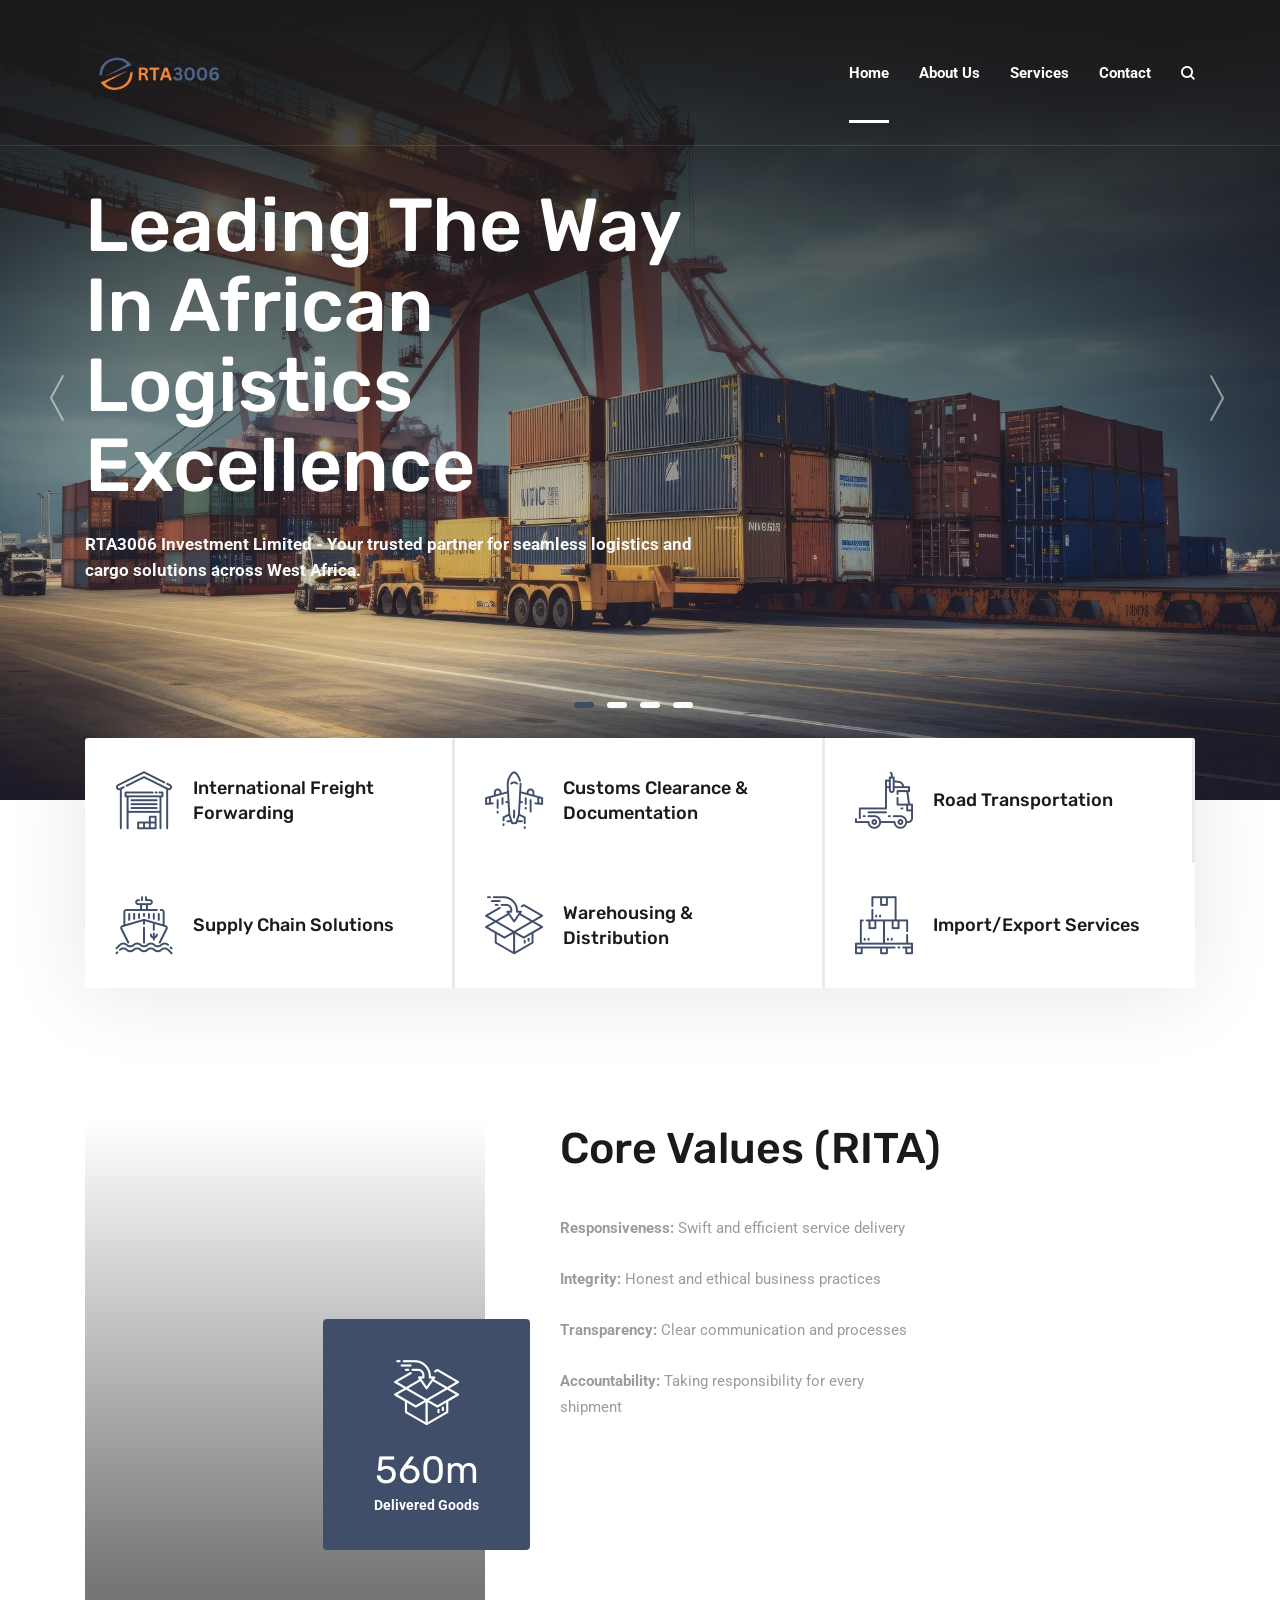
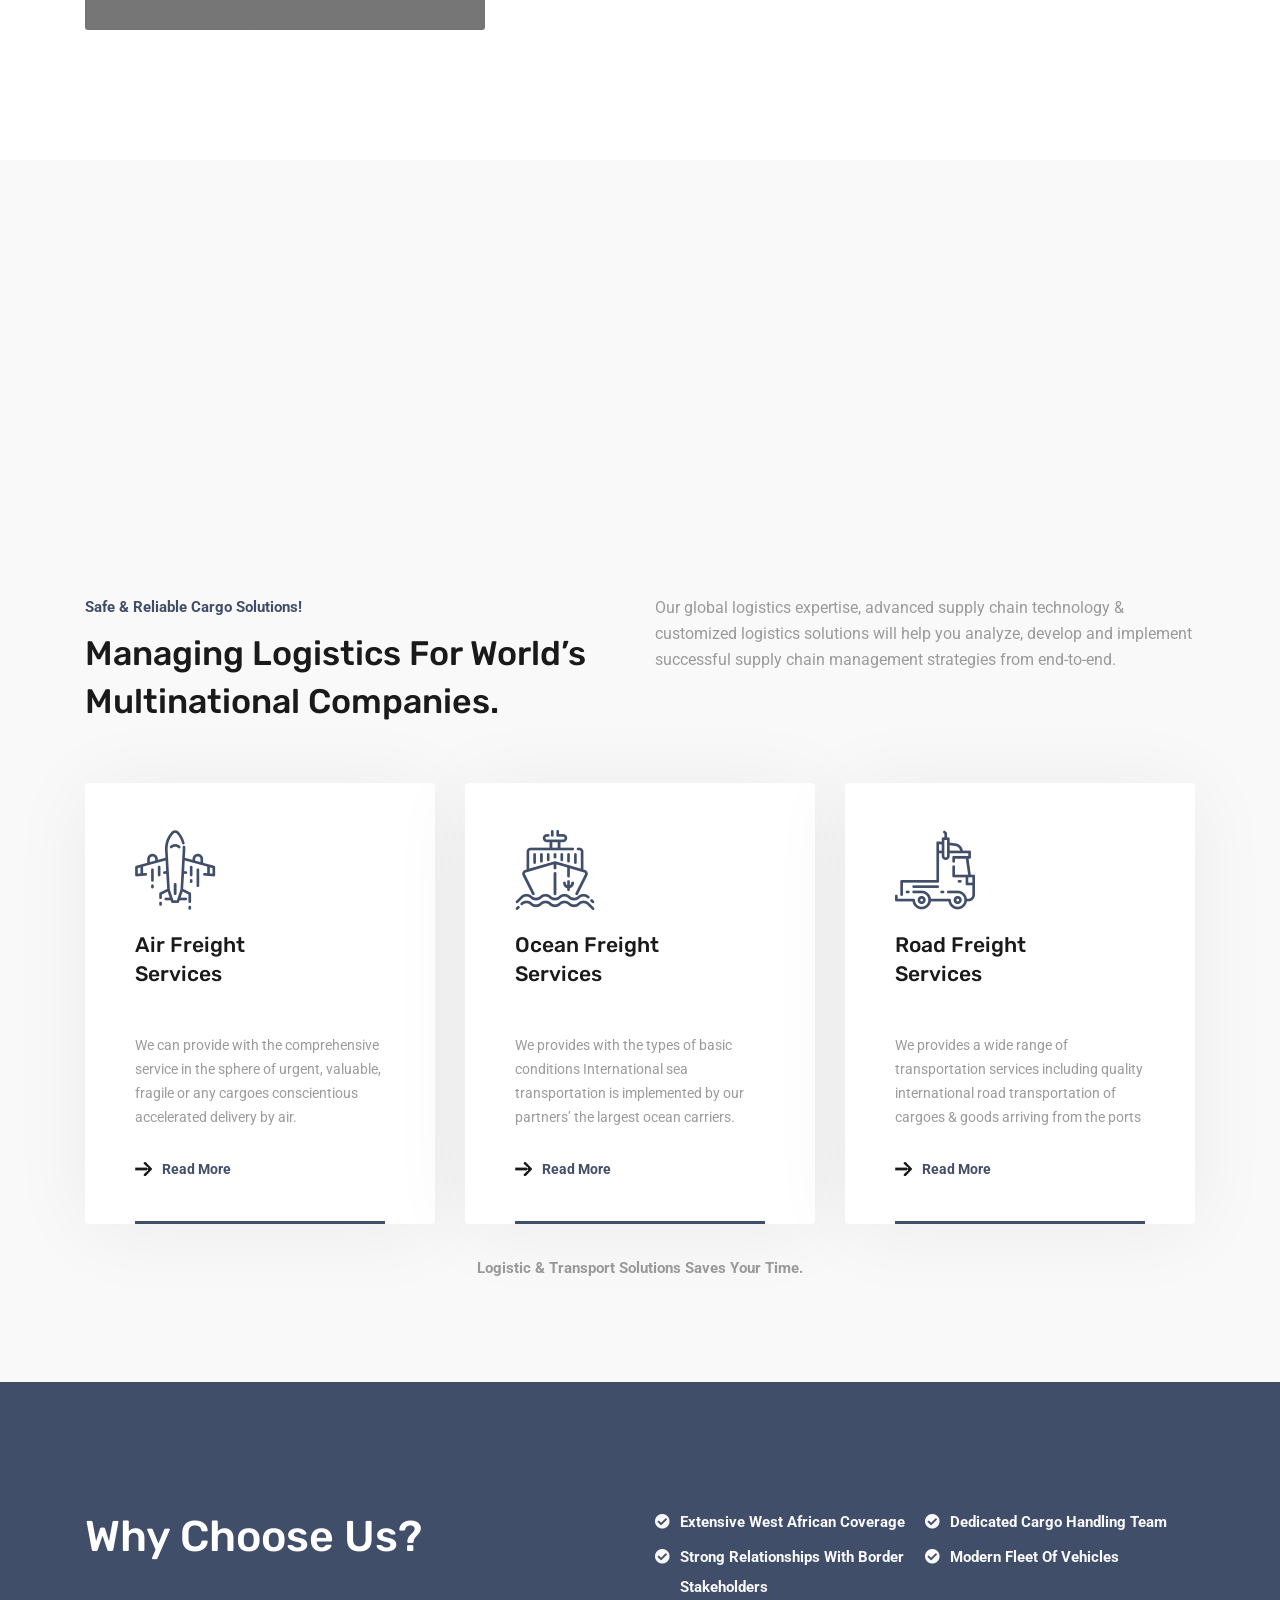
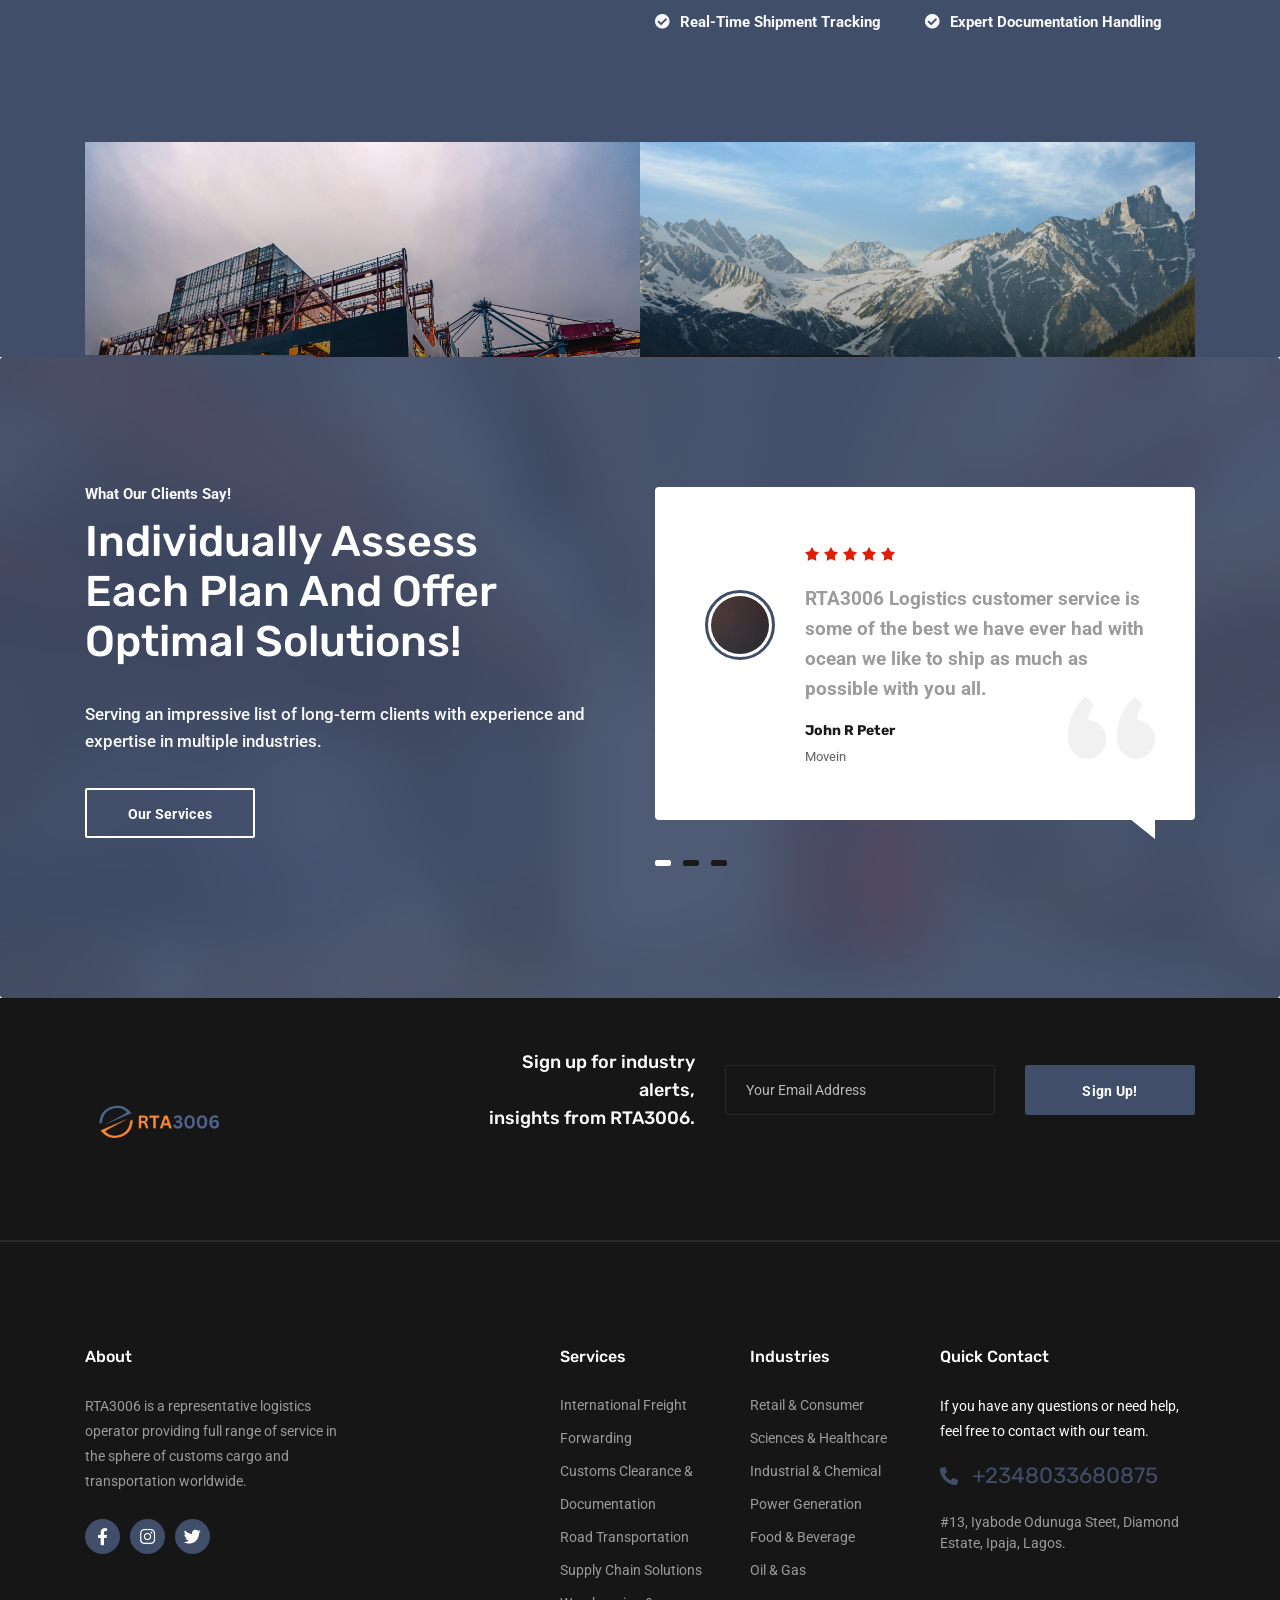
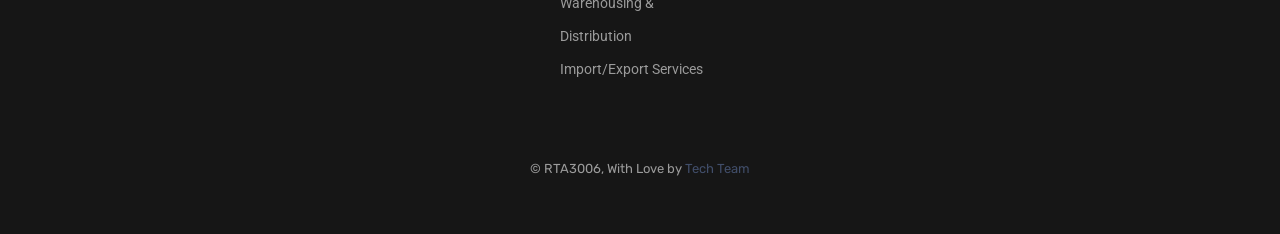
==== index.html @ c0e5654b "RTA3600" ====
<!DOCTYPE html>
<html dir="""ltr" lang="""en-US"></html>
  <head>
    <meta charset="utf-8"/>
    <meta http-equiv="X-UA-Compatible" content="IE=edge"/>
    <meta name="author" content="RTA3006 Investment Limited"/>
    <meta name="viewport" content="width=device-width, initial-scale=1, maximum-scale=1"/>
    <meta name="description" content="RTA3006 Investment Limited - Leading Logistics and Transport Solutions"/>
    <title>Home - RTA3006 Investment Limited</title>
    <link href="assets/images/logo/Ll.png" rel="icon"/>
    <!--  Fonts ==
    -->
    <link rel="preconnect" href="https://fonts.gstatic.com"/>
    <link href="https://fonts.googleapis.com/css2?family=Roboto:ital,wght@0,400;0,700;1,400;1,700&amp;family=Rubik:ital,wght@0,400;0,500;0,700;1,400;1,500;1,700&amp;display=swap" rel="stylesheet"/>
    <!--  Stylesheets==
    -->
    <link href="assets/css/vendor.min.css" rel="stylesheet"/>
    <link href="assets/css/style.css" rel="stylesheet"/>
  </head>
  <body>
    <div class="preloader">
      <div class="loader-spinner">
        <div>
          <div></div>
          <div></div>
          <div></div>
          <div></div>
          <div></div>
          <div></div>
          <div></div>
          <div></div>
        </div>
      </div>
    </div>
    <!-- Document Wrapper-->
    <div class="wrapper clearfix" id="wrapperParallax">
      <!-- Start .header-1-->
      <header class="header header-1 header-transparent" id="navbar-spy">
        <nav class="navbar navbar-expand-lg  navbar-bordered navbar-sticky" id="primary-menu">
          <div class="container"><a class="navbar-brand" href="index.html"><img class="logo logo-light" src="assets/images/logo/RTA (1).png" alt="RTA3006 Logo"/><img class="logo logo-dark" src="assets/images/logo/RTA (1).png" alt="RTA3006 Logo"/></a>
            <button class="navbar-toggler collapsed" type="button" data-toggle="collapse" data-target="#navbarContent" aria-controls="navbarContent" aria-expanded="false" aria-label="Toggle navigation"><span class="navbar-toggler-icon"></span></button>
            <!--  Collect the nav links, forms, and other content for toggling  -->
            <div class="collapse navbar-collapse" id="navbarContent">
              <ul class="navbar-nav ml-auto">
                <li class="nav-item active"><a href="index.html"><span>Home</span></a></li>
                <li class="nav-item"><a href="about.html"><span>About Us</span></a></li>
                <li class="nav-item"><a href="services.html"><span>Services</span></a></li>
                <li class="nav-item"><a href="contact.html"><span>Contact</span></a></li>
              </ul>
              <div class="module-container">
                <!--  Start Module Search  -->
                <div class="module module-search float-left">
                  <div class="module-icon search-icon"><i class="icon-search"></i><span class="title">search</span></div>
                  <div class="module-content module-fullscreen module-search-box">
                    <div class="pos-vertical-center">
                      <div class="container">
                        <div class="row">
                          <div class="col-sm-12 col-md-12 col-lg-8 offset-lg-2">
                            <form class="form-search">
                              <input class="form-control" type="text" placeholder="type words then enter"/>
                              <button></button>
                            </form>
                            <!-- End .form-search -->
                          </div>
                          <!-- End .col-lg-8 -->
                        </div>
                        <!--  End .row-->
                      </div>
                      <!--  End .container-->
                    </div><a class="module-cancel" href="javascript:void(0)"><i class="fas fa-times"></i></a>
                  </div>
                </div>
                <!--  End .module-search-->
                <!-- Start .module-contact-->
               
                <!-- Start .module-language-->
                <!-- <div class="module module-language">
                  <div class="selected"><span>en </span><i class="fas fa-chevron-down"></i></div>
                  <div class="lang-list">
                    <ul> 
                      <li> <a href="javascript:void(0)">english</a></li>
                      <li> <a href="javascript:void(0)">arabic</a></li>
                    </ul>
                  </div>
                </div>
              </div> -->
              <!-- End .module-container -->
            </div>
            <!--  End .navbar-collapse  -->
          </div>
          <!-- End .container-->
        </nav>
      </header>
      <!--
      ============================
      Slider #1 Section
      ============================
      -->
      <section class="slider slider-1" id="slider-1">
        <div class="container-fluid pr-0 pl-0">
          <div class="carousel owl-carousel custom-carousel carousel-navs carousel-dots" data-slide="1" data-slide-rs="1" data-autoplay="false" data-nav="true" data-dots="true" data-space="0" data-loop="true" data-speed="800" data-slider-id="#custom-carousel">
            <!--  Start .slide-->
            <div class="slide d-flex align-items-center bg-overlay bg-overlay-dark">
              <div class="bg-section"><img src="assets/images/sliders/logistics-transportation-container-cargo-ship-cargo-plane-with-working-crane-bridge-shipyard-sunrise-logistic-import-export-transport-industry-background-ai-generative.jpg" alt="Background"/></div>
              <div class="container">
                <div class="row">
                  <div class="col-12 col-lg-7">
                    <div class="slide-content">
                      <h1 class="slide-headline">Leading the Way in African Logistics Excellence</h1>
                      <p class="slide-desc">RTA3006 Investment Limited - Your trusted partner for seamless logistics and cargo solutions across West Africa.</p>
                    </div>
                    <!-- End .slide-content -->
                  </div>
                </div>
                <!--  End .row-->
              </div>
            </div>
            <!-- End .slide-->
            <!--  Start .slide-->
            <div class="slide d-flex align-items-center bg-overlay bg-overlay-dark">
              <div class="bg-section"><img src="assets/images/sliders/elevate-dI-aXC7DWpQ-unsplash.jpg" alt="Background"/></div>
              <div class="container">
                <div class="row">
                  <div class="col-12 col-lg-7">
                    <div class="slide-content">
                      <p class="slide-subheadline">Efficient, Smart, and Reliable Solutions</p>
                      <h2 class="slide-headline">Air Freight That<br/>Saves Your Time!</h2>
                      <p class="slide-desc">RTA3006 Investment Limited provides a full range of services in the sphere of customs clearance and transportation worldwide.</p>
                      <div class="slide-buttons"><a class="btn btn--primary" href="javascript:void(0)">more about us</a><a class="btn btn--white" href="javascript:void(0)">our services</a></div>
                    </div>
                    <!-- End .slide-content -->
                  </div>
                </div>
                <!--  End .row-->
              </div>
            </div>
            <!-- End .slide-->
            <!--  Start .slide-->
            <div class="slide d-flex align-items-center bg-overlay bg-overlay-dark">
              <div class="bg-section"><img src="assets/images/cta/pexels-500photos-com-15338-93398.jpg" alt="Background"/></div>
              <div class="container">
                <div class="row">
                  <div class="col-12 col-lg-7">
                    <div class="slide-content">
                      <p class="slide-subheadline">Efficient, Smart, and Reliable Solutions</p>
                      <h2 class="slide-headline">Innovation in Sea<br/>Transportation!</h2>
                      <p class="slide-desc">RTA3006 Investment Limited provides a full range of services in the sphere of customs clearance and transportation worldwide.</p>
                      <div class="slide-buttons"><a class="btn btn--primary" href="javascript:void(0)">more about us</a><a class="btn btn--white" href="javascript:void(0)">our services</a></div>
                    </div>
                    <!-- End .slide-content -->
                  </div>
                </div>
                <!--  End .row-->
              </div>
            </div>
            <!-- End .slide-->
            <!--  Start .slide-->
            <div class="slide d-flex align-items-center bg-overlay bg-overlay-dark">
              <div class="bg-section"><img src="assets/images/cta/pexels-albinberlin-906982.jpg" alt="Background"/></div>
              <div class="container">
                <div class="row">
                  <div class="col-12 col-lg-7">
                    <div class="slide-content">
                      <p class="slide-subheadline">Efficient, Smart, and Reliable Solutions</p>
                      <h2 class="slide-headline">Your Flexible<br/>Road Directions!</h2>
                      <p class="slide-desc">RTA3006 Investment Limited provides a full range of services in the sphere of customs clearance and transportation worldwide.</p>
                      <div class="slide-buttons"><a class="btn btn--primary" href="javascript:void(0)">more about us</a><a class="btn btn--white" href="javascript:void(0)">our services</a></div>
                    </div>
                    <!-- End .slide-content -->
                  </div>
                </div>
                <!--  End .row-->
              </div>
            </div>
            <!-- End .slide-->
          </div>
        </div>
        <!--  End .container-fluid-->
      </section>
      <!--
      ============================
      Services Bar Section
      ============================
      -->
      <section class="services-bar" id="servicesBar">
        <div class="container">
         
          <div class="row no-gutters">
            <div class="col-12 col-md-6 col-lg-4 services-bar-card"><i class="thumb-icon flaticon-002-warehouse"></i>
              <div class="thumb-body">
                <h3>International Freight Forwarding</h3>
              </div>
            </div>
            <div class="col-12 col-md-6 col-lg-4 services-bar-card"><i class="thumb-icon flaticon-035-plane"></i>
              <div class="thumb-body">
                <h3>Customs Clearance & Documentation</h3>
              </div>
            </div>
            <div class="col-12 col-md-6 col-lg-4 services-bar-card"><i class="thumb-icon flaticon-004-trailer-1"></i>
              <div class="thumb-body">
                <h3>Road Transportation</h3>
              </div>
            </div>
            <div class="col-12 col-md-6 col-lg-4 services-bar-card"><i class="thumb-icon flaticon-010-cargo"></i>
              <div class="thumb-body">
                <h3>Supply Chain Solutions</h3>
              </div>
            </div>
            <div class="col-12 col-md-6 col-lg-4 services-bar-card"><i class="thumb-icon flaticon-018-packaging"></i>
              <div class="thumb-body">
                <h3>Warehousing & Distribution</h3>
              </div>
            </div>
            <div class="col-12 col-md-6 col-lg-4 services-bar-card"><i class="thumb-icon flaticon-017-pallet"></i>
              <div class="thumb-body">
                <h3>Import/Export Services</h3>
              </div>
            </div>
          </div>
          <!-- End .row-->
        </div>
        <!-- End .container-->
      </section>
      <!--
      ============================
      About #1 Section
      ============================
      -->
      <section class="about pt-70" id="about-1">
        <div class="container">
          <div class="row">
            <div class="col-12 col-lg-5">
              <div class="about-img about-img-left">
                <div class="about-img-warp bg-overlay">
                  <div class="bg-section"><img src="assets/images/about/courier-writing-clipboard.jpg" alt="about Image"/></div>
                </div>
                <div class="counter">
                  <div class="counter-icon"> <i class="flaticon-018-packaging"></i></div>
                  <div class="counter-num"> <span class="counting">9,612</span>
                    <p>m</p>
                  </div>
                  <div class="counter-name">
                    <h6>delivered goods</h6>
                  </div>
                </div>
              </div>
            </div>
            <div class="col-12 col-lg-7">
              <div class="heading heading-3">
                <h2 class="heading-title">Core Values (RITA)</h2>
              </div>
              <div class="about-block"> 
                <div class="row">
                  <div class="col-12 col-lg-7">
                    <div class="block-left"> 
                      <p><strong>Responsiveness:</strong> Swift and efficient service delivery</p>
                      <p><strong>Integrity:</strong> Honest and ethical business practices</p>
                      <p><strong>Transparency:</strong> Clear communication and processes</p>
                      <p><strong>Accountability:</strong> Taking responsibility for every shipment</p>
                    </div>
                  </div>
                </div>
              </div>
              <!-- <div class="signature-block">
                <div class="signature-body"> 
                  <h6>john peter</h6>
                  <p>founder</p>
                </div><img src="assets/images/signature/1.png" alt="signature"/>
              </div> -->
            </div>
            <!-- End .col-lg-6-->
          </div>
          <!-- End .row-->
        </div>
        <!-- End .container-->
      </section>
      <!--
      ============================
      CTA #1 Section
      ============================
      -->
    
      <!--
      ============================
      Features #1 Section
      ============================
      -->
      <section class="features bg-gray" id="features-1">
        <div class="container">
          <div class="heading heading-4">
            <div class="row">
              <div class="col-12 col-lg-6">
                <p class="heading-subtitle">Safe & Reliable Cargo Solutions! </p>
                <h2 class="heading-title">Managing Logistics For World’s Multinational Companies.</h2>
              </div>
              <div class="col-12 col-lg-6">
                <p class="heading-desc">Our global logistics expertise, advanced supply chain technology & customized logistics solutions will help you analyze, develop and implement successful supply chain management strategies from end-to-end.</p>
                <!-- <div class="actions-container"><a class="btn btn-transparent" href="javascript:void(0)">pricing & plans </a>
                  <div class="employee-info"> 
                    <div class="employee-img"> <img src="assets/images/testimonial/5.jpg" alt="image"/></div>
                    <div class="employee-body"> 
                      <h6>(002) 01061245741</h6>
                      <p>Sales Representative</p>
                    </div>
                  </div>
                </div> -->
              </div>
            </div>
            <!-- End .col-lg-6-->
          </div>
          <!-- End .row-->
          <div class="row">
            <div class=" col-sm-6 col-md-6 col-lg-4">
              <div class="feature-panel bg-white">
                <div class="feature-icon"><i class="flaticon-035-plane"></i></div>
                <div class="feature-content"><i class="flaticon-035-plane"></i>
                  <h4>air freight<br/>services</h4>
                  <p>We can provide with the comprehensive service in the sphere of urgent, valuable, fragile or any cargoes conscientious accelerated delivery by air.</p><a href="javascript:void(0)"><i class="icon-arrow-right"></i> read more</a>
                </div>
              </div>
              <!-- End .feature-panel-->
            </div>
            <div class=" col-sm-6 col-md-6 col-lg-4">
              <div class="feature-panel bg-white">
                <div class="feature-icon"><i class="flaticon-010-cargo"></i></div>
                <div class="feature-content"><i class="flaticon-010-cargo"></i>
                  <h4>ocean freight<br/>services</h4>
                  <p>We provides with the types of basic conditions International sea transportation is implemented by our partners’ the largest ocean carriers.</p><a href="javascript:void(0)"><i class="icon-arrow-right"></i> read more</a>
                </div>
              </div>
              <!-- End .feature-panel-->
            </div>
            <div class=" col-sm-6 col-md-6 col-lg-4">
              <div class="feature-panel bg-white">
                <div class="feature-icon"><i class="flaticon-004-trailer-1"></i></div>
                <div class="feature-content"><i class="flaticon-004-trailer-1"></i>
                  <h4>road freight<br/>services</h4>
                  <p>We provides a wide range of transportation services including quality international road transportation of cargoes &amp; goods arriving from the ports</p><a href="javascript:void(0)"><i class="icon-arrow-right"></i> read more</a>
                </div>
              </div>
              <!-- End .feature-panel-->
            </div>
          </div>
          <!-- End .row-->
          <div class="more-features"> 
            <p>Logistic & Transport Solutions Saves Your Time.</p>
          </div>
        </div>
        <!-- End .container-->
      </section>
      <!--
      ============================
      CTA #3 Section
      ============================
      -->
      <section class="cta cta-3 bg-theme" id="cta-3">
        <div class="container">
          <div class="row">
            <div class="col-12 col-lg-5">
              <div class="heading heading-2 heading-light">
                <h2 class="heading-title">Why Choose Us?</h2>
              </div>
            </div>
            <!--End .col-lg-5-->
            <div class="col-12 col-lg-6 offset-lg-1">
              <div class="prief-set">
                <ul class="advantages-list">
                  <li><i class="fas fa-check-circle"></i> Extensive West African coverage</li>
                  <li><i class="fas fa-check-circle"></i> Dedicated cargo handling team</li>
                  <li><i class="fas fa-check-circle"></i> Strong relationships with border stakeholders</li>
                  <li><i class="fas fa-check-circle"></i> Modern fleet of vehicles</li>
                  <li><i class="fas fa-check-circle"></i> Real-time shipment tracking</li>
                  <li><i class="fas fa-check-circle"></i> Expert documentation handling</li>
                </ul>
              </div>
            </div>
            <!--End .col-lg-6-->
          </div>
          <!-- End .row-->
          <div class="action-panels"> 
            <div class="row no-gutters">
              <div class="col-12 col-lg-6"> 
                <div class="action-panel"> 
                  <div class="action-panel-img">
                    <div class="bg-section"><img src="assets/images/cta/pexels-albinberlin-906982.jpg" alt="image"/></div>
                  </div>
                  <div class="action-panel-content">
                    <div class="panel-icon"><i class="flaticon-015-scale"></i></div>
                    <div class="panel-heading"> 
                      <h3>Affordable Price, Certified Forwarders</h3>
                    </div><a href="javascript:void(0)"><i class="icon-arrow-right"></i></a>
                  </div>
                </div>
              </div>
              <div class="col-12 col-lg-6"> 
                <div class="action-panel"> 
                  <div class="action-panel-img">
                    <div class="bg-section"><img src="assets/images/cta/pexels-500photos-com-15338-93398.jpg" alt="Image"/></div>
                  </div>
                  <div class="action-panel-content inverted">
                    <div class="panel-icon"><i class="flaticon-017-pallet"></i></div>
                    <div class="panel-heading"> 
                      <h3>Affordable Price, Certified Forwarders</h3>
                    </div><a href="javascript:void(0)"><i class="icon-arrow-right"></i></a>
                  </div>
                </div>
              </div>
            </div>
          </div>
          <!-- End .row-->
        </div>
        <!-- End .container-->
      </section>
      <!--
      ============================
      Cases & Clients #1 Section
      ============================
      -->
     
      <!--
      ============================
      Services #3 Section
      ============================
      -->
      <section class="testimonial testimonial-3 bg-overlay bg-overlay-theme">
        <div class="bg-section"> <img src="assets/images/background/1.jpg" alt="background-img"/></div>
        <div class="container">
          <div class="row">
            <div class="col-12 col-lg-6">
              <div class="heading heading-light heading-6"> 
                <p class="heading-subtitle">what our clients say!</p>
                <h2 class="heading-title">
                   Individually Assess <br/>Each Plan And Offer <br/>Optimal Solutions!</h2>
                <p class="heading-desc">Serving an impressive list of long-term clients with experience and expertise in multiple industries.</p><a class="btn btn--transparent btn--inverse" href="javascript:void(0)">our services</a>
              </div>
            </div>
            <div class="col-12 col-lg-6">
              <div class="carousel owl-carousel carousel-dots" data-slide="1" data-slide-rs="1" data-autoplay="false" data-nav="false" data-dots="true" data-space="40" data-loop="true" data-speed="800">
                <div class="testimonial-panel">
                  <div class="testimonial-panel-warp">
                    <div class="testimonial-icon"><i class="icon-Quote-Icon"></i></div>
                    <div class="testimonial-body">
                      <div class="testimonial-img"><img src="assets/images/testimonial/3.jpg" alt="Testimonial Author"/></div>
                      <div class="testimonial-content">
                        <div class="testimonial-rating"><i class="icon-Star-1"></i><i class="icon-Star-1"></i><i class="icon-Star-1"></i><i class="icon-Star-1"></i><i class="icon-Star-1"></i></div>
                        <p>RTA3006 Logistics customer service is some of the best we have ever had with ocean  we like to ship as much as possible with you all.</p>
                        <div class="testimonial-meta">
                          <h4>John R Peter</h4>
                          <p>movein</p>
                        </div>
                      </div>
                    </div>
                  </div>
                </div>
                <div class="testimonial-panel">
                  <div class="testimonial-panel-warp">
                    <div class="testimonial-icon"><i class="icon-Quote-Icon"></i></div>
                    <div class="testimonial-body">
                      <div class="testimonial-img"><img src="assets/images/testimonial/4.jpg" alt="Testimonial Author"/></div>
                      <div class="testimonial-content">
                        <div class="testimonial-rating"><i class="icon-Star-1"></i><i class="icon-Star-1"></i><i class="icon-Star-1"></i><i class="icon-Star-1"></i><i class="icon-Star-1"></i></div>
                        <p>RTA3006 Logistics  customer service is some of the best we have ever had with ocean  we like to ship as much as possible with you all.</p>
                        <div class="testimonial-meta">
                          <h4>James Wane</h4>
                          <p>James Wane</p>
                        </div>
                      </div>
                    </div>
                  </div>
                </div>
                <div class="testimonial-panel">
                  <div class="testimonial-panel-warp">
                    <div class="testimonial-icon"><i class="icon-Quote-Icon"></i></div>
                    <div class="testimonial-body">
                      <div class="testimonial-img"><img src="assets/images/testimonial/3.jpg" alt="Testimonial Author"/></div>
                      <div class="testimonial-content">
                        <div class="testimonial-rating"><i class="icon-Star-1"></i><i class="icon-Star-1"></i><i class="icon-Star-1"></i><i class="icon-Star-1"></i><i class="icon-Star-1"></i></div>
                        <p>RTA3006 Logistics  customer service is some of the best we have ever had with ocean we like to ship as much as possible with you all.</p>
                        <div class="testimonial-meta">
                          <h4>Marko Smith</h4>
                          <p>Aify Agency</p>
                        </div>
                      </div>
                    </div>
                  </div>
                </div>
              </div>
            </div>
          </div>
          <!-- End .row-->
        </div>
        <!-- End .container-->
      </section>
      <!--
      ============================
      Blog #1 Section
      ============================
      -->
     
      <!--
      ============================
      Google Maps Section
      ============================
      -->
     
      <!--
      ============================
      Footer #1
      ============================
      -->
      <footer class="footer footer-1">
        <div class="footer-top"> 
          <div class="container"> 
            <div class="row"> 
              <div class="col-12 col-lg-3 col-xl-4">
                <div class="footer-logo"><img class="footer-logo" src="assets/images/logo/RTA (1).png" alt="logo"/></div>
              </div>
              <div class="col-12 col-lg-9 col-xl-8">
                <div class="widget-newsletter">
                  <div class="widget-content">
                    <p>Sign up for industry alerts,<br/>insights from RTA3006.</p>
                    <form class="form-newsletter mailchimp">
                      <input class="form-control" type="email" name="email" placeholder="Your Email Address"/>
                      <input class="btn btn--primary" type="submit" value="sign up!"/>
                      <div class="subscribe-alert"></div>
                    </form>
                  </div>
                </div>
              </div>
            </div>
          </div>
        </div>
        <div class="footer-center">
          <div class="container">
            <div class="row">
              <div class="col-sm-6 col-md-6 col-lg-3 footer-widget widget-about">
                <div class="footer-widget-title">
                  <h5>about</h5>
                </div>
                <div class="widget-content">
                  <p>RTA3006 is a representative logistics operator providing full range of service in the sphere of customs cargo and transportation worldwide.</p>
                  <!-- Start .module-social-->
                  <div class="module module-social"><a class="share-facebook" href="javascript:void(0)"><i class="fab fa-facebook-f"> </i></a><a class="share-instagram" href="javascript:void(0)"><i class="fab fa-instagram"></i></a><a class="share-twitter" href="javascript:void(0)"><i class="fab fa-twitter"></i></a></div>
                  <!-- End .module-social-->
                </div>
              </div>
              <!--  End .col-lg-4 -->
              <div class="col-sm-6 col-md-6 col-lg-2 offset-lg-2 footer-widget widget-links">
                <div class="footer-widget-title">
                  <h5>services</h5>
                </div>
                <div class="widget-content">
                  <ul>
                    <li><a href="javascript:void(0)">International Freight Forwarding</a></li>
                    <li><a href="javascript:void(0)">Customs Clearance & Documentation</a></li>
                    <li><a href="javascript:void(0)">Road Transportation</a></li>
                    <li><a href="javascript:void(0)">Supply Chain Solutions</a></li>
                    <li><a href="javascript:void(0)">Warehousing & Distribution</a></li>
                    <li><a href="javascript:void(0)">Import/Export Services</a></li>
                  </ul>
                </div>
              </div>
              <!--  End .col-lg-2-->
              <div class="col-sm-6 col-md-6 col-lg-2 footer-widget widget-links">
                <div class="footer-widget-title">
                  <h5>industries</h5>
                </div>
                <div class="widget-content">
                  <ul>
                    <li><a href="javascript:void(0)">retail & consumer</a></li>
                    <li><a href="javascript:void(0)">sciences & healthcare</a></li>
                    <li><a href="javascript:void(0)">industrial & chemical</a></li>
                    <li><a href="javascript:void(0)">power generation</a></li>
                    <li><a href="javascript:void(0)">food & beverage</a></li>
                    <li><a href="javascript:void(0)">oil & gas</a></li>
                  </ul>
                </div>
              </div>
              <!--  End .col-lg-2-->
              <div class="col-sm-6 col-md-6 col-lg-3 footer-widget widget-contact">
                <div class="footer-widget-title">
                  <h5>quick contact</h5>
                </div>
                <div class="widget-content">
                  <p>If you have any questions or need help, feel free to contact with our team.</p>
                  <ul> 
                    <li class="phone"><a href="tel:+02348033680875"><i class="fas fa-phone-alt"></i> +2348033680875</a></li>
                    <li class="address"><a href="javascript:void(0)">#13, Iyabode Odunuga Steet, Diamond Estate, Ipaja, Lagos.</a></li>
                  </ul>
                </div>
              </div>
              <!--  End .col-lg-2-->
            </div>
            <div class="clearfix"></div>
          </div>
          <!--  End .container-->
        </div>
        <!--  End .footer-center-->
        <div class="footer-bottom">
          <div class="row">
            <div class="col-md-12 col-md-12 text--center footer-copyright">
              <div class="copyright"><span>&copy; RTA3006, With Love by</span><a href="RTA3006.com"> Tech Team</a></div>
            </div>
          </div>
          <!--  End .row-->
        </div>
        <!--  End .footer-bottom-->
      </footer>
      <div class="backtop" id="back-to-top"><i class="fas fa-chevron-up"></i></div>
    </div>
    <!--  Footer Scripts==
    -->
    <script src="assets/js/vendor/jquery-3.4.1.min.js"></script>
    <script src="assets/js/vendor.min.js"></script>
    <script src="assets/js/functions.js"></script>
  </body>
</html>
---- assets/css/style.css ----
/*-----------------------------------------------------------------------------------

	Theme Name: Equita
	Theme URI: http://themeforest.net/user/zytheme
	Description: Equita is a pixel perfect logistics cargo html5 tempalte  based on designed with great attention to details, flexibility and performance. It is ultra professional, smooth and sleek, with a clean modern layout.
	Author: zytheme
	Author URI: http://themeforest.net/user/zytheme
	Version: 1.0

-----------------------------------------------------------------------------------*/
/*!
// Contents
// ------------------------------------------------>

	1.  Global Styles
	2.  Typography
	3.	Color
	4.	Align
	5.	Grid
	6.	Blockquotes
	7.	Background
	8.	Breadcrumbs
	9.	Buttons
	10. Forms
	11. Icons
	12. List
	13. Tabs
	14. Accordions
	15. Pagination
	16. Alert
	17. Backtop
	18. Misc
	19. Header
	20. Menu
	21. Module
	22. Topbar
	23. Page Title
	24. Carousel
	25. Hero
	26. Blog
	27. Work
	28. Cases
	29. Sidebar
	30. About
	31. Awards
	32. Careers
	33. Topbar
	34. Page Title
	35. Carousel
	36. Heading
	37. Hero
	38. Blog
	39. Work
	40. Cases
	41. Sidebar
	42. About
	43. Awards
	44. Careers
	45. Features
	46. Team
	47. Contact
	48. Clients
	49. Testimonial
	50. Video
	51. Counters
	52. Action
	53. 404
	54. Services
	55. Footer


/*
WARNING! DO NOT EDIT THIS FILE!

To make it easy to update your theme, you should not edit the styles in this file. Instead use 
the custom.css file to add your styles. You can copy a style from this file and paste it in 
custom.css and it will override the style in this file. You have been warned! :)
*/
/*------------------------------------*\
		#RESET
\*------------------------------------*/
*,
h1,
h2,
h3,
h4,
h5,
h6,
p,
ul,
a,
dl,
dt,
dd,
ol,
ul,
li {
	list-style: none;
	margin    : 0;
	padding   : 0;
}

*,
:active,
:focus {
	outline: none !important;
}

ul,
ol {
	list-style: none;
}

textarea {
	resize: none;
}

::-moz-selection {
	text-shadow: none;
}

::selection {
	text-shadow: none;
}

::-moz-selection {
	text-shadow: none;
}

::-webkit-selection {
	text-shadow: none;
}

.form-control {
	-webkit-box-shadow: none;
	box-shadow        : none;
}

button {
	background-color  : transparent;
	-webkit-box-shadow: none;
	box-shadow        : none;
	border            : none;
	outline           : none;
	padding           : 0;
}

textarea {
	resize: none;
}

/*------------------------------------*\
		#GLOBAL STYLES
\*------------------------------------*/
body,
html {
	overflow-x: hidden;
}

body {
	background-color: #ffffff;
	font-family     : "Roboto", sans-serif;
	font-size       : 14px;
	font-weight     : 400;
	color           : #9b9b9b;
	margin          : 0;
}

.wrapper {
	background-color: #ffffff;
}

.wrapper.sidearea-active .sidearea-overlay::before {
	visibility: visible;
	opacity   : 1;
	right     : 0;
}

::-moz-selection {
	background-color: #414E6A;
	color           : #ffffff;
	text-shadow     : none;
}

::selection {
	background-color: #414E6A;
	color           : #ffffff;
	text-shadow     : none;
}

a {
	color             : #414E6A;
	-webkit-transition: all 300ms ease-in-out;
	-o-transition     : all 300ms ease-in-out;
	transition        : all 300ms ease-in-out;
}

a:hover {
	color          : #b01705;
	text-decoration: none;
}

textarea {
	resize: none;
}

.fullscreen {
	height: 100vh !important;
}

section {
	background-color: #ffffff;
	padding         : 130px 0;
	overflow        : hidden;
}

@media only screen and (max-width: 767px) {
	section {
		padding: 70px 0;
	}
}

hr {
	background-color: #eaeaea;
	border-color    : #eaeaea;
	margin          : 0;
}

/* Medium Devices, Desktops */
@media only screen and (max-width: 992px) {
	.fullscreen {
		height: auto !important;
	}
}

/*------------------------------------*\
		#TYPOGRAPHY
\*------------------------------------*/
/* Heading Text */
.h1,
.h2,
.h3,
.h4,
.h5,
.h6,
h1,
h2,
h3,
h4,
h5,
h6 {
	color      : #1b1a1a;
	font-family: "Rubik", sans-serif;
	font-weight: 700;
	margin     : 0 0 28px;
	line-height: 1;
}

.h1,
h1 {
	font-size: 52px;
}

.h2,
h2 {
	font-size: 42px;
}

.h3,
h3 {
	font-size: 38px;
}

.h4,
h4 {
	font-size: 28px;
}

.h5,
h5 {
	font-size: 24px;
}

.h6,
h6 {
	font-size: 18px;
}

p {
	font-family: "Roboto", sans-serif;
	color      : #9b9b9b;
	font-size  : 16px;
	font-weight: 400;
	line-height: 28px;
}

.lead {
	font-size  : 16px;
	line-height: 1.8;
}

/* Aligning Text */
.text--left {
	text-align: left !important;
}

.text--right {
	text-align: right !important;
}

.text--center {
	text-align: center !important;
}

.text--just {
	text-align: justify !important;
}

.align--top {
	vertical-align: top;
}

.align--bottom {
	vertical-align: bottom;
}

.align--middle {
	vertical-align: middle;
}

.align--baseline {
	vertical-align: baseline;
}

/* Weight Text */
.bold {
	font-weight: bold !important;
}

.regular {
	font-weight: normal !important;
}

.medium {
	font-weight: 500 !important;
}

.italic {
	font-style: normal;
}

.break-word {
	word-wrap: break-word;
}

.no-wrap {
	white-space: nowrap;
}

/* Text Color */
.text-white {
	color: #ffffff !important;
}

.text-gray {
	color: #f9f9f9 !important;
}

.text-black {
	color: #1b1a1a;
}

.text-theme {
	color: #414E6A !important;
}

.text--capitalize {
	text-transform: capitalize !important;
}

.text--uppercase {
	text-transform: uppercase !important;
}

.font-heading {
	font-family: "Rubik", sans-serif;
}

.font-heading {
	font-family: "Rubik", sans-serif;
}

.font-18 {
	font-size: 24px;
}

.font-16 {
	font-size: 16px;
}

.font-20 {
	font-size: 20px;
}

.font-40 {
	font-size: 40px;
}

/* Custom, iPhone Retina */
@media only screen and (min-width: 320px) and (max-width: 767px) {
	text-center-xs {
		text-align: center !important;
	}
}

/* Small Devices, Tablets */
@media only screen and (min-width: 768px) and (max-width: 991px) {
	text-center-sm {
		text-align: center !important;
	}
}

.higlighted-style1 {
	background-color: #414E6A;
	color           : #ffffff;
	padding         : 5px 0;
}

.higlighted-style2 {
	background-color: #1b1a1a;
	color           : #ffffff;
	padding         : 5px 0;
}

.higlighted-style3 {
	background-color: #f9f9f9;
	color           : #414E6A;
	padding         : 5px 0;
}

/*------------------------------------*\
		#COLORS
\*------------------------------------*/
.color-heading {
	color: #1b1a1a !important;
}

.color-theme {
	color: #414E6A !important;
}

.color-white {
	color: #ffffff !important;
}

.color-gray {
	color: #f9f9f9 !important;
}

/*------------------------------------*\
		#Align
\*------------------------------------*/
address,
blockquote,
dd,
dl,
fieldset,
form,
ol,
p,
pre,
table,
ul {
	margin-bottom: 20px;
}

/* All margin */
.m-0 {
	margin: 0 !important;
}

.m-xs {
	margin: 10px;
}

.m-sm {
	margin: 20px;
}

.m-md {
	margin: 40px;
}

.m-lg {
	margin: 80px;
}

/* top margin */
.mt-0 {
	margin-top: 0;
}

.mt-xs {
	margin-top: 10px;
}

.mt-10 {
	margin-top: 10px !important;
}

.mt-15 {
	margin-top: 15px !important;
}

.mt-20 {
	margin-top: 20px !important;
}

.mt-30 {
	margin-top: 30px !important;
}

.mt-40 {
	margin-top: 40px !important;
}

.mt-50 {
	margin-top: 50px !important;
}

.mt-60 {
	margin-top: 60px;
}

.mt-70 {
	margin-top: 70px !important;
}

.mt-80 {
	margin-top: 80px !important;
}

.mt-90 {
	margin-top: 90px !important;
}

.mt-100 {
	margin-top: 100px !important;
}

.mt-150 {
	margin-top: 150px;
}

/* bottom margin */
.mb-0 {
	margin-bottom: 0 !important;
}

.mb-15 {
	margin-bottom: 15px;
}

.mb-10 {
	margin-bottom: 10px !important;
}

.mb-20 {
	margin-bottom: 20px !important;
}

.mb-25 {
	margin-bottom: 25px !important;
}

.mb-30 {
	margin-bottom: 30px !important;
}

.mb-40 {
	margin-bottom: 40px !important;
}

.mb-45 {
	margin-bottom: 45px !important;
}

.mb-50 {
	margin-bottom: 50px !important;
}

.mb-55 {
	margin-bottom: 50px !important;
}

.mb-40 {
	margin-bottom: 40px !important;
}

.mb-60 {
	margin-bottom: 60px !important;
}

.mb-70 {
	margin-bottom: 70px !important;
}

.mb-80 {
	margin-bottom: 80px !important;
}

.mb-90 {
	margin-bottom: 90px !important;
}

.mb-100 {
	margin-bottom: 100px !important;
}

.mb-120 {
	margin-bottom: 120px !important;
}

.mb-150 {
	margin-bottom: 150px !important;
}

/* right margin */
.mr-0 {
	margin-right: 0;
}

.mr-25 {
	margin-right: 25px !important;
}

.mr-30 {
	margin-right: 30px !important;
}

.mr-50 {
	margin-right: 50px;
}

.mr-60 {
	margin-right: 60px;
}

.mr-150 {
	margin-right: 150px;
}

/* left margin */
.ml-0 {
	margin-left: 0;
}

.ml-xs {
	margin-left: 10px;
}

.ml-sm {
	margin-left: 20px;
}

.ml-md {
	margin-left: 40px;
}

.ml-lg {
	margin-left: 80px;
}

.ml-30 {
	margin-left: 30px !important;
}

.ml-50 {
	margin-left: 50px;
}

.ml-60 {
	margin-left: 60px;
}

.ml-150 {
	margin-left: 150px;
}

/* All padding */
.p-0 {
	padding: 0 !important;
}

.p-xs {
	padding: 10px;
}

.p-sm {
	padding: 20px;
}

.p-md {
	padding: 40px;
}

.p-lg {
	padding: 80px;
}

/* top padding */
.pt-0 {
	padding-top: 0 !important;
}

.pt-30 {
	padding-top: 30px !important;
}

.pt-40 {
	padding-top: 40px !important;
}

.pt-50 {
	padding-top: 50px !important;
}

.pt-60 {
	padding-top: 60px !important;
}

.pt-70 {
	padding-top: 70px !important;
}

.pt-80 {
	padding-top: 80px !important;
}

.pt-90 {
	padding-top: 90px !important;
}

.pt-100 {
	padding-top: 100px !important;
}

.pt-130 {
	padding-top: 130px !important;
}

.pt-150 {
	padding-top: 150px !important;
}

.pt-180 {
	padding-top: 180px !important;
}

/* bottom padding */
.pb-0 {
	padding-bottom: 0 !important;
}

.pb-20 {
	padding-bottom: 20px !important;
}

.pb-30 {
	padding-bottom: 30px !important;
}

.pb-40 {
	padding-bottom: 40px !important;
}

.pb-50 {
	padding-bottom: 50px !important;
}

.pb-60 {
	padding-bottom: 60px !important;
}

.pb-70 {
	padding-bottom: 70px !important;
}

.pb-80 {
	padding-bottom: 80px !important;
}

.pb-85 {
	padding-bottom: 85px !important;
}

.pb-90 {
	padding-bottom: 90px !important;
}

.pb-100 {
	padding-bottom: 100px !important;
}

.pb-130 {
	padding-bottom: 130px !important;
}

.pb-150 {
	padding-bottom: 150px !important;
}

/* right padding */
.pr-0 {
	padding-right: 0;
}

.pr-xs {
	padding-right: 10px;
}

.pr-sm {
	padding-right: 20px;
}

.pr-md {
	padding-right: 40px;
}

.pr-lg {
	padding-right: 80px;
}

.pr-15 {
	padding-right: 15px !important;
}

.pr-30 {
	padding-right: 30px !important;
}

.pr-50 {
	padding-right: 50px;
}

.pr-60 {
	padding-right: 60px;
}

.pr-100 {
	padding-right: 100px !important;
}

.pr-150 {
	padding-right: 150px;
}

/* left padding */
.pl-0 {
	padding-left: 0;
}

.pl-30 {
	padding-left: 30px;
}

.pl-50 {
	padding-left: 50px;
}

.pl-60 {
	padding-left: 60px;
}

.pl-70 {
	padding-left: 70px;
}

.pl-100 {
	padding-left: 100px !important;
}

.pl-150 {
	padding-left: 150px;
}

/* Postions */
.fixed {
	position: fixed;
}

.relative {
	position: relative;
}

.absolute {
	position: absolute;
}

.static {
	position: static;
}

/* Zindex*/
.zindex-1 {
	z-index: 1;
}

.zindex-2 {
	z-index: 2;
}

.zindex-3 {
	z-index: 3;
}

/* Borders */
.border-all {
	border: 1px solid #414E6A;
}

.border-top {
	border-top: 1px solid #414E6A;
}

.border-bottom {
	border-bottom: 1px solid #414E6A;
}

.border-right {
	border-right: 1px solid #414E6A;
}

.border-left {
	border-left: 1px solid #414E6A;
}

/* Display */
.inline {
	display: inline;
}

.block {
	display: block;
}

.inline-block {
	display: inline-block;
}

.hide {
	display: none;
}

.flex {
	display: -webkit-box;
	display: -ms-flexbox;
	display: flex;
}

@media only screen and (max-width: 767px) {
	.text-center-xs {
		text-align: center !important;
	}

	.pull-none-xs {
		float     : none !important;
		text-align: center !important;
	}

	.mb-15-xs {
		margin-bottom: 15px;
	}

	.mb-30-xs {
		margin-bottom: 30px !important;
	}

	.mb-40-xs {
		margin-bottom: 40px !important;
	}

	.mb-50-xs {
		margin-bottom: 50px;
	}

	.mb-60-xs {
		margin-bottom: 60px !important;
	}

	.p-none-xs {
		padding-right: 0;
		padding-left : 0;
	}
}

@media only screen and (min-width: 768px) and (max-width: 991px) {
	.text-center-sm {
		text-align: center !important;
	}

	.mb-0-sm {
		margin-bottom: 0;
	}

	.mb-15-sm {
		margin-bottom: 15px;
	}

	.mb-30-sm {
		margin-bottom: 30px !important;
	}

	.mb-40-sm {
		margin-bottom: 40px;
	}

	.mb-50-sm {
		margin-bottom: 50px;
	}

	.mb-60-sm {
		margin-bottom: 60px;
	}

	.pb-15-sm {
		padding-bottom: 15px;
	}

	.pb-30-sm {
		padding-bottom: 30px;
	}

	.pb-50-sm {
		padding-bottom: 50px;
	}

	.pb-60-sm {
		padding-bottom: 60px;
	}

	.p-none-sm {
		padding-right: 0;
		padding-left : 0;
	}

	.pull-none-sm {
		float     : none !important;
		text-align: center !important;
	}
}

.border-b {
	border-bottom: 1px solid #f9f9f9;
}

.mt--80 {
	margin-top: -80px;
}

.p-0 {
	padding: 0;
}

.pt-200 {
	padding-top: 200px;
}

.pt-10 {
	padding-top: 10px;
}

.pt-20 {
	padding-top: 20px;
}

.pt-25 {
	padding-top: 25px !important;
}

.pt-55 {
	padding-top: 55px;
}

.pt-90 {
	padding-top: 90px;
}

.pt-120 {
	padding-top: 120px;
}

.pt-130 {
	padding-top: 130px;
}

.pt-145 {
	padding-top: 145px;
}

.pt-180 {
	padding-top: 180px;
}

.pt-210 {
	padding-top: 210px;
}

.pt-225 {
	padding-top: 225px;
}

.pt-240 {
	padding-top: 240px;
}

.pt-250 {
	padding-top: 250px;
}

.pt-260 {
	padding-top: 260px;
}

.pt-265 {
	padding-top: 265px;
}

.pt-300 {
	padding-top: 300px;
}

.pt-355 {
	padding-top: 355px;
}

.pt-370 {
	padding-top: 370px;
}

.pt-380 {
	padding-top: 380px;
}

.pb-20 {
	padding-bottom: 20px;
}

.pb-30 {
	padding-bottom: 30px;
}

.pb-35 {
	padding-bottom: 35px;
}

.pb-70 {
	padding-bottom: 70px;
}

.pb-80 {
	padding-bottom: 80px;
}

.pb-115 {
	padding-bottom: 115px;
}

.pb-120 {
	padding-bottom: 120px;
}

.pb-130 {
	padding-bottom: 130px;
}

.pb-170 {
	padding-bottom: 170px;
}

.pb-190 {
	padding-bottom: 190px;
}

.pb-200 {
	padding-bottom: 200px;
}

.mt-45 {
	margin-top: 45px;
}

.mt-35 {
	margin-top: 35px !important;
}

.mb-32 {
	margin-bottom: 32px !important;
}

.mb-35 {
	margin-bottom: 35px !important;
}

.mt--7 {
	margin-top: -7px;
}

.overflow-visible {
	overflow: visible;
}

.mr-10 {
	margin-right: 10px;
}

.mr-20 {
	margin-right: 20px !important;
}

.ml-20 {
	margin-left: 20px !important;
}

/*------------------------------------*\
		#Grid
\*------------------------------------*/
.row-no-padding [class*="col-"] {
	padding-left : 0 !important;
	padding-right: 0 !important;
}

.col-lg-5ths,
.col-md-5ths,
.col-sm-5ths,
.col-xs-5ths {
	position     : relative;
	min-height   : 1px;
	padding-right: 15px;
	padding-left : 15px;
}

.col-xs-5ths {
	width: 20%;
	float: left;
}

@media (min-width: 768px) {
	.col-sm-5ths {
		width: 20%;
		float: left;
	}
}

@media (min-width: 992px) {
	.col-md-5ths {
		width: 20%;
		float: left;
	}
}

@media (min-width: 1200px) {
	.col-lg-5ths {
		width: 20%;
		float: left;
	}
}

.col-content {
	padding: 120px 100px 110px 120px;
}

/* Custom, iPhone Retina */
@media only screen and (min-width: 320px) and (max-width: 767px) {
	.col-content {
		padding: 125px 18px 0 !important;
	}
}

/* Postion Helpers */
.pos-fixed {
	position: fixed;
}

.pos-relative {
	position: relative;
}

.pos-absolute {
	position: absolute;
}

.pos-static {
	position: static;
}

.pos-top {
	top: 0;
}

.pos-bottom {
	bottom: 0;
}

.pos-right {
	right: 0;
}

.pos-left {
	left: 0;
}

.pos-vertical-center {
	position         : relative;
	top              : 50%;
	-webkit-transform: translateY(-50%);
	-ms-transform    : translateY(-50%);
	transform        : translateY(-50%);
}

.height-700 {
	height: 700px !important;
}

.height-500 {
	height: 500px !important;
}

.height-800 {
	height: 800px !important;
}

@media only screen and (min-width: 992px) {

	.hidden-lg,
	.hidden-md {
		display: none;
	}
}

@media only screen and (min-width: 768px) {
	.col-lg-5ths {
		-ms-flex        : 0 0 20%;
		-webkit-box-flex: 0;
		flex            : 0 0 20%;
		max-width       : 20%;
	}
}

/*------------------------------------*\
		#Blockquotes
\*------------------------------------*/
.blockquote,
blockquote {
	font-size  : 20px;
	font-family: "Rubik", sans-serif;
	color      : #9b9b9b;
	font-style : normal;
	line-height: 28px;
	font-weight: 500;
	padding    : 30px 0 30px 30px;
	position   : relative;
	border-left: 6px solid #1b1a1a;
}

.blockquote .quote-author,
blockquote .quote-author {
	font-family: "Rubik", sans-serif;
	display    : block;
	font-size  : 13px;
	font-style : normal;
	font-weight: 600;
	line-height: 1;
	color      : #1b1a1a;
	margin-top : 18px;
}

.blockquote .author,
blockquote .author {
	font-family: "Roboto", sans-serif;
	display    : block;
	font-size  : 18px;
	font-style : italic;
	font-weight: 600;
	line-height: 1;
	color      : #1b1a1a;
	margin-top : 18px;
}

.blockquote-1 {
	border-left: 6px solid #1b1a1a;
}

.blockquote-2 {
	position   : relative;
	border-left: none;
}

.blockquote-2::before,
.blockquote-2::after {
	font-family: "Font Awesome 5 Free";
	font-size  : 16px;
	position   : absolute;
	color      : #414E6A;
	line-height: 1.8;
	font-weight: 600;
}

.blockquote-2::before {
	content: "\f10d";
	top    : 0;
	left   : 0;
}

.blockquote-2::after {
	content: "\f10e";
	right  : 0;
	bottom : 0;
}

.blockquote-3 {
	background-color: #1b1a1a;
}

.blockquote-3 .author {
	color: #9b9b9b;
}

/*------------------------------------*\
		#BACKGROUNDS
\*------------------------------------*/
.bg-theme {
	background-color: #414E6A !important;
}

.bg-gray {
	background-color: #f9f9f9 !important;
}

.bg-dark-gray {
	background-color: #3a3a3a;
}

.bg-dark {
	background-color: #222222 !important;
}

.bg-blue {
	background-color: #165153 !important;
}

.bg-secondary {
	background-color: #282828;
}

/* Background Image */
.bg-section {
	position           : relative;
	overflow           : hidden;
	z-index            : 1;
	background-size    : cover;
	background-repeat  : no-repeat;
	background-position: center center;
	width              : 100%;
	height             : 100%;
}

.bg-parallax {
	background-attachment: fixed;
}

.bg-overlay:before {
	content : "";
	display : inline-block;
	height  : 100%;
	left    : 0;
	position: absolute;
	top     : 0;
	width   : 100%;
	z-index : -1;
}

.bg-overlay-2:before {
	content : "";
	display : inline-block;
	height  : 100%;
	left    : 0;
	position: absolute;
	top     : 0;
	width   : 100%;
	z-index : 0;
}

.bg-overlay-light:before {
	background-color: #ffffff;
	opacity         : 0.8;
}

.bg-overlay-dark:before {
	background-image: -webkit-gradient(linear, left top, left bottom, from(#1B1A1A), color-stop(90%, rgba(27, 26, 26, 0)));
	background-image: -o-linear-gradient(top, #1B1A1A 0%, rgba(27, 26, 26, 0) 90%);
	background-image: linear-gradient(180deg, #1B1A1A 0%, rgba(27, 26, 26, 0) 90%);
}

.bg-overlay-dark2:before {
	background-color: #1B1A1A5e;
}

.bg-overlay-theme:before {
	background-color: #414E6A;
	opacity         : 0.9;
}

.bg-overlay-theme2:before {
	background-color: #414E6A;
	opacity         : 0.96;
}

/* Background Video */
.bg-video {
	position: relative;
}

.bg-video iframe {
	position         : absolute;
	top              : 0;
	left             : 0;
	right            : 0;
	-o-object-fit    : cover;
	object-fit       : cover;
	width            : 100%;
	height           : 100%;
	-webkit-transform: rotateZ(0);
	-ms-transform    : rotate(0);
	transform        : rotateZ(0);
}

.bg-video h2 {
	text-transform   : capitalize;
	position         : absolute;
	top              : 50%;
	left             : 50%;
	-webkit-transform: translate(-50%);
	-ms-transform    : translate(-50%);
	transform        : translate(-50%);
	z-index          : 5;
}

.no-shadow {
	-webkit-box-shadow: none !important;
	box-shadow        : none !important;
}

.bg-animate {
	background-size    : cover;
	background-position: 0px 0px;
	background-repeat  : repeat-x;
	-webkit-animation  : animatedBackground 30s linear infinite;
	animation          : animatedBackground 30s linear infinite;
}

@-webkit-keyframes animatedBackground {
	from {
		background-position: 0 0;
	}

	to {
		background-position: 100% 0;
	}
}

@keyframes animatedBackground {
	from {
		background-position: 0 0;
	}

	to {
		background-position: 100% 0;
	}
}

/* Elements Background */
.el-bg {
	height           : 550px;
	display          : -webkit-box;
	display          : -ms-flexbox;
	display          : flex;
	-webkit-box-pack : center;
	-ms-flex-pack    : center;
	justify-content  : center;
	-webkit-box-align: center;
	-ms-flex-align   : center;
	align-items      : center;
}

.el-bg h2 {
	color: #ffffff;
}

/*------------------------------------*\
		#BREADCRUMB
\*------------------------------------*/
/* Breadcrumb Style 1 */
.breadcrumb {
	background-color: transparent;
	margin-bottom   : 0;
	padding         : 0;
	border-radius   : 0;
	color           : #e5e4e4;
	font-size       : 14px;
	font-weight     : 400;
	line-height     : 1;
	text-transform  : capitalize;
	display         : block;
}

.breadcrumb>li {
	display: inline-block;
}

.breadcrumb>li+li:before {
	font-family: "Font Awesome 5 Free";
	font-weight: 700;
	padding    : 0 10px;
	color      : #f9f9f9;
	content    : "\f054";
}

.breadcrumb>li a {
	color: #f9f9f9;
}

.breadcrumb>li a:hover {
	color: #414E6A;
}

.breadcrumb>.active {
	color: #414E6A;
}

/*------------------------------------*\
		#BUTTONS
\*------------------------------------*/
.btn {
	font-family       : "Roboto", sans-serif;
	position          : relative;
	z-index           : 2;
	font-size         : 14px;
	font-weight       : 700;
	text-transform    : capitalize;
	text-align        : center;
	border-radius     : 0;
	padding           : 0;
	line-height       : 48px;
	width             : 170px;
	height            : 50px;
	letter-spacing    : 0.26px;
	-webkit-transition: all 0.3s ease-in-out;
	-o-transition     : all 0.3s ease-in-out;
	transition        : all 0.3s ease-in-out;
	border-radius     : 2px;
	border-width      : 2px;
}

.btn.no-shadow {
	-webkit-box-shadow: none;
	box-shadow        : none;
}

.btn:focus,
.btn.active,
.btn:active {
	-webkit-box-shadow: none;
	box-shadow        : none;
	outline           : none;
}

.btn i {
	margin-right      : 7px;
	-webkit-transition: all 0.3s ease-in-out;
	-o-transition     : all 0.3s ease-in-out;
	transition        : all 0.3s ease-in-out;
}

/* Button Primary */
.btn--primary {
	background-color: #414E6A;
	color           : #ffffff;
	border-color    : #414E6A;
}

.btn--primary:active,
.btn--primary:focus,
.btn--primary:hover {
	background-color: #1b1a1a;
	border-color    : #1b1a1a;
	color           : #ffffff;
}

.btn--primary.btn--inverse:active,
.btn--primary.btn--inverse:focus,
.btn--primary.btn--inverse:hover {
	background-color: #ffffff;
	color           : #414E6A;
	border-color    : #ffffff;
}

/* Button Secondary*/
.btn--secondary {
	background-color: #1b1a1a;
	color           : #ffffff;
	border-color    : #1b1a1a;
}

.btn--secondary:active,
.btn--secondary:focus,
.btn--secondary:hover {
	background-color: #414E6A;
	color           : #ffffff;
	border-color    : #414E6A;
}

/* Button White */
.btn--white {
	background-color: #ffffff;
	color           : #414E6A;
	border-color    : #ffffff;
}

.btn--white:active,
.btn--white:focus,
.btn--white:hover {
	background-color: #414E6A;
	color           : #ffffff;
	border-color    : #414E6A;
}

.btn--white.btn--inverse {
	color: #1b1a1a;
}

.btn--white.btn--inverse:active,
.btn--white.btn--inverse:focus,
.btn--white.btn--inverse:hover {
	background-color: #414E6A;
	color           : #ffffff;
	border-color    : #414E6A;
}

/* Button Transparent */
.btn--transparent {
	background-color: transparent;
	color           : #ffffff;
	border-color    : #ffffff;
}

.btn--transparent:active,
.btn--transparent:focus,
.btn--transparent:hover {
	background-color: #414E6A;
	color           : #ffffff;
	border-color    : #414E6A;
}

.btn--transparent.btn--inverse:active,
.btn--transparent.btn--inverse:focus,
.btn--transparent.btn--inverse:hover {
	background-color: #ffffff;
	color           : #1b1a1a;
	border-color    : #ffffff;
}

/* Buttons Custom */
.btn--danger {
	background-color: #dd3333;
	color           : #ffffff;
}

.btn--danger:active,
.btn--danger:focus,
.btn--danger:hover {
	background-color: #1b1a1a;
	color           : #ffffff;
	border-color    : #1b1a1a;
}

.btn--success {
	background-color: #81d742;
	color           : #ffffff;
}

.btn--success:active,
.btn--success:focus,
.btn--success:hover {
	background-color: #1b1a1a;
	color           : #ffffff;
	border-color    : #1b1a1a;
}

.btn--prime {
	background-color: #1e73be;
	color           : #ffffff;
}

.btn--prime:active,
.btn--prime:focus,
.btn--prime:hover {
	background-color: #1b1a1a;
	color           : #ffffff;
	border-color    : #1b1a1a;
}

.btn--purble {
	background-color: #8224e3;
	color           : #ffffff;
}

.btn--purble:active,
.btn--purble:focus,
.btn--purble:hover {
	background-color: #1b1a1a;
	color           : #ffffff;
	border-color    : #1b1a1a;
}

/* Button Fluid */
.btn--block {
	width: 100%;
}

/*Button Auto */
.btn--auto {
	width  : auto;
	padding: 0 20px;
}

/* Button Rounded */
.btn--rounded {
	border-radius: 50px;
}

/* Buttons Shadow */
.btn-shadow {
	-webkit-box-shadow: 0px 9px 30px 0px rgba(40, 40, 40, 0.15);
	box-shadow        : 0px 9px 30px 0px rgba(40, 40, 40, 0.15);
}

.btn-shadow-hover:hover,
.btn-shadow-hover:active,
.btn-shadow-hover:focus {
	-webkit-box-shadow: 0px 9px 30px 0px rgba(40, 40, 40, 0.15);
	box-shadow        : 0px 9px 30px 0px rgba(40, 40, 40, 0.15);
}

/* Button Bordered */
.btn--bordered {
	background-color: transparent;
}

.btn--bordered.btn--primary {
	color       : #414E6A;
	border-color: #414E6A;
}

.btn--bordered.btn--primary:active,
.btn--bordered.btn--primary:focus,
.btn--bordered.btn--primary:hover {
	color           : #ffffff;
	background-color: #414E6A;
	border-color    : #414E6A;
}

.btn--bordered.btn--secondary {
	color       : #1b1a1a;
	border-color: #1b1a1a;
}

.btn--bordered.btn--secondary:active,
.btn--bordered.btn--secondary:focus,
.btn--bordered.btn--secondary:hover {
	color           : #ffffff;
	background-color: #1b1a1a;
	border-color    : #1b1a1a;
}

.btn--bordered.btn--white {
	color       : #ffffff;
	border-color: #ffffff;
}

.btn--bordered.btn--white:active,
.btn--bordered.btn--white:focus,
.btn--bordered.btn--white:hover {
	color           : #414E6A;
	background-color: #ffffff;
	border-color    : #ffffff;
}

.btn--slide :last-of-type {
	margin-left: -6px;
}

.btn--slide-wide {
	width: 270px;
}

@media screen and (max-width: 360px) {
	.btn--slide-wide {
		width: 240px;
	}
}

.btn-video {
	display           : -webkit-box;
	display           : -ms-flexbox;
	display           : flex;
	-webkit-box-pack  : center;
	-ms-flex-pack     : center;
	justify-content   : center;
	-webkit-box-align : center;
	-ms-flex-align    : center;
	align-items       : center;
	width             : 50px;
	height            : 50px;
	border-radius     : 50%;
	background-color  : #ffffff;
	color             : #414E6A;
	-webkit-transition: 300ms ease-in-out;
	-o-transition     : 300ms ease-in-out;
	transition        : 300ms ease-in-out;
	cursor            : pointer;
	position          : relative;
}

.btn-video::before {
	content          : '';
	height           : 100%;
	width            : 100%;
	position         : absolute;
	top              : 0;
	left             : 0;
	right            : 0;
	border           : 3px solid rgba(255, 255, 255, 0.5);
	border-radius    : 100%;
	-webkit-transform: scale(1);
	-ms-transform    : scale(1);
	transform        : scale(1);
	opacity          : 1;
	-webkit-animation: pulse 1s cubic-bezier(0, 0.51, 0.45, 1.49) 0s infinite;
	animation        : pulse 1s cubic-bezier(0, 0.51, 0.45, 1.49) 0s infinite;
}

.btn-video i {
	z-index           : 5;
	color             : #1b1a1a;
	font-size         : 12px;
	-webkit-transition: 300ms ease-in-out;
	-o-transition     : 300ms ease-in-out;
	transition        : 300ms ease-in-out;
}

.btn-video.btn-video-2 {
	width : 77px;
	height: 77px;
}

.btn-video.btn-video-2 i {
	font-size: 15px;
	color    : #414E6A;
}

.btn-transparent {
	color           : #414E6A;
	border-color    : #414E6A;
	background-color: transparent;
}

.btn-transparent:active,
.btn-transparent:focus,
.btn-transparent:hover {
	color           : #ffffff;
	background-color: #1b1a1a;
	border-color    : #1b1a1a;
}

/* Buttons Sizes */
.btn-small {
	width      : 170px;
	height     : 41px;
	line-height: 41px;
}

.btn-super {
	width      : 170px;
	height     : 61px;
	line-height: 61px;
}

/*------------------------------------*\
		#FORMS
\*------------------------------------*/
form {
	position: relative;
}

.form-control {
	color             : #9b9b9b;
	font-size         : 14px;
	font-weight       : 400;
	height            : 50px;
	line-height       : 49px;
	border-radius     : 3px;
	border            : 3px solid #eaeaea;
	background        : transparent;
	padding-left      : 16px;
	margin-bottom     : 20px;
	position          : relative;
	-webkit-box-shadow: none;
	box-shadow        : none;
	-webkit-transition: all 0.3s ease-in-out;
	-o-transition     : all 0.3s ease-in-out;
	transition        : all 0.3s ease-in-out;
}

.form-control:focus {
	background        : transparent;
	border-color      : #414E6A;
	-webkit-box-shadow: none;
	box-shadow        : none;
}

.form-control::-webkit-input-placeholder {
	font-size     : 14px;
	font-family   : "Roboto", sans-serif;
	color         : #9b9b9b;
	text-transform: capitalize;
}

.form-control:-moz-placeholder {
	font-size     : 14px;
	font-family   : "Roboto", sans-serif;
	color         : #9b9b9b;
	text-transform: capitalize;
}

.form-control::-moz-placeholder {
	font-size     : 14px;
	font-family   : "Roboto", sans-serif;
	color         : #9b9b9b;
	text-transform: capitalize;
}

.form-control:-ms-input-placeholder {
	font-size     : 14px;
	font-family   : "Roboto", sans-serif;
	color         : #9b9b9b;
	text-transform: capitalize;
}

.form-control+.error {
	position: absolute;
	top     : -23px;
	left    : 20px;
	color   : red;
}

.form-control.error {
	border-color: red;
}

.custom-radio-group {
	display: -webkit-box;
	display: -ms-flexbox;
	display: flex;
}

@media screen and (max-width: 767.98px) {
	.custom-radio-group {
		-ms-flex-wrap: wrap;
		flex-wrap    : wrap;
	}
}

.custom-radio-group .custom-control {
	min-height   : 0;
	margin-bottom: 14px;
}

.custom-radio-group .custom-control .custom-control-input:checked~label::after {
	background-color : #414E6A;
	opacity          : 1;
	-webkit-transform: scale(1);
	-ms-transform    : scale(1);
	transform        : scale(1);
}

.custom-radio-group .custom-control label {
	font-size     : 13px;
	font-family   : "Roboto", sans-serif;
	font-weight   : 400;
	color         : #9b9b9b;
	margin-bottom : 0;
	line-height   : 1.9;
	text-transform: capitalize;
	cursor        : pointer;
}

.custom-radio-group .custom-control label::before {
	content          : '';
	position         : absolute;
	top              : 50%;
	-webkit-transform: translateY(-50%);
	-ms-transform    : translateY(-50%);
	transform        : translateY(-50%);
	left             : 0;
	border-radius    : 3px;
	border           : 3px solid #eaeaea;
	width            : 15px;
	height           : 15px;
}

.custom-radio-group .custom-control label::after {
	content           : '';
	display           : inline-block;
	position          : absolute;
	width             : 7px;
	height            : 7px;
	border-radius     : 1px;
	left              : 4px;
	top               : 8px;
	background-color  : transparent;
	-webkit-transition: 0.3s ease-in-out;
	-o-transition     : 0.3s ease-in-out;
	transition        : 0.3s ease-in-out;
	opacity           : 0;
	-webkit-transform : scale(1);
	-ms-transform     : scale(1);
	transform         : scale(1);
}

textarea.form-control {
	height: auto;
}

.form-select {
	position: relative;
}

.form-select i {
	position      : absolute;
	font-size     : 19px;
	font-weight   : 400;
	line-height   : 49px;
	right         : 20px;
	top           : 0;
	z-index       : 1;
	pointer-events: none;
	cursor        : pointer;
	color         : #9b9b9b;
}

.form-select select {
	line-height       : 1;
	color             : #9b9b9b;
	cursor            : pointer;
	-webkit-appearance: none;
	-moz-appearance   : none;
	appearance        : none;
}

/* Input Checkbox */
.input-checkbox {
	margin-bottom: 30px;
}

.input-checkbox p {
	display      : block;
	position     : relative;
	font-size    : 13px;
	padding-left : 30px;
	line-height  : 20px;
	text-align   : left;
	margin-bottom: 0;
}

.label-checkbox {
	display    : block;
	position   : relative;
	cursor     : pointer;
	font-size  : 18px;
	line-height: 18px;
	z-index    : 2;
}

.label-checkbox input {
	position: absolute;
	z-index : -1;
	opacity : 0;
}

.label-checkbox .check-indicator {
	position     : absolute;
	top          : 2px;
	left         : 0;
	height       : 17px;
	width        : 17px;
	background   : transparent;
	border       : 1px solid #e1e3e3;
	border-radius: 2px;
}

.label-checkbox .check-indicator:after {
	content          : "";
	position         : absolute;
	display          : none;
	left             : 4px;
	top              : 1px;
	width            : 6px;
	height           : 12px;
	border           : solid #414E6A;
	border-width     : 0 2px 2px 0;
	-webkit-transform: rotate(45deg);
	-ms-transform    : rotate(45deg);
	transform        : rotate(45deg);
}

.label-checkbox input:checked~.check-indicator {
	background: #ffffff;
}

.label-checkbox input:checked~.check-indicator:after {
	display: block;
}

/*------------------------------------*\
		#Lists
\*------------------------------------*/
ul.list-icons {
	padding        : 0;
	font-size      : 14px;
	list-style-type: none;
}

ul.list-icons li {
	font-family: "Roboto", sans-serif;
	color      : #9b9b9b;
	font-size  : 16px;
	font-weight: 400;
	line-height: 29px;
	position   : relative;
}

ul.list-icons li i {
	font-size   : 14px;
	color       : #1b1a1a;
	margin-right: 10px;
}

/*------------------------------------*\
		#Tabs
\*------------------------------------*/
.tabs .tab-content>.tab-pane {
	font-family: "Roboto", sans-serif;
	font-size  : 16px;
	font-weight: 400;
	line-height: 26px;
}

.tabs-1 .nav-pills .nav-link.active,
.tabs-1 .nav-pills .show>.nav-link {
	color       : #414E6A;
	border-color: #414E6A;
}

.tabs-1 .nav-pills {
	display         : -webkit-box;
	display         : -ms-flexbox;
	display         : flex;
	width           : 100%;
	-webkit-box-pack: center;
	-ms-flex-pack   : center;
	justify-content : center;
}

.tabs-1 .nav-pills .nav-link {
	border-bottom     : 2px solid transparent;
	background-color  : transparent;
	color             : #1b1a1a;
	font-family       : "Rubik", sans-serif;
	font-size         : 18px;
	font-weight       : 700;
	text-transform    : capitalize;
	padding-top       : 0;
	border-radius     : 0;
	-webkit-transition: 0.3s ease-in-out;
	-o-transition     : 0.3s ease-in-out;
	transition        : 0.3s ease-in-out;
}

.tabs-1 .nav-pills .nav-link:hover {
	color       : #414E6A;
	border-color: #414E6A;
}

.tabs-2 .nav-pills .nav-link.active,
.tabs-2 .nav-pills .show>.nav-link {
	color: #414E6A;
}

.tabs-2 .nav-pills .nav-link.active i,
.tabs-2 .nav-pills .show>.nav-link i {
	color           : #ffffff;
	background-color: #414E6A;
}

.tabs-2 .nav-pills {
	display         : -webkit-box;
	display         : -ms-flexbox;
	display         : flex;
	width           : 100%;
	-webkit-box-pack: center;
	-ms-flex-pack   : center;
	justify-content : center;
}

.tabs-2 .nav-pills .nav-link {
	border            : 0;
	background-color  : transparent;
	color             : #1b1a1a;
	font-family       : "Rubik", sans-serif;
	font-size         : 18px;
	font-weight       : 700;
	text-transform    : capitalize;
	padding-top       : 0;
	border-radius     : 0;
	-webkit-transition: 0.3s ease-in-out;
	-o-transition     : 0.3s ease-in-out;
	transition        : 0.3s ease-in-out;
}

.tabs-2 .nav-pills .nav-link i {
	display           : -webkit-box;
	display           : -ms-flexbox;
	display           : flex;
	-webkit-box-pack  : center;
	-ms-flex-pack     : center;
	justify-content   : center;
	-webkit-box-align : center;
	-ms-flex-align    : center;
	align-items       : center;
	width             : 60px;
	height            : 60px;
	border            : 1px solid #e6e6e6;
	border-radius     : 3px;
	color             : #1b1a1a;
	-webkit-transition: 0.3s ease-in-out;
	-o-transition     : 0.3s ease-in-out;
	transition        : 0.3s ease-in-out;
	font-size         : 25px;
	margin-bottom     : 15px;
}

.tabs-2 .nav-pills .nav-link:hover {
	color: #414E6A;
}

.tabs-2 .nav-pills .nav-link:hover i {
	color           : #ffffff;
	background-color: #414E6A;
}

/*------------------------------------*\
		#Accordion
\*------------------------------------*/
.accordion .heading {
	margin-bottom: 23px;
}

.accordion .heading .heading-title {
	font-size    : 24px;
	line-height  : 29px;
	font-weight  : 500;
	font-family  : "Rubik", sans-serif;
	color        : #1b1a1a;
	margin-bottom: 0;
}

.accordion .card,
.accordion .card:first-of-type,
.accordion .card:not(:first-of-type):not(:last-of-type) {
	padding           : 23px 30px 22px;
	-webkit-box-shadow: none;
	box-shadow        : none;
	border            : 2px solid #eaeaea;
	margin-bottom     : 30px;
	border-radius     : 4px;
	-webkit-transition: 0.3s ease-in-out;
	-o-transition     : 0.3s ease-in-out;
	transition        : 0.3s ease-in-out;
}

.accordion .card .card-heading,
.accordion .card:first-of-type .card-heading,
.accordion .card:not(:first-of-type):not(:last-of-type) .card-heading {
	padding: 0;
}

.accordion .card .card-heading a,
.accordion .card:first-of-type .card-heading a,
.accordion .card:not(:first-of-type):not(:last-of-type) .card-heading a {
	font-family       : "Rubik", sans-serif;
	font-size         : 16px;
	color             : #222222;
	font-weight       : 500;
	text-transform    : capitalize;
	position          : relative;
	-webkit-transition: 0.3s ease-in-out;
	-o-transition     : 0.3s ease-in-out;
	transition        : 0.3s ease-in-out;
	display           : block;
	padding-left      : 0;
}

.accordion .card .card-heading .card-link:after,
.accordion .card:first-of-type .card-heading .card-link:after,
.accordion .card:not(:first-of-type):not(:last-of-type) .card-heading .card-link:after {
	/* symbol for "opening" cards */
	-webkit-transition: 0.3s ease-in-out;
	-o-transition     : 0.3s ease-in-out;
	transition        : 0.3s ease-in-out;
	position          : absolute;
	right             : 0;
	top               : 0;
	font-family       : "Font Awesome 5 Free";
	font-weight       : 700;
	content           : "\f068";
	font-size         : 11px;
	color             : #414E6A;
}

.accordion .card .card-heading .card-link.collapsed:after,
.accordion .card:first-of-type .card-heading .card-link.collapsed:after,
.accordion .card:not(:first-of-type):not(:last-of-type) .card-heading .card-link.collapsed:after {
	/* symbol for "collapsed" cards */
	content: "\f067";
}

.accordion .card .card-body,
.accordion .card:first-of-type .card-body,
.accordion .card:not(:first-of-type):not(:last-of-type) .card-body {
	font-family: "Roboto", sans-serif;
	color      : #9b9b9b;
	padding    : 12px 0 0 0;
	font-size  : 15px;
	font-weight: 400;
	line-height: 24px;
}

.accordion .card.active-acc,
.accordion .card:first-of-type.active-acc,
.accordion .card:not(:first-of-type):not(:last-of-type).active-acc {
	border-color: #414E6A;
}

.accordion .card.active-acc .card-heading .card-link,
.accordion .card:first-of-type.active-acc .card-heading .card-link,
.accordion .card:not(:first-of-type):not(:last-of-type).active-acc .card-heading .card-link {
	color: #414E6A;
}

.accordion .card.active-acc .card-heading .card-link::after,
.accordion .card:first-of-type.active-acc .card-heading .card-link::after,
.accordion .card:not(:first-of-type):not(:last-of-type).active-acc .card-heading .card-link::after {
	color  : #414E6A;
	content: "\f068";
}

.accordion .card:hover,
.accordion .card:first-of-type:hover,
.accordion .card:not(:first-of-type):not(:last-of-type):hover {
	border-color: #414E6A;
}

.accordion .card:hover .card-heading a,
.accordion .card:first-of-type:hover .card-heading a,
.accordion .card:not(:first-of-type):not(:last-of-type):hover .card-heading a {
	color: #414E6A;
}

.accordion .card:hover .card-heading a::after,
.accordion .card:first-of-type:hover .card-heading a::after,
.accordion .card:not(:first-of-type):not(:last-of-type):hover .card-heading a::after {
	color: #414E6A;
}

.accordion .card:last-of-type {
	margin-bottom: 15px;
}

.accordion.accordion-1 {
	margin-bottom: 65px;
}

.accordion.accordion-2 {
	margin-bottom: 55px;
}

@media screen and (min-width: 991px) {
	.accordion.accordion-3 {
		padding-top   : 130px;
		padding-bottom: 70px;
	}
}

.accordion.accordion-4 {
	max-width       : 330px;
	padding         : 40px 40px 15px;
	background-color: #ffffff;
	border-radius   : 4px;
}

.accordion.accordion-4 .panel {
	font-family      : "Rubik", sans-serif;
	font-weight      : 500;
	font-size        : 18px;
	line-height      : 24px;
	border-radius    : 4px;
	color            : #ffffff;
	background-color : #414E6A;
	height           : 70px;
	margin-bottom    : 0;
	display          : -webkit-box;
	display          : -ms-flexbox;
	display          : flex;
	-webkit-box-pack : center;
	-ms-flex-pack    : center;
	justify-content  : center;
	-webkit-box-align: center;
	-ms-flex-align   : center;
	align-items      : center;
	text-transform   : capitalize;
}

.accordion.accordion-4 .card,
.accordion.accordion-4 .card:first-of-type,
.accordion.accordion-4 .card:not(:first-of-type):not(:last-of-type) {
	border       : 0;
	border-bottom: 2px solid #ebebeb;
	padding      : 0;
	margin-bottom: 0;
	border-radius: 0;
}

.accordion.accordion-4 .card:last-child,
.accordion.accordion-4 .card:first-of-type:last-child,
.accordion.accordion-4 .card:not(:first-of-type):not(:last-of-type):last-child {
	border-bottom: 0;
}

.accordion.accordion-4 .card .card-heading,
.accordion.accordion-4 .card:first-of-type .card-heading,
.accordion.accordion-4 .card:not(:first-of-type):not(:last-of-type) .card-heading {
	padding-top   : 19px;
	padding-bottom: 18px;
}

.accordion.accordion-4 .card .card-heading a,
.accordion.accordion-4 .card:first-of-type .card-heading a,
.accordion.accordion-4 .card:not(:first-of-type):not(:last-of-type) .card-heading a {
	font-family: "Roboto", sans-serif;
	font-weight: 700;
	font-size  : 17px;
	line-height: 24px;
	color      : #222222;
}

.accordion.accordion-4 .card .card-body,
.accordion.accordion-4 .card:first-of-type .card-body,
.accordion.accordion-4 .card:not(:first-of-type):not(:last-of-type) .card-body {
	border-top: 2px solid #eaeaea;
}

.accordion.accordion-4 .card .card-body .info,
.accordion.accordion-4 .card:first-of-type .card-body .info,
.accordion.accordion-4 .card:not(:first-of-type):not(:last-of-type) .card-body .info {
	margin-bottom : 0;
	padding-top   : 11px;
	padding-bottom: 17px;
}

.accordion.accordion-4 .card .card-body .info li,
.accordion.accordion-4 .card:first-of-type .card-body .info li,
.accordion.accordion-4 .card:not(:first-of-type):not(:last-of-type) .card-body .info li {
	margin-bottom: 7px;
}

.accordion.accordion-4 .card .card-body .info li a,
.accordion.accordion-4 .card:first-of-type .card-body .info li a,
.accordion.accordion-4 .card:not(:first-of-type):not(:last-of-type) .card-body .info li a {
	font-family       : "Roboto", sans-serif;
	font-size         : 14px;
	line-height       : 20px;
	color             : #9b9b9b;
	-webkit-transition: 0.3s ease-in-out;
	-o-transition     : 0.3s ease-in-out;
	transition        : 0.3s ease-in-out;
	margin-left       : 10px;
}

.accordion.accordion-4 .card .card-body .info li a:hover,
.accordion.accordion-4 .card:first-of-type .card-body .info li a:hover,
.accordion.accordion-4 .card:not(:first-of-type):not(:last-of-type) .card-body .info li a:hover {
	color: #414E6A;
}

.accordion.accordion-4 .card .card-body .info li span,
.accordion.accordion-4 .card:first-of-type .card-body .info li span,
.accordion.accordion-4 .card:not(:first-of-type):not(:last-of-type) .card-body .info li span {
	color    : #414E6A;
	font-size: 13px;
}

/*------------------------------------*\
		#PAGINATION
\*------------------------------------*/
.pagination {
	display      : block;
	margin       : 0;
	border-radius: 0;
}

.pagination li {
	margin-right: 10px;
	display     : inline-block;
}

.pagination li a,
.pagination li span {
	background-color  : #ffffff;
	color             : #1b1a1a;
	font-family       : "Roboto", sans-serif;
	font-size         : 20px;
	font-weight       : 700;
	text-transform    : uppercase;
	padding           : 0;
	width             : 50px;
	height            : 50px;
	line-height       : 50px;
	text-align        : center;
	border-radius     : 3px;
	display           : inline-block;
	border            : 2px solid #eaeaea;
	-webkit-transition: 300ms ease-in-out;
	-o-transition     : 300ms ease-in-out;
	transition        : 300ms ease-in-out;
}

.pagination li a:hover,
.pagination li span:hover {
	background-color: #414E6A;
	color           : #ffffff;
	border-color    : #414E6A;
}

.pagination li .current {
	background-color: #414E6A;
	color           : #ffffff;
	border-color    : #414E6A;
}

.pagination-nav .pagination {
	display      : block;
	margin       : 0;
	border-radius: 0;
}

.pagination-nav .pagination>a {
	display: none;
}

.pagination-nav .pagination .nav-links a,
.pagination-nav .pagination .nav-links span {
	margin          : 0 5px;
	background-color: #f9f9f9;
	color           : #1b1a1a;
	font-family     : "Rubik", sans-serif;
	font-size       : 14px;
	font-weight     : 700;
	border          : none;
	text-transform  : uppercase;
	padding         : 0;
	width           : 50px;
	height          : 50px;
	line-height     : 50px;
	text-align      : center;
	border-radius   : 0;
	display         : inline-block;
}

.pagination-nav .pagination .nav-links a:hover,
.pagination-nav .pagination .nav-links span:hover {
	background-color: #414E6A;
	color           : #ffffff;
	border-color    : #414E6A;
}

.pagination-nav .pagination .nav-links .current {
	background-color: #414E6A;
	color           : #ffffff;
	border-color    : #414E6A;
}

.pagination-buttons .next-page a,
.pagination-buttons .prev-page a {
	font-family     : "Rubik", sans-serif;
	background-color: #414E6A;
	color           : #ffffff;
	font-size       : 16px;
	font-weight     : 700;
	text-transform  : uppercase;
	width           : 170px;
	height          : 50px;
	line-height     : 50px;
	text-align      : center;
	display         : inline-block;
}

.pagination-buttons .next-page a:hover,
.pagination-buttons .prev-page a:hover {
	background-color: #1b1a1a;
	color           : #ffffff;
}

.pagination-buttons .next-page {
	text-align: right;
}

.page-link {
	font-size       : 15px;
	font-weight     : 400;
	line-height     : 25px;
	margin-bottom   : 16px;
	color           : #9b9b9b;
	background-color: transparent;
	border          : none;
	padding         : 0;
}

.page-link:hover {
	background-color: transparent;
	border          : none;
	color           : #1b1a1a;
	cursor          : auto;
}

.page-link a {
	color: #1b1a1a;
}

.page-link a:hover {
	color: #414E6A;
}

/*------------------------------------*\
		#ALERT MESSAGE
\*------------------------------------*/
.alerts {
	background-color: #f9f9f9;
	border-radius   : 2px;
	padding         : 20px;
	margin-bottom   : 30px;
}

.alerts .alert-icon {
	width           : 46px;
	height          : 46px;
	line-height     : 46px;
	background-color: #414E6A;
	border-radius   : 2px 1px 1px 2px;
	text-align      : center;
	position        : absolute;
}

.alerts .alert-icon i {
	color      : #ffffff;
	font-size  : 15px;
	font-weight: 400;
	line-height: 28px;
}

.alerts .alert-content {
	padding-left: 68px;
}

.alerts .alert-content h4 {
	color         : #414E6A;
	font-size     : 15px;
	font-weight   : 800;
	line-height   : 32px;
	text-transform: capitalize;
	margin-bottom : 0;
	margin-top    : -6px;
}

.alerts .alert-content p {
	font-family  : "Roboto", sans-serif;
	color        : #9b9b9b;
	font-size    : 13px;
	font-weight  : 400;
	line-height  : 22px;
	margin-bottom: 0;
}

.alerts.alert-warning h4 {
	color: #8a6d3b;
}

.alerts.alert-warning .alert-icon {
	background-color: #fcf8e3;
}

.alerts.alert-warning .alert-icon i {
	color: #8a6d3b;
}

.alerts.alert-danger h4 {
	color: #a94442;
}

.alerts.alert-danger .alert-icon {
	background-color: #f2dede;
}

.alerts.alert-danger .alert-icon i {
	color: #a94442;
}

.alert {
	font-size  : 16px;
	font-family: "Roboto", sans-serif;
}

/* Subscribe Alert */
.subscribe-alert {
	position         : fixed;
	top              : auto;
	right            : 0;
	bottom           : 0;
	left             : 0;
	z-index          : 99999;
	margin           : 0;
	cursor           : pointer;
	-webkit-transform: translate3d(0, 200%, 0);
	transform        : translate3d(0, 200%, 0);
	-webkit-animation: alertfadein .35s ease .5s both;
	animation        : alertfadein .35s ease .5s both;
}

.subscribe-alert .alert {
	margin       : 0 auto;
	font-size    : 18px;
	height       : 60px;
	line-height  : 60px;
	border       : none;
	border-radius: 0;
	padding      : 0 30px;
	color        : #ffffff;
}

.subscribe-alert .alert:after {
	position          : absolute;
	top               : 0;
	right             : 0;
	bottom            : 0;
	display           : -webkit-box;
	display           : -ms-flexbox;
	display           : flex;
	-webkit-box-align : center;
	-ms-flex-align    : center;
	align-items       : center;
	-webkit-box-pack  : center;
	-ms-flex-pack     : center;
	justify-content   : center;
	width             : 60px;
	background-color  : rgba(0, 0, 0, 0.1);
	font-weight       : 600;
	font-size         : 18px;
	cursor            : pointer;
	-webkit-transition: background-color .25s ease;
	-o-transition     : background-color .25s ease;
	transition        : background-color .25s ease;
	content           : "\f00d";
	font-family       : "Font Awesome 5 Free";
}

.subscribe-alert .alert.alert-danger {
	background-color: #cc0000;
}

.subscribe-alert .alert.alert-success {
	background-color: #198c19;
}

/* Contact Alert */
#contact-result .alert {
	margin   : 10px auto;
	font-size: 12px;
}

/*------------------------------------*\
		#BACK TO TOP
\*------------------------------------*/
#back-to-top {
	z-index           : 9999;
	position          : fixed;
	right             : 40px;
	bottom            : 40px;
	opacity           : 0;
	width             : 50px;
	height            : 50px;
	line-height       : 50px;
	text-align        : center;
	color             : #ffffff;
	cursor            : pointer;
	border-radius     : 4px;
	-webkit-transition: 300ms ease-out;
	-o-transition     : 300ms ease-out;
	transition        : 300ms ease-out;
	background-color  : #414E6A;
	font-size         : 20px;
}

#back-to-top:hover {
	background-color: #c81a06;
}

#back-to-top.show {
	opacity: 1;
}

@media only screen and (max-width: 992px) {
	#back-to-top.show {
		opacity: 0;
	}
}

/*------------------------------------*\
		#Loading
\*------------------------------------*/
.preloader {
	width           : 100%;
	height          : 100%;
	left            : 0;
	top             : 0;
	position        : fixed;
	z-index         : 99999;
	background-color: #ffffff;
	overflow        : hidden;
}

.preloader .loader-spinner {
	width            : 59px;
	height           : 59px;
	-webkit-transform: translate(-30px, -30px) scale(0.3) translate(30px, 30px);
	-ms-transform    : translate(-30px, -30px) scale(0.3) translate(30px, 30px);
	transform        : translate(-30px, -30px) scale(0.3) translate(30px, 30px);
	position         : absolute;
	top              : 0;
	left             : 0;
	right            : 0;
	bottom           : 0;
	margin           : auto;
}

.preloader .loader-spinner>div {
	-webkit-transform-origin: 100px 100px;
	-ms-transform-origin    : 100px 100px;
	transform-origin        : 100px 100px;
	-webkit-animation       : loading-spinner 1s infinite linear;
	animation               : loading-spinner 1s infinite linear;
	position                : relative;
}

.preloader .loader-spinner>div div {
	position         : absolute;
	width            : 26px;
	height           : 192px;
	background       : #414E6A;
	left             : 100px;
	top              : 100px;
	-webkit-transform: translate(-50%, -50%);
	-ms-transform    : translate(-50%, -50%);
	transform        : translate(-50%, -50%);
}

.preloader .loader-spinner>div div:nth-child(1) {
	width        : 152px;
	height       : 152px;
	border-radius: 50%;
}

.preloader .loader-spinner>div div:nth-child(3) {
	-webkit-transform: translate(-50%, -50%) rotate(30deg);
	-ms-transform    : translate(-50%, -50%) rotate(30deg);
	transform        : translate(-50%, -50%) rotate(30deg);
}

.preloader .loader-spinner>div div:nth-child(4) {
	-webkit-transform: translate(-50%, -50%) rotate(60deg);
	-ms-transform    : translate(-50%, -50%) rotate(60deg);
	transform        : translate(-50%, -50%) rotate(60deg);
}

.preloader .loader-spinner>div div:nth-child(5) {
	-webkit-transform: translate(-50%, -50%) rotate(90deg);
	-ms-transform    : translate(-50%, -50%) rotate(90deg);
	transform        : translate(-50%, -50%) rotate(90deg);
}

.preloader .loader-spinner>div div:nth-child(6) {
	-webkit-transform: translate(-50%, -50%) rotate(120deg);
	-ms-transform    : translate(-50%, -50%) rotate(120deg);
	transform        : translate(-50%, -50%) rotate(120deg);
}

.preloader .loader-spinner>div div:nth-child(7) {
	-webkit-transform: translate(-50%, -50%) rotate(150deg);
	-ms-transform    : translate(-50%, -50%) rotate(150deg);
	transform        : translate(-50%, -50%) rotate(150deg);
}

.preloader .loader-spinner>div div:nth-child(8) {
	width        : 80px;
	height       : 80px;
	background   : #ffffff;
	border-radius: 50%;
}

@-webkit-keyframes loading-spinner {
	0% {
		-webkit-transform: rotate(0deg);
		transform        : rotate(0deg);
	}

	50% {
		-webkit-transform: rotate(180deg);
		transform        : rotate(180deg);
	}

	100% {
		-webkit-transform: rotate(360deg);
		transform        : rotate(360deg);
	}
}

@keyframes loading-spinner {
	0% {
		-webkit-transform: rotate(0deg);
		transform        : rotate(0deg);
	}

	50% {
		-webkit-transform: rotate(180deg);
		transform        : rotate(180deg);
	}

	100% {
		-webkit-transform: rotate(360deg);
		transform        : rotate(360deg);
	}
}

/*------------------------------------*\
		#HEADER
\*------------------------------------*/
.header {
	height: 80px;
}

@media screen and (min-width: 992px) {
	.header {
		height: 100px;
	}
}

.header.header-transparent {
	background-color: transparent;
	position        : absolute;
	top             : 0;
	left            : 0;
	width           : 100%;
	z-index         : 1001;
}

.header.header-transparent .navbar-brand .logo-dark {
	display: none;
}

@media only screen and (max-width: 991px) {
	.header.header-transparent .navbar-brand .logo-dark {
		display: block;
	}
}

.header .navbar-brand {
	line-height: 100px;
}

@media only screen and (max-width: 991px) {
	.header .navbar-brand {
		line-height: 80px;
		margin-left: 30px;
	}
}

.header .navbar-brand .logo {
	max-width: 100%;
	width    : 145px;
}

@media only screen and (max-width: 991px) {
	.header .navbar-brand .logo {
		width: 120px;
	}
}

.header-topbar+.mtop-100,
.header-topbar+.page-title,
.header-topbar+.hero,
.header-topbar+.slider {
	position  : relative;
	margin-top: -65px;
}

/* Header Bordered */
.header-bordered .navbar {
	border-bottom: 1px solid rgba(255, 255, 255, 0.15);
}

.header-bordered .navbar.navbar--dark {
	border-bottom: 1px solid rgba(34, 34, 34, 0.1);
}

/* Header Light */
.header-light {
	background-color: #ffffff;
}

.header-light .navbar .logo-dark {
	display: inline-block;
}

.header-light .navbar .logo-light {
	display: none;
}

/* Header With Top Tab */
.header-tab {
	height: 140px;
}

@media screen and (max-width: 767.98px) {
	.header-tab {
		height: 90px;
	}
}

.header-tab .tab {
	height           : 50px;
	display          : -webkit-box;
	display          : -ms-flexbox;
	display          : flex;
	-webkit-box-pack : center;
	-ms-flex-pack    : center;
	justify-content  : center;
	-webkit-box-align: center;
	-ms-flex-align   : center;
	align-items      : center;
	background-color : #1b1a1a;
}

@media screen and (max-width: 767.98px) {
	.header-tab .tab {
		display: none;
	}
}

.header-tab .tab p {
	font-family   : "Roboto", sans-serif;
	font-weight   : 400;
	font-size     : 14px;
	line-height   : 21px;
	text-transform: capitalize;
	margin-bottom : 0;
}

.header-tab .tab p span {
	font-weight: 700;
}

.header-tab .navbar {
	min-height: 90px;
	position  : relative;
	top       : auto;
	bottom    : auto;
	right     : auto;
	left      : auto;
}

.header-tab .navbar .navbar-brand {
	line-height: 90px;
}

.header-tab .navbar .navbar-nav>li>a {
	line-height: 90px;
}

@media screen and (max-width: 991.98px) {
	.header-tab .navbar .navbar-nav>li>a {
		line-height: 36px;
	}
}

.header-tab .navbar .module-container {
	height: 90px;
}

/* Header Top-Bar */
.header-topbar {
	height: 170px;
}

@media screen and (max-width: 991.98px) {
	.header-topbar {
		height: 100px;
	}
}

.header-topbar.header-light .top-bar .logo-light {
	display: none;
}

.header-topbar .top-bar {
	display          : -webkit-box;
	display          : -ms-flexbox;
	display          : flex;
	-webkit-box-pack : justify;
	-ms-flex-pack    : justify;
	justify-content  : space-between;
	-webkit-box-align: center;
	-ms-flex-align   : center;
	align-items      : center;
	height           : 100px;
	position         : relative;
	z-index          : 8;
}

.header-topbar .top-bar .block-left .navbar-toggler {
	display           : -webkit-box;
	display           : -ms-flexbox;
	display           : flex;
	-webkit-box-pack  : center;
	-ms-flex-pack     : center;
	justify-content   : center;
	-webkit-box-align : center;
	-ms-flex-align    : center;
	align-items       : center;
	width             : 30px;
	height            : 30px;
	-webkit-transition: 0.3s ease-in-out;
	-o-transition     : 0.3s ease-in-out;
	transition        : 0.3s ease-in-out;
	border            : 0;
	padding           : 0;
	cursor            : pointer;
	border-radius     : 0;
	margin-right      : 30px;
}

@media screen and (min-width: 992px) {
	.header-topbar .top-bar .block-left .navbar-toggler {
		display: none;
	}
}

@media screen and (max-width: 991px) {
	.header-topbar .top-bar .block-left .navbar-toggler {
		margin-right: 0;
	}
}

.header-topbar .top-bar .block-left .navbar-toggler:not(.collapsed) .navbar-toggler-icon {
	background-color: transparent;
}

.header-topbar .top-bar .block-left .navbar-toggler:not(.collapsed) .navbar-toggler-icon:before,
.header-topbar .top-bar .block-left .navbar-toggler:not(.collapsed) .navbar-toggler-icon:after {
	top: 0;
}

.header-topbar .top-bar .block-left .navbar-toggler:not(.collapsed) .navbar-toggler-icon::before {
	-webkit-transform: rotate(45deg);
	-ms-transform    : rotate(45deg);
	transform        : rotate(45deg);
}

.header-topbar .top-bar .block-left .navbar-toggler:not(.collapsed) .navbar-toggler-icon::after {
	-webkit-transform: rotate(-45deg);
	-ms-transform    : rotate(-45deg);
	transform        : rotate(-45deg);
}

.header-topbar .top-bar .block-left .navbar-toggler .navbar-toggler-icon {
	background-color  : #1b1a1a;
	width             : 100%;
	height            : 2px;
	position          : relative;
	-webkit-transition: 0.3s ease-in-out;
	-o-transition     : 0.3s ease-in-out;
	transition        : 0.3s ease-in-out;
}

.header-topbar .top-bar .block-left .navbar-toggler .navbar-toggler-icon::before,
.header-topbar .top-bar .block-left .navbar-toggler .navbar-toggler-icon::after {
	content           : '';
	position          : absolute;
	left              : 0;
	height            : 2px;
	width             : 100%;
	background-color  : #1b1a1a;
	-webkit-transition: 0.3s ease-in-out;
	-o-transition     : 0.3s ease-in-out;
	transition        : 0.3s ease-in-out;
}

.header-topbar .top-bar .block-left .navbar-toggler .navbar-toggler-icon::before {
	top: -10px;
}

.header-topbar .top-bar .block-left .navbar-toggler .navbar-toggler-icon::after {
	top: 10px;
}

@media screen and (max-width: 991.98px) {
	.header-topbar .top-bar .block-left {
		display          : -webkit-box;
		display          : -ms-flexbox;
		display          : flex;
		-webkit-box-align: center;
		-ms-flex-align   : center;
		align-items      : center;
		-webkit-box-pack : justify;
		-ms-flex-pack    : justify;
		justify-content  : space-between;
		width            : 100%;
	}
}

@media screen and (max-width: 991px) {
	.header-topbar .top-bar .block-left .navbar-brand {
		margin-left: 0;
	}
}

.header-topbar .top-bar .block-right {
	display: -webkit-box;
	display: -ms-flexbox;
	display: flex;
}

@media screen and (max-width: 991.98px) {
	.header-topbar .top-bar .block-right {
		display: none;
	}
}

.header-topbar .top-bar .block-right .module {
	margin-left: 30px;
}

.header-topbar .top-bar .block-right .module .module-contact .btn {
	margin-right: 0;
}

@media screen and (min-width: 992px) {
	.header-topbar .navbar {
		min-height: 70px;
		position  : relative;
		top       : auto;
		bottom    : auto;
		right     : auto;
		left      : auto;
	}
}

@media screen and (min-width: 992px) and (min-width: 992px) {
	.header-topbar .navbar .navbar-collapse {
		display         : -webkit-box;
		display         : -ms-flexbox;
		display         : flex;
		-webkit-box-pack: justify;
		-ms-flex-pack   : justify;
		justify-content : space-between;
	}
}

@media screen and (min-width: 992px) {
	.header-topbar .navbar.navbar-fixed .navbar-nav>li>a::before {
		background-color: #ffffff;
	}

	.header-topbar .navbar .navbar-nav>li>a {
		line-height: 70px;
	}

	.header-topbar .navbar .module-container {
		height: 70px;
	}
}

@media screen and (max-width: 991.98px) {
	.header-topbar .navbar {
		-webkit-transform: translateY(-100px);
		-ms-transform    : translateY(-100px);
		transform        : translateY(-100px);
		background-color : #ffffff;
		position         : relative;
		z-index          : 5;
		min-height       : 100px;
	}
}

/*------------------------------------*\
		#Menu
\*------------------------------------*/
.navbar {
	margin-bottom     : 0;
	border-radius     : 0;
	min-height        : 80px;
	border            : none;
	z-index           : 55555;
	padding           : 0;
	-webkit-transition: all 300ms ease-in-out;
	-o-transition     : all 300ms ease-in-out;
	transition        : all 300ms ease-in-out;
}

@media screen and (min-width: 992px) {
	.navbar {
		min-height: 100px;
	}
}

.navbar.navbar-bordered {
	border-bottom: 1px solid rgba(255, 255, 255, 0.1);
}

@media screen and (max-width: 991.98px) {

	.navbar.navbar-sticky,
	.navbar.navbar.navbar-fixed {
		border-color: rgba(0, 0, 0, 0.1);
	}
}

.navbar .navbar-nav>li {
	margin-right: 30px;
	position    : relative;
}

.navbar .navbar-nav>li:last-child {
	margin-right: 0;
}

.navbar .navbar-nav>li>a {
	font-family   : "Roboto", sans-serif;
	font-size     : 15px;
	text-transform: capitalize;
	font-weight   : 700;
	line-height   : 100px;
	color         : #ffffff;
	padding       : 0;
	position      : relative;
	display       : block;
}

.navbar .navbar-nav>li>a:before {
	position                : absolute;
	bottom                  : 0;
	left                    : 0;
	margin                  : auto;
	width                   : 100%;
	height                  : 3px;
	background              : #ffffff;
	content                 : "";
	-webkit-transition      : -webkit-transform 1s cubic-bezier(0.2, 1, 0.3, 1);
	transition              : -webkit-transform 1s cubic-bezier(0.2, 1, 0.3, 1);
	-o-transition           : transform 1s cubic-bezier(0.2, 1, 0.3, 1);
	transition              : transform 1s cubic-bezier(0.2, 1, 0.3, 1);
	transition              : transform 1s cubic-bezier(0.2, 1, 0.3, 1), -webkit-transform 1s cubic-bezier(0.2, 1, 0.3, 1);
	-webkit-transform-origin: 100% 50%;
	-ms-transform-origin    : 100% 50%;
	transform-origin        : 100% 50%;
	-webkit-transform       : scale3d(0, 1, 1);
	transform               : scale3d(0, 1, 1);
}

.navbar .navbar-nav>li.active>a::before,
.navbar .navbar-nav>li:hover a::before {
	-webkit-transform       : scale3d(1, 1, 1);
	transform               : scale3d(1, 1, 1);
	-webkit-transform-origin: 0 50%;
	-ms-transform-origin    : 0 50%;
	transform-origin        : 0 50%;
}

.navbar.navbar-light .navbar-nav>li>a {
	color: #1b1a1a;
}

.navbar.navbar-light .navbar-nav>li>a::before {
	background-color: #414E6A;
	height          : 2px;
}

@media screen and (max-width: 991.98px) {
	.navbar.navbar-light .navbar-nav>li>a::before {
		content: unset;
	}
}

.navbar.navbar-light .module-language .selected span,
.navbar.navbar-light .module-language .selected i {
	color: #1b1a1a;
}

.navbar.navbar-light .module-search .search-icon i {
	color: #1b1a1a;
}

.navbar .navbar-brand {
	margin-right  : 0;
	padding-top   : 0;
	padding-bottom: 0;
}

.navbar.navbar-fixed {
	position          : fixed;
	top               : 0;
	right             : 0;
	left              : 0;
	background        : #ffffff;
	-webkit-animation : fadeInDown 1s ease-in-out;
	animation         : fadeInDown 1s ease-in-out;
	-webkit-box-shadow: 0 2px 4px rgba(3, 27, 78, 0.1);
	box-shadow        : 0 2px 4px rgba(3, 27, 78, 0.1);
}

.navbar.navbar-fixed .navbar-brand .logo-dark {
	display: inline-block;
}

.navbar.navbar-fixed .navbar-brand .logo-light {
	display: none;
}

.navbar.navbar-fixed .navbar-nav>li>a {
	color: #1b1a1a;
}

.navbar.navbar-fixed .navbar-nav>li>a::before {
	background-color: #414E6A;
}

@-webkit-keyframes fadeInDown {
	0% {
		opacity          : 0;
		-webkit-transform: translateY(-200px);
		transform        : translateY(-200px);
	}

	100% {
		opacity          : 1;
		-webkit-transform: translateY(0);
		transform        : translateY(0);
	}
}

@keyframes fadeInDown {
	0% {
		opacity          : 0;
		-webkit-transform: translateY(-200px);
		transform        : translateY(-200px);
	}

	100% {
		opacity          : 1;
		-webkit-transform: translateY(0);
		transform        : translateY(0);
	}
}

.navbar-nav>li.active>ul {
	margin-top: 0;
}

/* Menu Level #1 */
.dropdown-toggle::after {
	display: none;
}

li.has-dropdown>ul.dropdown-menu>li.dropdown-submenu>a:before,
ul.dropdown-menu>li.has-dropdown>a:before {
	font-family: "Font Awesome 5 Free";
	font-weight: 700;
	content    : "\f105";
	font-size  : 13px;
	position   : absolute;
	right      : 25px;
}

/* Menu Levels */
.dropdown-menu {
	background-color  : transparent;
	position          : relative;
	width             : 100%;
	border            : none;
	margin            : 0;
	border-radius     : 0;
	-webkit-box-shadow: none;
	box-shadow        : none;
}

@media screen and (min-width: 992px) {
	.navbar.navbar-dark {
		background-color: #1b1a1a;
	}
}

.navbar.navbar-dark.navbar-fixed .module-social a {
	color: #ffffff;
}

.navbar.navbar-dark.navbar-fixed .module-social a:hover {
	color: #414E6A;
}

.navbar.navbar-dark .module .module-icon i {
	color: #ffffff;
}

@media screen and (min-width: 992px) {
	.navbar.navbar-dark .navbar-nav>li>a {
		color: #ffffff;
	}

	.navbar.navbar-dark .navbar-nav>li>a:hover {
		color: #414E6A;
	}

	.navbar.navbar-dark .navbar-nav>li.active>a,
	.navbar.navbar-dark .navbar-nav>li:hover>a {
		color: #ffffff;
	}
}

/* Small Devices, Tablets */
@media only screen and (max-width: 991px) {

	.navbar-sticky,
	.navbar.navbar-fixed {
		background        : #ffffff;
		-webkit-box-shadow: none;
		box-shadow        : none;
	}

	.navbar .navbar-brand .logo-light {
		display: none;
	}

	.navbar .navbar-brand .logo-dark {
		display: block;
	}

	.navbar .navbar-toggler {
		display           : -webkit-box;
		display           : -ms-flexbox;
		display           : flex;
		-webkit-box-pack  : center;
		-ms-flex-pack     : center;
		justify-content   : center;
		-webkit-box-align : center;
		-ms-flex-align    : center;
		align-items       : center;
		width             : 30px;
		height            : 30px;
		-webkit-transition: 0.3s ease-in-out;
		-o-transition     : 0.3s ease-in-out;
		transition        : 0.3s ease-in-out;
		border            : 0;
		padding           : 0;
		cursor            : pointer;
		border-radius     : 0;
		margin-right      : 30px;
	}
}

@media only screen and (max-width: 991px) and (min-width: 992px) {
	.navbar .navbar-toggler {
		display: none;
	}
}

@media only screen and (max-width: 991px) {
	.navbar .navbar-toggler:not(.collapsed) .navbar-toggler-icon {
		background-color: transparent;
	}

	.navbar .navbar-toggler:not(.collapsed) .navbar-toggler-icon:before,
	.navbar .navbar-toggler:not(.collapsed) .navbar-toggler-icon:after {
		top: 0;
	}

	.navbar .navbar-toggler:not(.collapsed) .navbar-toggler-icon::before {
		-webkit-transform: rotate(45deg);
		-ms-transform    : rotate(45deg);
		transform        : rotate(45deg);
	}

	.navbar .navbar-toggler:not(.collapsed) .navbar-toggler-icon::after {
		-webkit-transform: rotate(-45deg);
		-ms-transform    : rotate(-45deg);
		transform        : rotate(-45deg);
	}

	.navbar .navbar-toggler .navbar-toggler-icon {
		background-color  : #1b1a1a;
		width             : 100%;
		height            : 2px;
		position          : relative;
		-webkit-transition: 0.3s ease-in-out;
		-o-transition     : 0.3s ease-in-out;
		transition        : 0.3s ease-in-out;
	}

	.navbar .navbar-toggler .navbar-toggler-icon::before,
	.navbar .navbar-toggler .navbar-toggler-icon::after {
		content           : '';
		position          : absolute;
		left              : 0;
		height            : 2px;
		width             : 100%;
		background-color  : #1b1a1a;
		-webkit-transition: 0.3s ease-in-out;
		-o-transition     : 0.3s ease-in-out;
		transition        : 0.3s ease-in-out;
	}

	.navbar .navbar-toggler .navbar-toggler-icon::before {
		top: -10px;
	}

	.navbar .navbar-toggler .navbar-toggler-icon::after {
		top: 10px;
	}

	.navbar .navbar-collapse {
		position          : absolute;
		left              : 0;
		top               : 100%;
		width             : 100%;
		background-color  : #ffffff;
		padding           : 15px;
		opacity           : 0;
		visibility        : hidden;
		-webkit-transform : translateY(20px);
		-ms-transform     : translateY(20px);
		transform         : translateY(20px);
		-webkit-transition: 0.3s linear;
		-o-transition     : 0.3s linear;
		transition        : 0.3s linear;
	}

	.navbar .navbar-collapse.show {
		visibility       : visible;
		opacity          : 1;
		-webkit-transform: translateY(0px);
		-ms-transform    : translateY(0px);
		transform        : translateY(0px);
	}

	.navbar.navbar-bordered .navbar-collapse {
		top: calc(100% + 1px);
	}

	/* Navabar */
	.navbar {
		/* Mega Menu Content */
	}

	.navbar .navbar-nav>li {
		margin-right: 0;
	}

	.navbar .navbar-nav>li>a,
	.navbar .navbar-nav>li.active>a {
		line-height: 36px;
		color      : #1b1a1a;
		display    : block;
	}

	.navbar .menu-item::before {
		display: none;
	}

	.navbar .has-dropdown>.dropdown-menu {
		-webkit-transition: 0.3s ease-in-out;
		-o-transition     : 0.3s ease-in-out;
		transition        : 0.3s ease-in-out;
	}

	.navbar .has-dropdown::after {
		font-family       : "Font Awesome 5 Free";
		font-weight       : 700;
		content           : "\f107";
		display           : -webkit-box;
		display           : -ms-flexbox;
		display           : flex;
		-webkit-box-pack  : center;
		-ms-flex-pack     : center;
		justify-content   : center;
		-webkit-box-align : center;
		-ms-flex-align    : center;
		align-items       : center;
		font-size         : 14px;
		position          : absolute;
		right             : 0;
		top               : 5px;
		color             : #ffffff;
		background-color  : #414E6A;
		width             : 25px;
		height            : 25px;
		-webkit-transition: all 300ms ease-in-out;
		-o-transition     : all 300ms ease-in-out;
		transition        : all 300ms ease-in-out;
		z-index           : -1;
	}

	.navbar .has-dropdown::after:hover {
		background-color: #1b1a1a;
	}

	.navbar .has-dropdown.show::after {
		content: '\f106';
	}

	.navbar .dropdown-menu.show {
		border-top   : 1px solid rgba(0, 0, 0, 0.1);
		padding-top  : 10px;
		border-radius: 0;
	}

	.navbar .dropdown-menu li {
		line-height: 26px;
	}

	.navbar .dropdown-menu li a {
		padding-left  : 20px;
		color         : #1b1a1a;
		font-size     : 15px;
		display       : block;
		text-transform: capitalize;
	}

	.navbar .show>.dropdown-menu {
		display: block;
	}

	.navbar .dropdown-submenu.show .dropdown-menu {
		display: block;
	}

	.navbar .dropdown-submenu .dropdown-menu {
		padding-left: 20px;
	}

	.navbar li.has-dropdown.mega-dropdown>.dropdown-menu .row .menu-head {
		font-size     : 14px;
		font-family   : "Roboto", sans-serif;
		font-weight   : 700;
		color         : "Rubik", sans-serif;
		text-transform: capitalize;
		margin-bottom : 15px;
	}

	/* Header Modifers */
	.navbar.navbar-light .navbar-nav>li>a {
		color: #1b1a1a;
	}

	.navbar-light:not(.navbar-fixed) .navbar-toggler {
		color       : #ffffff;
		border-color: #ffffff;
	}

	.navbar-light:not(.navbar-fixed) .navbar-toggler-icon {
		background-image: url("data:image/svg+xml;charset=utf8,%3Csvg viewBox='0 0 32 32' xmlns='http://www.w3.org/2000/svg'%3E%3Cpath stroke='rgba(255,255,225, 1)' stroke-width='2' stroke-linecap='round' stroke-miterlimit='10' d='M4 8h24M4 16h24M4 24h24'/%3E%3C/svg%3E");
	}

	.navbar-dark .navbar-toggler,
	.navbar-light.navbar-fixed .navbar-toggler {
		color       : #222;
		border-color: #222;
	}

	.navbar-dark .navbar-toggler-icon,
	.navbar-light.navbar-fixed .navbar-toggler-icon {
		background-image: url("data:image/svg+xml;charset=utf8,%3Csvg viewBox='0 0 32 32' xmlns='http://www.w3.org/2000/svg'%3E%3Cpath stroke='rgba(34,34,34, 0.8)' stroke-width='2' stroke-linecap='round' stroke-miterlimit='10' d='M4 8h24M4 16h24M4 24h24'/%3E%3C/svg%3E");
	}
}

/* Large Devices, Wide Screens */
@media only screen and (min-width: 992px) and (max-width: 1200px) {
	.navbar-nav>li {
		margin-right: 16px;
	}

	.module .module-icon,
	.module-consultation .btn {
		margin-right: 0;
	}
}

@media only screen and (min-width: 992px) {
	.navbar-collapse {
		padding-right: 0;
		padding-left : 0;
	}

	/* Menu with Dropdown */
	.navbar-nav {
		/* Mega Menu Content */
	}

	.navbar-nav>li.has-dropdown>ul.dropdown-menu {
		background-color        : white;
		-webkit-transition      : all 300ms linear;
		-o-transition           : all 300ms linear;
		transition              : all 300ms linear;
		opacity                 : 0;
		visibility              : hidden;
		position                : absolute;
		left                    : 0;
		right                   : auto;
		-webkit-transform-origin: left top;
		-ms-transform-origin    : left top;
		transform-origin        : left top;
		-webkit-transform       : translateY(20px);
		-ms-transform           : translateY(20px);
		transform               : translateY(20px);
		display                 : block;
		width                   : 245px;
		min-width               : 220px;
		padding                 : 27px 0;
		background-color        : white;
	}

	.navbar-nav>li.has-dropdown>ul.dropdown-menu::after {
		content          : '';
		position         : absolute;
		bottom           : 0;
		left             : 50%;
		-webkit-transform: translateX(-50%);
		-ms-transform    : translateX(-50%);
		transform        : translateX(-50%);
		width            : calc(100% - 80px);
		height           : 3px;
		background-color : #414E6A;
	}

	.navbar-nav>li.has-dropdown>ul.dropdown-menu>li {
		padding-right : 0;
		position      : relative;
		vertical-align: top;
	}

	.navbar-nav>li.has-dropdown>ul.dropdown-menu li {
		padding: 0px 40px;
	}

	.navbar-nav>li.has-dropdown>ul.dropdown-menu li:last-of-type a {
		border-bottom: 0;
	}

	.navbar-nav>li.has-dropdown>ul.dropdown-menu li.current a {
		background-color: transparent;
		color           : #414E6A;
		padding-left    : 22px;
	}

	.navbar-nav>li.has-dropdown>ul.dropdown-menu li.current a::before {
		opacity          : 1;
		visibility       : visible;
		-webkit-transform: translateX(0px);
		-ms-transform    : translateX(0px);
		transform        : translateX(0px);
	}

	.navbar-nav>li.has-dropdown>ul.dropdown-menu li a {
		position          : relative;
		font-family       : "Roboto", sans-serif;
		line-height       : 36px;
		color             : #9b9b9b;
		padding           : 0;
		display           : block;
		font-size         : 14px;
		font-weight       : 400;
		-webkit-transition: all 300ms;
		-o-transition     : all 300ms;
		transition        : all 300ms;
		text-transform    : capitalize;
		border-bottom     : 1px solid #eaeaea;
	}

	.navbar-nav>li.has-dropdown>ul.dropdown-menu li a:active,
	.navbar-nav>li.has-dropdown>ul.dropdown-menu li a:focus,
	.navbar-nav>li.has-dropdown>ul.dropdown-menu li a:hover {
		background-color: transparent;
		color           : #414E6A;
		padding-left    : 22px;
	}

	.navbar-nav>li.has-dropdown>ul.dropdown-menu li a:active::before,
	.navbar-nav>li.has-dropdown>ul.dropdown-menu li a:focus::before,
	.navbar-nav>li.has-dropdown>ul.dropdown-menu li a:hover::before {
		opacity          : 1;
		visibility       : visible;
		-webkit-transform: translateX(0px);
		-ms-transform    : translateX(0px);
		transform        : translateX(0px);
	}

	.navbar-nav>li.has-dropdown>ul.dropdown-menu li a::before {
		font-family       : "icomoon";
		content           : "\e901";
		font-weight       : 700;
		-webkit-transition: all 300ms;
		-o-transition     : all 300ms;
		transition        : all 300ms;
		font-size         : 11px;
		position          : absolute;
		left              : 0px;
		opacity           : 0;
		visibility        : hidden;
		-webkit-transform : translateX(-8px);
		-ms-transform     : translateX(-8px);
		transform         : translateX(-8px);
	}

	.navbar-nav>li.has-dropdown>ul.dropdown-menu li.current>a {
		color: #414E6A;
	}

	.navbar-nav>li.has-dropdown:hover>ul.dropdown-menu {
		opacity          : 1;
		visibility       : visible;
		-webkit-transform: translateY(0);
		-ms-transform    : translateY(0);
		transform        : translateY(0);
		z-index          : 100;
		display          : block;
	}

	.navbar-nav li ul.dropdown-menu.left {
		left       : -650px !important;
		margin-left: 0 !important;
	}

	.navbar-nav li.has-dropdown.mega-dropdown>.dropdown-menu {
		background-color: #ffffff;
		padding         : 0;
		width           : 510px;
	}

	.navbar-nav li.has-dropdown.mega-dropdown>.dropdown-menu li {
		padding-left : 0;
		padding-right: 0;
	}

	.navbar-nav li.has-dropdown.mega-dropdown>.dropdown-menu .row {
		background-color: #ffffff;
		margin-right    : 0;
		margin-left     : 0;
		padding         : 35px 23px;
	}

	.navbar-nav li.has-dropdown.mega-dropdown>.dropdown-menu .row .menu-head {
		font-size     : 14px;
		font-family   : "Rubik", sans-serif;
		font-weight   : 700;
		color         : "Rubik", sans-serif;
		text-transform: capitalize;
		margin-bottom : 15px;
	}

	.navbar-nav li.has-dropdown.mega-dropdown>.dropdown-menu .row ul {
		margin : 0;
		padding: 0;
	}

	.navbar-nav li.has-dropdown.mega-dropdown>.dropdown-menu .row ul li {
		line-height: 2.5;
	}

	.navbar-nav li.has-dropdown.mega-dropdown>.dropdown-menu .row ul li.title {
		color         : #1b1a1a;
		font-size     : 13px;
		font-weight   : 600;
		text-transform: capitalize;
	}

	.navbar-nav li.has-dropdown.mega-dropdown>.dropdown-menu .row ul li a {
		margin: 0;
	}

	.navbar-nav.ml-auto.mr-auto li.has-dropdown.mega-dropdown {
		position: absolute;
	}

	.navbar-nav.ml-auto:not(.mr-auto) li.has-dropdown.mega-dropdown {
		position: relative;
	}

	/* Menu Level #2 */
	li.has-dropdown>ul.dropdown-menu>li.dropdown-submenu>ul.dropdown-menu {
		background-color  : #ffffff;
		padding           : 15px 0 10px;
		-webkit-transition: all 300ms linear;
		-o-transition     : all 300ms linear;
		transition        : all 300ms linear;
		opacity           : 0;
		-webkit-transform : translateX(10%);
		-ms-transform     : translateX(10%);
		transform         : translateX(10%);
		visibility        : hidden;
		display           : block;
		position          : absolute;
		left              : 100%;
		right             : auto;
		top               : 0;
		margin            : -1px 0 0;
		z-index           : 1001;
	}

	li.has-dropdown>ul.dropdown-menu>li.dropdown-submenu:hover>ul.dropdown-menu {
		visibility        : visible;
		-webkit-transform : translateX(0);
		-ms-transform     : translateX(0);
		transform         : translateX(0);
		opacity           : 1;
		z-index           : 1001;
		margin-top        : -1px;
		margin-left       : 0;
		-webkit-box-shadow: 0 2px 3px rgba(40, 40, 40, 0.1);
		box-shadow        : 0 2px 3px rgba(40, 40, 40, 0.1);
	}

	li.dropdown-submenu.pull-left>ul.dropdown-menu {
		left        : auto;
		right       : 0;
		margin-right: 0;
	}

	/* Menu Level #3 */
	li.dropdown-submenu>ul.dropdown-menu>li.has-dropdown>ul.dropdown-menu {
		background-color: #1b1a1a;
		float           : none;
		position        : absolute;
		border-radius   : 0;
		left            : 100%;
		right           : auto;
		top             : 0;
		margin          : -1px 0 0;
		z-index         : 1;
		border          : 1px solid #eaeaea;
		padding         : 13px 0;
	}

	li.dropdown-submenu>ul.dropdown-menu>li.has-dropdown>ul.dropdown-menu.left {
		left: -185px !important;
	}
}

/*------------------------------------*\
		#MODULE
\*------------------------------------*/
.module-container {
	padding-left     : 30px;
	display          : -webkit-box;
	display          : -ms-flexbox;
	display          : flex;
	-webkit-box-align: center;
	-ms-flex-align   : center;
	align-items      : center;
	height           : 100px;
}

@media screen and (max-width: 991.98px) {
	.module-container {
		display              : none;
		height               : auto;
		-webkit-box-orient   : vertical;
		-webkit-box-direction: normal;
		-ms-flex-direction   : column;
		flex-direction       : column;
		-webkit-box-align    : start;
		-ms-flex-align       : start;
		align-items          : flex-start;
	}
}

.module {
	display : inline-block;
	position: relative;
}

.module span.title {
	display: none;
}

.module .module-icon {
	margin-right: 20px;
	cursor      : pointer;
}

.module .module-icon i {
	font-size  : 14px;
	line-height: 24px;
	color      : #ffffff;
}

.module:last-of-type .module-icon {
	margin-right: 0;
}

.module .menu-icon-double i {
	margin-left: 30px;
}

.module .module-label {
	width           : 16px;
	height          : 16px;
	line-height     : 16px;
	border-radius   : 50%;
	background-color: #414E6A;
	color           : #ffffff;
	font-size       : 10px;
	font-weight     : 400;
	text-align      : center;
	position        : absolute;
	top             : 34px;
	left            : 8px;
}

.module .module-content {
	height            : 0;
	opacity           : 0;
	-webkit-transition: all 350ms linear;
	-o-transition     : all 350ms linear;
	transition        : all 350ms linear;
}

.module .module-content.module-fullscreen {
	height            : 100%;
	opacity           : 1;
	-webkit-transition: all 600ms ease-in-out;
	-o-transition     : all 600ms ease-in-out;
	transition        : all 600ms ease-in-out;
}

.module .module-box {
	position          : absolute;
	display           : block;
	-webkit-box-shadow: 0 2px 3px rgba(40, 40, 40, 0.1);
	box-shadow        : 0 2px 3px rgba(40, 40, 40, 0.1);
	background-color  : #1b1a1a;
	opacity           : 0;
	visibility        : hidden;
	-webkit-transition: all 100ms linear;
	-o-transition     : all 100ms linear;
	transition        : all 100ms linear;
	right             : 0;
	width             : 290px;
	border-radius     : 6px;
	padding           : 30px;
	z-index           : 99;
	-webkit-transform : translateY(10%);
	-ms-transform     : translateY(10%);
	transform         : translateY(10%);
	height            : 0;
	margin-top        : 1px;
}

.module .widget-contact-info {
	padding-bottom: 18px;
}

.module .widget-contact-info ul {
	-webkit-transform: translateY(-5px);
	-ms-transform    : translateY(-5px);
	transform        : translateY(-5px);
}

.module .widget-contact-info ul li {
	font-size     : 14px;
	font-weight   : 400;
	text-transform: capitalize;
	font-family   : "Roboto", sans-serif;
	line-height   : 23px;
	color         : #a5a5a5;
}

.module .widget-contact-info ul li:first-of-type {
	margin-bottom: 12px;
}

/* Module Fullscreen */
.module-fullscreen {
	left              : 0;
	top               : 0;
	right             : 0;
	z-index           : 99;
	display           : block;
	height            : 100%;
	width             : 100%;
	opacity           : 0;
	visibility        : hidden;
	-webkit-transform : scale(0);
	-ms-transform     : scale(0);
	transform         : scale(0);
	-webkit-transition: 360ms linear;
	-o-transition     : 360ms linear;
	transition        : 360ms linear;
	background-color  : #ffffff;
	position          : fixed;
}

.module-fullscreen .container {
	display           : none;
	-webkit-transition: all 100ms linear;
	-o-transition     : all 100ms linear;
	transition        : all 100ms linear;
}

.module-fullscreen .module-cancel {
	top              : 50px;
	left             : 50%;
	border-radius    : 5px;
	-webkit-transform: translateX(-50%);
	-ms-transform    : translateX(-50%);
	transform        : translateX(-50%);
	position         : absolute;
	width            : 50px;
	height           : 50px;
	font-size        : 14px;
	font-weight      : 700;
	text-transform   : uppercase;
	color            : #ffffff;
	background-color : #414E6A;
	display          : -webkit-box;
	display          : -ms-flexbox;
	display          : flex;
	-webkit-box-pack : center;
	-ms-flex-pack    : center;
	justify-content  : center;
	-webkit-box-align: center;
	-ms-flex-align   : center;
	align-items      : center;
}

.module-fullscreen.fullscreen-light {
	background-color: #ffffff;
}

.module-active .module-fullscreen {
	-webkit-transform: scale(1);
	-ms-transform    : scale(1);
	transform        : scale(1);
	visibility       : visible;
	opacity          : 1;
}

.module-active .container {
	display: block;
}

.module-active .module-box {
	opacity          : 1;
	visibility       : visible;
	display          : block;
	-webkit-transform: translateY(0px);
	-ms-transform    : translateY(0px);
	transform        : translateY(0px);
	height           : inherit;
}

/* Module SideArea*/
.module-sidearea .module-sidearea-wrap {
	background-color        : #ffffff;
	padding                 : 106px 40px 40px 40px;
	height                  : 100%;
	width                   : 370px;
	position                : fixed;
	z-index                 : 9999;
	top                     : 0;
	right                   : 0;
	opacity                 : 1;
	visibility              : visible;
	display                 : block;
	overflow-x              : hidden;
	-webkit-transition      : 500ms ease-in-out;
	-o-transition           : 500ms ease-in-out;
	transition              : 500ms ease-in-out;
	-webkit-transition-delay: 300ms;
	-o-transition-delay     : 300ms;
	transition-delay        : 300ms;
	-webkit-transform       : translateX(370px);
	-ms-transform           : translateX(370px);
	transform               : translateX(370px);
	-webkit-box-shadow      : 0 9px 30px rgba(40, 40, 40, 0.15);
	box-shadow              : 0 9px 30px rgba(40, 40, 40, 0.15);
}

.module-sidearea .module-sidearea-wrap::-webkit-scrollbar {
	display: none;
}

.module-sidearea .module-sidearea-wrap .sidearea-header {
	margin-bottom: 28px;
}

.module-sidearea .module-sidearea-wrap .sidearea-header .logo {
	width        : 100px;
	margin-bottom: 30px;
	display      : block;
}

.module-sidearea .module-sidearea-wrap .sidearea-header .logo img {
	max-width: 100%;
}

.module-sidearea .module-sidearea-wrap .sidearea-header p {
	font-family: "Rubik", sans-serif;
	color      : #a5a5a5;
	font-size  : 13px;
	font-weight: 400;
	line-height: 25px;
}

.module-sidearea .module-sidearea-wrap .sidearea-body {
	margin-bottom: 42px;
}

.module-sidearea .module-sidearea-wrap .sidearea-body .widget {
	background   : transparent;
	border-radius: 0;
	padding      : 0;
}

.module-sidearea .module-sidearea-wrap .sidearea-footer .social-share a {
	line-height       : 32px;
	font-size         : 17px;
	font-weight       : 400;
	color             : #333333;
	text-align        : center;
	display           : inline-block;
	background-color  : transparent;
	margin-right      : 18px;
	-webkit-transition: all 400ms ease-in-out;
	-o-transition     : all 400ms ease-in-out;
	transition        : all 400ms ease-in-out;
}

.module-sidearea .module-sidearea-wrap .sidearea-footer .social-share a:last-of-type {
	margin-right: 0;
}

.module-sidearea .module-sidearea-wrap .sidearea-footer .social-share a:hover {
	color: #414E6A;
}

.module-sidearea .module-sidearea-wrap .sidearea-footer .copywright {
	font-size  : 12px;
	font-weight: 400;
	line-height: 24px;
	color      : #9b9b9b;
}

.module-sidearea .sidearea-overlay::before {
	content           : "";
	position          : fixed;
	top               : 0;
	left              : auto;
	right             : -100%;
	width             : 100%;
	height            : 100%;
	background-color  : rgba(0, 0, 0, 0.9);
	z-index           : 2000;
	visibility        : hidden;
	opacity           : 0;
	-webkit-transition: 500ms ease-in-out;
	-o-transition     : 500ms ease-in-out;
	transition        : 500ms ease-in-out;
}

.module-sidearea .module-cancel {
	position   : absolute;
	right      : 40px;
	top        : 45px;
	height     : 9px;
	line-height: 9px;
	font-size  : 12px;
	color      : #414E6A;
	z-index    : 3;
}

.module-active .module-sidearea-wrap {
	-webkit-transform: translateX(0);
	-ms-transform    : translateX(0);
	transform        : translateX(0);
}

/* Module Search */
@media screen and (max-width: 991.98px) {
	.module-search .module-icon i {
		margin-right: 5px;
	}
}

.module-search.module-search-2 .form-search {
	margin-bottom: 0;
	display      : -webkit-box;
	display      : -ms-flexbox;
	display      : flex;
}

.module-search.module-search-2 .form-search button::before {
	position          : absolute;
	content           : "\e906";
	top               : 0;
	right             : 0;
	color             : #ffffff;
	font-family       : "icomoon";
	font-size         : 24px;
	font-weight       : 400;
	line-height       : 70px;
	z-index           : 999;
	cursor            : pointer;
	font-size         : 17px;
	-webkit-transition: 0.3s ease-in-out;
	-o-transition     : 0.3s ease-in-out;
	transition        : 0.3s ease-in-out;
}

.module-search.module-search-2 .form-search button::before:hover {
	opacity: 0.8;
}

.module-search.module-search-2 .form-search .form-control {
	height       : 70px;
	border       : 0;
	margin-bottom: 0;
	padding      : 20px 30px;
	font-size    : 13px;
	color        : #9b9b9b;
}

.module-search.module-search-2 .form-search .form-control::-webkit-input-placeholder {
	color      : #9b9b9b;
	font-family: "Rubik", sans-serif;
	font-size  : 13px;
}

.module-search.module-search-2 .form-search .form-control::-moz-placeholder {
	color      : #9b9b9b;
	font-family: "Rubik", sans-serif;
	font-size  : 13px;
}

.module-search-box .module-cancel {
	color: #ffffff;
}

.module-search-box .form-search {
	margin-bottom: 0;
}

.module-search-box .form-search button::before {
	position   : absolute;
	left       : 0;
	top        : 0;
	content    : "\e906";
	color      : #1b1a1a;
	font-family: "icomoon";
	font-size  : 24px;
	font-weight: 400;
	line-height: 70px;
	z-index    : 999;
	cursor     : pointer;
}

.module-search-box .form-control {
	position          : relative;
	color             : #ffffff;
	font-family       : "Rubik", sans-serif;
	font-size         : 35px;
	font-weight       : 400;
	line-height       : 70px;
	height            : 70px;
	color             : #9b9b9b;
	border            : none;
	background-color  : transparent;
	width             : 100%;
	border-bottom     : 2px solid #eaeaea;
	padding           : 17px 30px 17px 46px;
	margin-bottom     : 0;
	-webkit-transition: 400ms linear;
	-o-transition     : 400ms linear;
	transition        : 400ms linear;
	text-transform    : capitalize;
}

.module-search-box .form-control:focus,
.module-search-box .form-control:active {
	border-color: #414E6A;
}

.module-search-box .form-control::-webkit-input-placeholder {
	color      : #9b9b9b;
	font-family: "Rubik", sans-serif;
	font-size  : 35px;
}

.module-search-box .form-control::-moz-placeholder {
	color      : #9b9b9b;
	font-family: "Rubik", sans-serif;
	font-size  : 35px;
}

.module-search-box .form-control::-moz-placeholder {
	color      : #9b9b9b;
	font-family: "Rubik", sans-serif;
	font-size  : 35px;
}

.module-search-box .form-control:-ms-input-placeholder {
	color      : #9b9b9b;
	font-family: "Rubik", sans-serif;
	font-size  : 35px;
}

.module-search-box .btn {
	background-color: transparent;
	border-radius   : 0;
	width           : 35px;
	line-height     : 57px;
	color           : #ffffff;
	font-size       : 28px;
	font-weight     : 400;
	text-align      : right;
	margin-left     : 0;
	padding         : 0;
}

/* Module Cart */
.module-cart .module-icon {
	position: relative;
}

.module-cart .module-icon i {
	font-size: 16px;
	position : relative;
}

.module-cart .cart-box {
	top               : 100%;
	left              : -253px;
	width             : 290px;
	background-color  : #ffffff;
	padding           : 40px;
	opacity           : 0;
	visibility        : hidden;
	-webkit-transform : translateY(40px);
	-ms-transform     : translateY(40px);
	transform         : translateY(40px);
	-webkit-transition: 500ms;
	-o-transition     : 500ms;
	transition        : 500ms;
}

@media screen and (min-width: 992px) {
	.module-cart .cart-box {
		position: absolute;
	}
}

.module-cart .cart-box.active {
	opacity          : 1;
	visibility       : visible;
	-webkit-transform: translateY(0);
	-ms-transform    : translateY(0);
	transform        : translateY(0);
}

.module-cart .cart-box .cart-overview {
	margin-bottom: 0;
	width        : 100%;
}

.module-cart .cart-box .cart-overview li {
	padding-bottom: 30px;
	position      : relative;
}

.module-cart .cart-box .cart-overview li:last-child {
	margin-bottom: 0;
}

.module-cart .cart-box .cart-overview li .cart-cancel {
	position         : absolute;
	right            : 0;
	top              : 0;
	display          : -webkit-box;
	display          : -ms-flexbox;
	display          : flex;
	-webkit-box-pack : center;
	-ms-flex-pack    : center;
	justify-content  : center;
	-webkit-box-align: center;
	-ms-flex-align   : center;
	align-items      : center;
	color            : #ffffff;
	font-size        : 7px;
	width            : 20px;
	height           : 20px;
	background-color : #333333;
}

.module-cart .cart-box .cart-overview li .cart-cancel:hover {
	background-color: #414E6A;
}

.module-cart .cart-box .cart-overview img {
	width       : 40px;
	height      : 40px;
	margin-right: 15px;
	position    : absolute;
}

.module-cart .cart-box .cart-overview .product-meta {
	padding-left: 60px;
}

.module-cart .cart-box .cart-overview h5 {
	color         : #282828;
	font-family   : "Rubik", sans-serif;
	font-size     : 14px;
	text-transform: capitalize;
	line-height   : 1;
	font-weight   : 600;
	margin-bottom : 8px;
}

.module-cart .cart-box .cart-overview p {
	font-family  : "Rubik", sans-serif;
	color        : #9b9b9b;
	font-size    : 13px;
	line-height  : 20px;
	font-weight  : 600;
	margin-bottom: 0;
}

.module-cart .cart-box span {
	font-family      : "Rubik", sans-serif;
	color            : #9b9b9b;
	font-size        : 15px;
	font-weight      : 600;
	line-height      : 22px;
	display          : inline-block;
	text-transform   : capitalize;
	-webkit-transform: translateY(-6px);
	-ms-transform    : translateY(-6px);
	transform        : translateY(-6px);
	margin-bottom    : 18px;
}

.module-cart .cart-box span .total-price {
	color     : #414E6A;
	font-style: normal;
}

.module-cart .cart-box .cart--control .btn {
	height          : 42px;
	width           : 209px;
	line-height     : 31px;
	margin-right    : 10px;
	border-radius   : 0;
	background-color: #414E6A;
	color           : #ffffff;
}

@media screen and (max-width: 991.98px) {
	.module-cart .cart-box .cart--control .btn {
		width: 250px;
	}
}

.module-cart .cart-box .cart--control .btn:hover {
	background-color: #1b1a1a;
}

.module-cart .cart-box .cart--control:last-of-type {
	margin-right: 0;
}

/* Module Contact */
.module-contact {
	float            : left;
	display          : -webkit-box;
	display          : -ms-flexbox;
	display          : flex;
	-webkit-box-align: center;
	-ms-flex-align   : center;
	align-items      : center;
}

@media (min-width: 992px) and (max-width: 1200px) {
	.module-contact {
		float: none;
	}
}

.module-contact .btn {
	width             : 135px;
	height            : 39px;
	line-height       : 36px;
	margin-right      : 20px;
	text-transform    : capitalize;
	display           : block;
	font-size         : 14px;
	font-weight       : bold;
	cursor            : pointer;
	border-radius     : 2px;
	-webkit-transition: all 0.3s ease-in-out;
	-o-transition     : all 0.3s ease-in-out;
	transition        : all 0.3s ease-in-out;
	color             : #ffffff;
	overflow          : none;
	border            : 2px solid #414E6A;
	background-color  : #414E6A;
}

.module-contact .btn:hover,
.module-contact .btn:focus,
.module-contact .btn:active {
	background-color: #1b1a1a;
	border-color    : #1b1a1a;
	outline         : none;
}

.module-contact .btn.btn--transparent {
	background-color: transparent;
	border-color    : #ffffff;
	color           : #ffffff;
}

@media screen and (max-width: 991.98px) {
	.module-contact .btn.btn--transparent {
		color       : #1b1a1a;
		border-color: #1b1a1a;
	}
}

.module-contact .btn.btn--transparent:hover {
	background-color: #1b1a1a;
	color           : #ffffff;
	border-color    : #1b1a1a;
}

.module-contact .btn.btn--small {
	width: 85px;
}

.module-contact .btn-dark {
	border-color: #1b1a1a;
	color       : #ffffff;
	background  : #1b1a1a;
}

.module-contact .btn-dark:hover {
	background-color: #ffffff;
	color           : #1b1a1a;
	border-color    : #1b1a1a;
}

/* Module Language */
.module-language {
	display          : -webkit-inline-box;
	display          : -ms-inline-flexbox;
	display          : inline-flex;
	-webkit-box-align: center;
	-ms-flex-align   : center;
	align-items      : center;
	position         : relative;
	height           : 39px;
}

@media screen and (max-width: 991.98px) {
	.module-language {
		height               : auto;
		display              : -webkit-box;
		display              : -ms-flexbox;
		display              : flex;
		-webkit-box-orient   : vertical;
		-webkit-box-direction: normal;
		-ms-flex-flow        : column;
		flex-flow            : column;
		-webkit-box-align    : start;
		-ms-flex-align       : start;
		align-items          : flex-start;
	}

	.module-language.module-active .lang-list {
		max-height: none;
		padding   : 10px;
	}
}

.module-language.module-active .lang-list,
.module-language:hover .lang-list {
	opacity   : 1;
	visibility: visible;
}

.module-language .selected {
	display          : -webkit-box;
	display          : -ms-flexbox;
	display          : flex;
	-webkit-box-align: center;
	-ms-flex-align   : center;
	align-items      : center;
}

.module-language .selected span {
	font-size     : 14px;
	font-weight   : bold;
	text-transform: capitalize;
	color         : #ffffff;
	margin-right  : 5px;
	cursor        : pointer;
}

@media screen and (max-width: 991.98px) {
	.module-language .selected span {
		color: #1b1a1a;
	}
}

.module-language .selected i {
	font-size: 11px;
	color    : #ffffff;
}

@media screen and (max-width: 991.98px) {
	.module-language .selected i {
		color: #1b1a1a;
	}
}

.module-language .lang-list {
	background-color  : #fff;
	color             : #9b9b9b;
	position          : absolute;
	top               : 100%;
	padding           : 6px 22px;
	left              : -16px;
	visibility        : hidden;
	opacity           : 0;
	-webkit-transition: 0.3s ease-in-out;
	-o-transition     : 0.3s ease-in-out;
	transition        : 0.3s ease-in-out;
}

@media screen and (max-width: 991.98px) {
	.module-language .lang-list {
		position  : relative;
		left      : auto;
		top       : auto;
		max-height: 0;
		padding   : 0;
		overflow  : hidden;
		border    : 1px solid #eaeaea;
	}
}

.module-language .lang-list ul {
	margin-bottom: 0;
}

.module-language .lang-list ul li:last-of-type a {
	border-bottom: none;
}

.module-language .lang-list ul li:last-of-type a::after {
	content: none;
}

.module-language .lang-list ul li a {
	font-size         : 14px;
	display           : block;
	color             : #9b9b9b;
	text-transform    : capitalize;
	border-bottom     : 1px solid #eaeaea;
	padding           : 8px 0px;
	cursor            : pointer;
	-webkit-transition: 0.3s ease;
	-o-transition     : 0.3s ease;
	transition        : 0.3s ease;
	position          : relative;
}

.module-language .lang-list ul li a::after {
	content           : '';
	position          : absolute;
	bottom            : 0;
	left              : 0;
	height            : 1px;
	width             : 0px;
	-webkit-transition: 0.3s ease;
	-o-transition     : 0.3s ease;
	transition        : 0.3s ease;
	background-color  : transparent;
}

.module-language .lang-list ul li a:hover {
	color: #414E6A;
}

.module-language .lang-list ul li a:hover::after {
	width           : 100%;
	background-color: #414E6A;
}

.navbar-fixed .module-language span,
.navbar-fixed .module-language i {
	color: #1b1a1a;
}

/* Module Social */
.module-social {
	line-height  : 100px;
	height       : 100px;
	margin-right : 20px;
	margin-bottom: 0;
}

@media screen and (max-width: 991.98px) {
	.module-social {
		border-bottom: 0;
	}
}

.module-social:last-child {
	margin-right: 0;
}

.module-social a {
	color             : #ffffff;
	font-size         : 17px;
	font-weight       : 400;
	margin-right      : 10px;
	position          : relative;
	overflow          : hidden;
	width             : 35px;
	height            : 35px;
	background-color  : #414E6A;
	border-radius     : 50%;
	display           : -webkit-inline-box;
	display           : -ms-inline-flexbox;
	display           : inline-flex;
	-webkit-box-pack  : center;
	-ms-flex-pack     : center;
	justify-content   : center;
	-webkit-box-align : center;
	-ms-flex-align    : center;
	align-items       : center;
	-webkit-transition: 300ms ease-in-out;
	-o-transition     : 300ms ease-in-out;
	transition        : 300ms ease-in-out;
}

.module-social a:hover {
	-webkit-transform: scale(0.9);
	-ms-transform    : scale(0.9);
	transform        : scale(0.9);
}

.module-social.module-social-2 {
	line-height : 70px;
	height      : 70px;
	border-right: 2px solid #292929;
	margin-right: 0;
}

.module-social.module-social-2:last-child {
	margin-right: 0;
}

.module-social.module-social-2 a {
	color           : #ffffff;
	background-color: transparent;
	margin-right    : 20px;
	width           : auto;
	height          : auto;
	border-radius   : 0;
}

.module-social.module-social-2 a:hover {
	color            : #414E6A;
	-webkit-transform: scale(1);
	-ms-transform    : scale(1);
	transform        : scale(1);
}

/* Navbar For header Top Bar */
.header-topbar .topbar .contact-info {
	line-height  : 46px;
	margin-bottom: 0;
	font-size    : 13px;
	font-weight  : 400;
	line-height  : 46px;
	margin-right : 30px;
	display      : inline-block;
}

.header-topbar .topbar .contact-info i {
	color       : #414E6A;
	margin-right: 9px;
	font-size   : 16px;
}

.header-topbar .topbar .contact-social {
	font-size    : 13px;
	font-weight  : 400;
	margin-bottom: 0;
	display      : inline-block;
}

.header-topbar .topbar .contact-social a {
	color      : #414E6A;
	font-size  : 14px;
	font-weight: 400;
	line-height: 46px;
	margin-left: 20px;
	line-height: 46px;
}

.header-topbar .topbar .contact-social a:hover {
	color: #ffffff;
}

/* Header Fixed */
.navbar-fixed .module .module-icon i {
	color: #1b1a1a;
}

.navbar-fixed .module-consultation .btn {
	background  : #1b1a1a;
	border-color: #1b1a1a;
	color       : #ffffff;
}

.navbar-fixed .module-consultation .btn:hover {
	background: #ffffff;
	color     : #1b1a1a;
}

.navbar-fixed .module-social a {
	color: #1b1a1a;
}

.navbar-fixed .module-social a:hover {
	color: #414E6A;
}

/* Small Devices, Tablets */
@media only screen and (max-width: 991px) {
	.module {
		width        : 100%;
		border-bottom: 1px solid rgba(255, 255, 255, 0.1);
		padding      : 6px 0;
	}

	.module .module-icon {
		padding-top: 0;
		line-height: 36px !important;
	}

	.module .module-icon i {
		color: #1b1a1a;
	}

	.module .module-box {
		position: relative;
		right   : 0;
		width   : 100%;
		border  : none;
	}

	.module .module-label {
		top     : -3px;
		position: relative;
	}

	.module span.title {
		display       : inline-block;
		color         : #1b1a1a;
		font-size     : 13px;
		font-weight   : 700;
		text-transform: capitalize;
	}

	.module .cart-box,
	.module .search-box {
		display      : none;
		padding-right: 10px;
		padding-left : 10px;
	}

	.module .module-content {
		margin-bottom: 10px;
	}

	.module .cart-box .cart-overview h5 {
		color: #ffffff;
	}

	.module .module-search .search-icon i {
		border-left  : none;
		padding-left : 0;
		padding-right: 5px;
	}

	.module-cart.active .cart-box {
		opacity          : 1;
		visibility       : visible;
		-webkit-transform: translateY(0);
		-ms-transform    : translateY(0);
		transform        : translateY(0);
		opacity          : 1;
	}

	.module.module-active .cart-box,
	.module.module-active .search-box {
		display: block !important;
	}

	.module-search.module-active .search-box .search-form {
		margin-bottom: 10px;
	}

	.module-search.module-active .search-box .search-form input {
		background-color: #ffffff;
		margin-bottom   : 0;
		height          : 35px;
		line-height     : 35px;
		padding-left    : 10px;
		max-width       : 100%;
	}

	.module-cart.module-active .cart-box {
		background-color: #222222;
		border          : none;
		padding         : 30px 20px;
		margin-bottom   : 10px;
	}

	.module-cart.module-active .cart-box .cart-control {
		margin-right: auto;
		margin-left : auto;
		text-align  : center;
	}

	.module-cart.module-active .cart-box .cart-control .pull-right {
		float: none !important;
	}

	.module-consultation {
		padding: 10px 0;
	}

	.module-consultation .btn {
		border-color: #1b1a1a;
		color       : #1b1a1a;
		margin      : 0;
	}

	.module-social a {
		color      : #1b1a1a;
		line-height: 36px;
	}

	.module-container {
		padding-left: 0;
	}

	.module-search-box .form-control {
		font-size: 24px;
	}

	.module-sidearea .module-sidearea-wrap {
		width  : 320px;
		padding: 40px;
	}
}

/* Large Devices, Wide Screens */
@media only screen and (min-width: 992px) and (max-width: 1200px) {
	.module-search .search-icon i {
		padding-left : 16px;
		padding-right: 16px;
	}
}

/*------------------------------------*\
		#TopBar
\*------------------------------------*/
/* Top-Contact */
.top-contact {
	display: -webkit-box;
	display: -ms-flexbox;
	display: flex;
}

.top-contact .contact-infos {
	display          : -webkit-box;
	display          : -ms-flexbox;
	display          : flex;
	-webkit-box-align: center;
	-ms-flex-align   : center;
	align-items      : center;
	margin-right     : 30px;
}

.top-contact .contact-infos:last-child {
	margin-right: 0;
}

.top-contact .contact-infos i {
	color       : #414E6A;
	font-size   : 17px;
	margin-right: 15px;
}

.top-contact .contact-infos span {
	display       : block;
	font-size     : 13px;
	line-height   : 22px;
	font-weight   : 400;
	color         : #9b9b9b;
	margin-bottom : 0;
	text-transform: capitalize;
}

.top-contact .contact-infos a,
.top-contact .contact-infos p {
	font-family   : "Roboto", sans-serif;
	line-height   : 22px;
	font-size     : 14px;
	font-weight   : 700;
	margin-bottom : 0;
	color         : #9b9b9b;
	text-transform: capitalize;
}

.top-contact .contact-infos a:hover {
	color: #414E6A;
}

/*------------------------------------*\
		#PAGE-TTILE
\*------------------------------------*/
.page-title {
	padding: 0;
}

.page-title .title {
	padding   : 288px 0 193px 0;
	text-align: center;
}

@media screen and (max-width: 991.98px) {
	.page-title .title {
		padding: 188px 0 93px;
	}
}

.page-title .title .title-sub-heading p {
	font-family  : "Roboto", sans-serif;
	font-weight  : 700;
	font-size    : 15px;
	line-height  : 1;
	color        : #f9f9f9;
	margin-bottom: 0;
}

.page-title .title .title-heading {
	margin-bottom: 35px;
}

.page-title .title .title-heading h1 {
	font-family   : "Rubik", sans-serif;
	color         : #ffffff;
	font-size     : 63px;
	font-weight   : 500;
	line-height   : 70px;
	margin-bottom : 0;
	text-transform: capitalize;
}

@media screen and (max-width: 767.98px) {
	.page-title .title .title-heading h1 {
		font-size  : 32px;
		line-height: 1.2;
	}
}

@media screen and (min-width: 992px) and (max-width: 1200px) {
	.page-title .title .title-heading h1 {
		font-size: 55px;
	}
}

.page-title .title .title-desc p {
	color        : #f9f9f9;
	font-size    : 16px;
	margin-bottom: 0;
	font-weight  : 300;
}

.page-title .title .breadcrumb {
	font-family     : "Roboto", sans-serif;
	font-size       : 14px;
	font-weight     : 400;
	line-height     : 1px;
	background      : transparent;
	color           : #f9f9f9;
	display         : -webkit-box;
	display         : -ms-flexbox;
	display         : flex;
	-webkit-box-pack: center;
	-ms-flex-pack   : center;
	justify-content : center;
}

.page-title .title .breadcrumb a {
	font-size  : 14px;
	font-weight: 400;
	line-height: 1px;
	background : transparent;
	color      : #f9f9f9;
}

.page-title .title .breadcrumb a:hover {
	color: #414E6A;
}

.page-title .title .breadcrumb .active {
	color: #f9f9f9;
}

.page-title .title .breadcrumb .breadcrumb-item+.breadcrumb-item {
	padding-left: 0;
}

.page-title .title .breadcrumb .breadcrumb-item+.breadcrumb-item::before {
	font-family: "Font Awesome 5 Free";
	font-weight: 700;
	font-size  : 11px;
	padding    : 0 10px;
	color      : #f9f9f9;
	content    : "\f054";
}

.page-title.page-title-1 .title {
	padding: 390px 0 233px 0;
}

.page-title.page-title-1 .title .title-heading h1 {
	font-size: 43px;
}

@media screen and (max-width: 767.98px) {
	.page-title.page-title-1 .title .title-heading h1 {
		font-size  : 32px;
		line-height: 1.2;
	}
}

.page-title.page-title-1 .title .breadcrumb {
	margin-bottom: 25px;
}

@media screen and (max-width: 991.98px) {
	.page-title.page-title-3 .title .breadcrumb {
		line-height: 1.4;
	}
}

.page-title.page-title-4 .title {
	padding: 250px 0 153px 0;
}

.page-title.page-title-4 .title .title-heading {
	margin-bottom: 24px;
}

.page-title.page-title-4 .title .title-heading h1 {
	font-size  : 43px;
	line-height: 55px;
}

@media screen and (max-width: 767.98px) {
	.page-title.page-title-4 .title .title-heading h1 {
		font-size  : 32px;
		line-height: 1.2;
	}
}

.page-title.page-title-4 .title .title-sub-heading {
	margin-bottom: 18px;
}

.page-title.page-title-5 .title .title-heading {
	margin-bottom: 34px;
}

.page-title.page-title-6 .title {
	padding: 248px 0 153px 0;
}

.page-title.page-title-8 .title {
	padding: 270px 0 167px 0;
}

.page-title.page-title-8 .title .title-heading {
	margin-bottom: 0;
	font-size    : 53px;
	line-height  : 50px;
}

.page-title.page-title-10 .title {
	padding: 304px 0 190px 0;
}

.page-title.page-title-10 .title .breadcrumb {
	margin-bottom: 25px;
}

.page-title.page-title-10 .title .title-heading {
	margin-bottom: 0px;
}

.page-title.page-title-10 .title .title-heading h1 {
	font-size: 43px;
}

@media screen and (max-width: 767.98px) {
	.page-title.page-title-10 .title .title-heading h1 {
		font-size  : 32px;
		line-height: 1.2;
	}
}

.page-title.page-title-11 .title {
	padding: 200px 0 90px 0;
}

.page-title.page-title-11 .title .title-heading h1 {
	font-size: 43px;
}

@media screen and (max-width: 767.98px) {
	.page-title.page-title-11 .title .title-heading h1 {
		font-size  : 32px;
		line-height: 1.2;
	}
}

.page-title.page-title-11 .title .breadcrumb {
	margin-bottom: 25px;
}

@media screen and (max-width: 991.98px) {
	.page-title.page-title-11 .title .breadcrumb {
		line-height: 1.4;
	}
}

@media screen and (max-width: 991.98px) {
	.page-title.page-title-12 .title .breadcrumb {
		line-height: 1.4;
	}
}

/*------------------------------------*\
		#Carousel
\*------------------------------------*/
.owl-nav.disabled {
	display: none;
}

.carousel.owl-carousel .owl-item img {
	width: inherit;
}

.carousel.owl-carousel.carousel-dots .owl-dots.disabled {
	display: block;
}

.carousel-dots button.owl-dot,
.carousel-dots button.owl-dot:focus {
	padding           : 0;
	background-color  : transparent;
	border            : none;
	outline           : none;
	-webkit-box-shadow: none;
	box-shadow        : none;
}

.carousel-dots .owl-dots {
	text-align : center;
	line-height: 1;
	margin-top : 40px;
}

.carousel-dots .owl-dots .owl-dot span {
	height          : 6px;
	width           : 20px;
	border-radius   : 5px;
	background-color: #ffffff;
	margin          : 0 13px 0 0;
	display         : inline-block;
	cursor          : pointer;
}

.carousel-dots .owl-dots .owl-dot.active span {
	background-color: #414E6A;
}

.carousel-dots.carousel-white .owl-dots .owl-dot span {
	border-color: rgba(255, 255, 255, 0.5);
}

.carousel-dots.carousel-white .owl-dots .owl-dot.active span {
	background-color: #ffffff;
	border-color    : #ffffff;
}

.carousel-dots.carousel-theme .owl-dots .owl-dot.active span {
	background-color: #414E6A;
	border-color    : #414E6A;
}

.carousel-navs .owl-nav span {
	font-size: 0;
}

.carousel-navs .owl-nav [class*="owl-"] {
	position          : absolute;
	top               : 50%;
	height            : auto;
	width             : auto;
	-webkit-transform : translateY(-50%);
	-ms-transform     : translateY(-50%);
	transform         : translateY(-50%);
	background-color  : transparent;
	opacity           : 0.5;
	-webkit-transition: all 0.35s ease-in-out;
	-o-transition     : all 0.35s ease-in-out;
	transition        : all 0.35s ease-in-out;
	cursor            : pointer;
}

.carousel-navs .owl-nav [class*="owl-"]:hover {
	opacity: 1;
}

.carousel-navs .owl-nav .owl-next,
.carousel-navs .owl-nav .owl-prev {
	background-repeat: no-repeat;
	width            : 20px;
	height           : 50px;
}

.carousel-navs .owl-nav .owl-prev {
	left: 50px;
}

.carousel-navs .owl-nav .owl-next {
	right: 50px;
}

.carousel-navs .owl-dots {
	position: absolute;
	bottom  : 90px;
	width   : 100%;
}

/* Small Devices, Tablets */
@media only screen and (min-width: 768px) and (max-width: 991px) {

	.slider-navs .owl-nav .owl-next:before,
	.slider-navs .owl-nav .owl-prev:before {
		font-size: 30px;
	}
}

/*------------------------------------*\
		#Heading
\*------------------------------------*/
.heading {
	margin-bottom: 48px;
}

@media screen and (max-width: 991.98px) {
	.heading {
		text-align: center;
	}
}

.heading .heading-subtitle {
	font-family   : "Roboto", sans-serif;
	text-transform: capitalize;
	color         : #414E6A;
	font-size     : 15px;
	font-weight   : 700;
	line-height   : 1;
	margin-bottom : 15px;
}

@media screen and (max-width: 991px) {
	.heading .heading-subtitle {
		line-height: 2;
	}
}

.heading .heading-title {
	font-family   : "Rubik", sans-serif;
	text-transform: capitalize;
	font-size     : 34px;
	line-height   : 48px;
	margin-bottom : 0;
	font-weight   : 500;
	color         : #1b1a1a;
}

@media screen and (max-width: 767.98px) {
	.heading .heading-title {
		font-size  : 24px;
		line-height: 1.5;
	}
}

.heading .heading-desc {
	font-family  : "Roboto", sans-serif;
	color        : #9b9b9b;
	font-size    : 16px;
	font-weight  : 400;
	line-height  : 26px;
	margin-bottom: 0;
}

.heading.heading-light .heading-subtitle {
	color: #f9f9f9;
}

.heading.heading-light .heading-title {
	color: #ffffff;
}

.heading.heading-light .heading-desc {
	color: #f9f9f9;
}

.heading.heading-2 .heading-subtitle {
	margin-bottom: 19px;
}

.heading.heading-2 .heading-title {
	font-size  : 43px;
	line-height: 50px;
}

@media screen and (max-width: 767.98px) {
	.heading.heading-2 .heading-title {
		font-size  : 24px;
		line-height: 1.5;
	}
}

.heading.heading-3 {
	margin-bottom: 38px;
}

@media screen and (max-width: 991.98px) {
	.heading.heading-3 {
		margin-top: 0;
	}
}

.heading.heading-3 .heading-title {
	font-size  : 43px;
	line-height: 57px;
}

@media screen and (max-width: 767.98px) {
	.heading.heading-3 .heading-title {
		font-size  : 30px;
		line-height: 1.2;
	}
}

.heading.heading-4 {
	margin-bottom: 57px;
}

.heading.heading-4 .heading-desc {
	-webkit-transform: translateY(-5px);
	-ms-transform    : translateY(-5px);
	transform        : translateY(-5px);
	margin-bottom    : 28px;
}

@media screen and (max-width: 991.98px) {
	.heading.heading-4 .heading-desc {
		margin-top: 30px;
	}
}

.heading.heading-5 .heading-subtitle {
	margin-bottom: 5px;
}

.heading.heading-5 .heading-title {
	margin-bottom: 21px;
}

.heading.heading-6 .heading-desc {
	font-weight  : 500;
	font-size    : 17px;
	line-height  : 27px;
	margin-bottom: 33px;
}

.heading.heading-7 {
	margin-bottom: 53px;
}

.heading.heading-7 .heading-subtitle {
	margin-bottom: 5px;
}

.heading.heading-7 .heading-title {
	margin-bottom: 20px;
}

.heading.heading-8 {
	margin-right: 55px;
}

@media screen and (max-width: 991.98px) {
	.heading.heading-8 {
		margin-right: 0;
	}
}

.heading.heading-8 .heading-subtitle {
	font-size    : 14px;
	margin-bottom: 19px;
}

.heading.heading-8 .heading-title {
	font-size    : 40px;
	line-height  : 54px;
	margin-bottom: 20px;
}

@media screen and (max-width: 767.98px) {
	.heading.heading-8 .heading-title {
		font-size  : 32px;
		line-height: 1.2;
	}
}

.heading.heading-8 .heading-desc {
	font-size  : 17px;
	line-height: 27px;
	font-weight: 500;
}

@media screen and (max-width: 991.98px) {
	.heading.heading-8 .heading-desc:last-child {
		margin-bottom: 40px;
	}
}

.heading.heading-9 {
	margin-bottom: 30px;
}

.heading.heading-9 .heading-subtitle {
	margin-bottom: 13px;
}

.heading.heading-9 .heading-title {
	font-size  : 35px;
	line-height: 49px;
}

.heading.heading-10 {
	margin-bottom: 0;
}

.heading.heading-10 .heading-title {
	font-size    : 43px;
	line-height  : 50px;
	margin-bottom: 40px;
}

@media screen and (max-width: 767.98px) {
	.heading.heading-10 .heading-title {
		font-size  : 32px;
		line-height: 1.2;
	}
}

.heading.heading-10 .heading-desc {
	font-weight  : 500;
	font-size    : 17px;
	line-height  : 27px;
	margin-bottom: 37px;
	margin-top   : 2px;
}

@media screen and (max-width: 991.98px) {
	.heading.heading-10 .heading-desc {
		margin-top: 40px;
	}
}

/*------------------------------------*\
		#slider
\*------------------------------------*/
.slider {
	padding-top   : 0;
	padding-bottom: 0;
}

.slider .carousel-dots .owl-dots {
	bottom: 30px;
}

.slider .slide {
	padding-top: 0;
	height     : 800px;
}

@media screen and (max-width: 991.98px) {
	.slider .slide {
		height: 700px;
	}
}

.slider .slide .slide-content {
	display              : -webkit-box;
	display              : -ms-flexbox;
	display              : flex;
	-webkit-box-pack     : center;
	-ms-flex-pack        : center;
	justify-content      : center;
	-webkit-box-orient   : vertical;
	-webkit-box-direction: normal;
	-ms-flex-direction   : column;
	flex-direction       : column;
}

@media screen and (max-width: 991.98px) {
	.slider .slide .slide-content {
		-webkit-box-align: center;
		-ms-flex-align   : center;
		align-items      : center;
	}
}

.slider .slide .slide-content .slide-subheadline {
	font-family   : "Roboto", sans-serif;
	font-weight   : 700;
	font-size     : 16px;
	line-height   : 1;
	color         : #ffffff;
	margin-bottom : 20px;
	text-transform: capitalize;
}

@media screen and (max-width: 991.98px) {
	.slider .slide .slide-content .slide-subheadline {
		text-align : center;
		line-height: 1.5;
	}
}

.slider .slide .slide-content .slide-headline {
	font-family   : "Rubik", sans-serif;
	font-weight   : 500;
	font-size     : 75px;
	line-height   : 80px;
	color         : #ffffff;
	margin-bottom : 25px;
	text-transform: capitalize;
}

@media screen and (max-width: 767.98px) {
	.slider .slide .slide-content .slide-headline {
		font-size  : 32px;
		line-height: 1.2;
	}
}

@media screen and (max-width: 991.98px) {
	.slider .slide .slide-content .slide-headline {
		text-align: center;
	}
}

.slider .slide .slide-content .slide-desc {
	font-family  : "Roboto", sans-serif;
	font-weight  : 700;
	font-size    : 17px;
	line-height  : 26px;
	color        : #f9f9f9;
	margin-bottom: 32px;
}

@media screen and (max-width: 991.98px) {
	.slider .slide .slide-content .slide-desc {
		text-align: center;
	}
}

@media screen and (max-width: 991.98px) {
	.slider .slide .slide-content .slide-buttons {
		text-align: center;
	}
}

.slider .slide .slide-content .slide-buttons .btn {
	margin-right: 30px;
}

.slider .slide .slide-content .slide-buttons .btn:last-child {
	margin-right: 0;
}

@media (max-width: 400px) {
	.slider .slide .slide-content .slide-buttons .btn {
		margin-right: 0;
	}
}

@media screen and (max-width: 767.98px) {
	.slider .slide .slide-content .slide-buttons .btn {
		margin-bottom: 30px;
	}
}

.slider .slide .slide-content .slide-list {
	text-align   : center;
	margin-bottom: 30px;
}

@media screen and (min-width: 992px) {
	.slider .slide .slide-content .slide-list {
		text-align: left;
	}
}

.slider .slide .slide-content .slide-list li {
	display       : block;
	font-family   : "Roboto", sans-serif;
	font-weight   : 700;
	font-size     : 16px;
	line-height   : 35px;
	color         : #f9f9f9;
	text-transform: capitalize;
}

.slider .slide .slide-content .slide-list li i {
	font-size   : 17px;
	color       : #414E6A;
	margin-right: 14px;
	position    : relative;
}

.slider .slide .slide-content .slide-list li i::after {
	content      : '';
	position     : absolute;
	top          : 0;
	left         : 0;
	width        : 100%;
	border       : 4px solid #414E6A;
	height       : 100%;
	border-radius: 100%;
	z-index      : -1;
	background   : #ffffff;
}

.slider .carousel-navs .owl-nav {
	display: none;
}

@media screen and (min-width: 992px) {
	.slider .carousel-navs .owl-nav {
		display: block;
	}
}

.slider .carousel-navs .owl-nav span {
	display: none;
}

.slider .carousel-navs .owl-nav [class*="owl-"] {
	background-repeat: no-repeat;
	width            : 20px;
	height           : 50px;
}

.slider .carousel-navs .owl-nav .owl-prev {
	background-image: url("../images/sliders/arrow-left-light.png");
}

.slider .carousel-navs .owl-nav .owl-next {
	background-image: url("../images/sliders/arrow-right-light.png");
}

.slider.slider-1 .carousel-dots .owl-dots {
	bottom: 90px;
}

.slider.slider-2 .slide {
	height: 648px;
}

@media screen and (max-width: 767.98px) {
	.slider.slider-2 .slide {
		height: 720px;
	}
}

@media (max-width: 375px) {
	.slider.slider-2 .slide {
		height: 750px;
	}
}

.slider.slider-2 .slide .slide-content .slide-headline {
	font-size    : 65px;
	margin-bottom: 30px;
}

@media screen and (max-width: 767.98px) {
	.slider.slider-2 .slide .slide-content .slide-headline {
		font-size: 32px;
	}
}

.slider.slider-3 .slide {
	height: 668px;
}

.slider.slider-3 .slide .slide-content .slide-headline {
	margin-bottom: 20px;
}

@media screen and (max-width: 767.98px) {
	.slider.slider-3 .slide .slide-content .slide-headline {
		font-size: 32px;
	}
}

@media screen and (max-width: 991.98px) {
	.slider.slider-3 .slide .slide-content .slide-buttons {
		display: -webkit-box;
		display: -ms-flexbox;
		display: flex;
	}
}

@media (max-width: 376px) {
	.slider.slider-3 .slide .slide-content .slide-buttons {
		-webkit-box-orient   : vertical;
		-webkit-box-direction: normal;
		-ms-flex-direction   : column;
		flex-direction       : column;
	}
}

.slider.slider-3 .slide .slide-content .slide-buttons .btn {
	margin-right : 37px;
	margin-bottom: 0;
}

@media (max-width: 376px) {
	.slider.slider-3 .slide .slide-content .slide-buttons .btn {
		margin-bottom: 20px;
		margin-right : 0;
	}
}

.slider.slider-3 .slide .slide-content .slide-buttons .video-btn {
	display          : -webkit-inline-box;
	display          : -ms-inline-flexbox;
	display          : inline-flex;
	-webkit-box-align: center;
	-ms-flex-align   : center;
	align-items      : center;
	position         : relative;
}

.slider.slider-3 .slide .slide-content .slide-buttons .video-btn span {
	display       : inline-block;
	font-size     : 14px;
	font-weight   : 700;
	margin-left   : 20px;
	color         : #ffffff;
	text-transform: capitalize;
}

.hero .hero-content {
	padding-top   : 120px;
	padding-bottom: 30px;
}

@media screen and (max-width: 991.98px) {
	.hero .hero-content {
		text-align: center;
	}
}

.hero .hero-content .hero-subtitle {
	font-family  : "Rubik", sans-serif;
	color        : #f9f9f9;
	font-size    : 16px;
	font-weight  : 600;
	margin-bottom: 20px;
}

.hero .hero-content .hero-title h1 {
	color        : #ffffff;
	font-family  : "Rubik", sans-serif;
	font-weight  : 500;
	font-size    : 43px;
	line-height  : 50px;
	margin-bottom: 38px;
}

.hero .hero-content .hero-desc {
	color        : #ffffff;
	font-size    : 18px;
	font-weight  : 600;
	line-height  : 27px;
	margin-bottom: 34px;
}

.hero .hero-content .btn {
	font-family: "Roboto", sans-serif;
	font-weight: 700;
	font-size  : 14px;
}

/*------------------------------------*\
		#Blog
\*------------------------------------*/
@media screen and (min-width: 992px) {
	.blog {
		padding: 127px 0 70px;
	}
}

.blog-entry {
	margin-bottom: 40px;
	position     : relative;
}

.blog-entry:hover .entry-img img {
	-webkit-transform: scale(1.1);
	-ms-transform    : scale(1.1);
	transform        : scale(1.1);
}

.blog-entry:hover .entry-more a {
	color       : #414E6A;
	padding-left: 22px;
}

.blog-entry:hover .entry-more a::before {
	opacity          : 1;
	visibility       : visible;
	-webkit-transform: translateX(0);
	-ms-transform    : translateX(0);
	transform        : translateX(0);
	color            : #414E6A;
}

.blog-entry .entry-img {
	position     : relative;
	overflow     : hidden;
	border-radius: 4px;
}

.blog-entry .entry-img img {
	-webkit-transition: 300ms all linear;
	-o-transition     : 300ms all linear;
	transition        : 300ms all linear;
	max-width         : 100%;
	height            : auto;
}

.blog-entry .entry-content {
	padding : 22px 29px 0;
	position: relative;
}

.blog-entry .entry-category {
	color         : #414E6A;
	font-family   : "Roboto", sans-serif;
	font-size     : 13px;
	font-weight   : 400;
	line-height   : 26px;
	text-transform: capitalize;
	margin-bottom : 4px;
}

.blog-entry .entry-category a {
	position: relative;
}

.blog-entry .entry-category a::before {
	content           : '';
	height            : 1px;
	width             : 100%;
	background-color  : #414E6A;
	position          : absolute;
	bottom            : -2px;
	left              : 0;
	opacity           : 0;
	-webkit-transition: 0.3s ease-in-out;
	-o-transition     : 0.3s ease-in-out;
	transition        : 0.3s ease-in-out;
}

.blog-entry .entry-category a::after {
	content : ", ";
	position: relative;
}

.blog-entry .entry-category a:last-of-type::after {
	content: "";
}

.blog-entry .entry-category a:hover {
	color: #414E6A;
}

.blog-entry .entry-category a:hover::before {
	opacity: 1;
}

.blog-entry .entry-title {
	margin-bottom: 4px;
}

.blog-entry .entry-title h4 {
	color        : #1b1a1a;
	font-size    : 18px;
	font-weight  : 500;
	line-height  : 26px;
	margin-bottom: 0;
}

.blog-entry .entry-title a {
	color: #1b1a1a;
}

.blog-entry .entry-title a:hover {
	color: #414E6A;
}

.blog-entry .entry-bio p {
	font-family  : "Roboto", sans-serif;
	font-size    : 15px;
	font-weight  : 400;
	line-height  : 26px;
	margin-bottom: 2px;
}

.blog-entry .entry-date {
	display       : -webkit-inline-box;
	display       : -ms-inline-flexbox;
	display       : inline-flex;
	color         : #9b9b9b;
	font-size     : 13px;
	font-weight   : 400;
	line-height   : 25px;
	text-transform: capitalize;
	font-family   : "Roboto", sans-serif;
	margin-bottom : 15px;
}

.blog-entry .entry-date span::after {
	content : ", ";
	position: relative;
}

.blog-entry .entry-date span:last-of-type::after {
	content: "";
}

.blog-entry .entry-author {
	display          : -webkit-inline-box;
	display          : -ms-inline-flexbox;
	display          : inline-flex;
	-webkit-box-align: center;
	-ms-flex-align   : center;
	align-items      : center;
	text-transform   : capitalize;
	margin-right     : 25px;
}

.blog-entry .entry-author span {
	font-family  : "Roboto", sans-serif;
	font-size    : 13px;
	font-weight  : 400;
	line-height  : 26px;
	color        : #616161;
	margin-bottom: 0;
}

.blog-entry .entry-author span i {
	font-style: normal;
	color     : #333333;
}

.blog-entry .entry-more a {
	font-family       : "Roboto", sans-serif;
	font-weight       : bold;
	text-transform    : capitalize;
	font-size         : 14px;
	line-height       : 49px;
	color             : #1b1a1a;
	position          : relative;
	padding-left      : 0px;
	-webkit-transition: all 300ms ease-in-out;
	-o-transition     : all 300ms ease-in-out;
	transition        : all 300ms ease-in-out;
}

.blog-entry .entry-more a::before {
	content           : "\e901";
	font-size         : 11px;
	font-family       : "icomoon";
	font-weight       : 700;
	position          : absolute;
	left              : 0;
	opacity           : 0;
	visibility        : hidden;
	-webkit-transform : translateX(-8px);
	-ms-transform     : translateX(-8px);
	transform         : translateX(-8px);
	-webkit-transition: all 300ms ease-in-out;
	-o-transition     : all 300ms ease-in-out;
	transition        : all 300ms ease-in-out;
	color             : #1b1a1a;
}

/* Blog Standard */
.blog-standard .entry-img {
	margin-bottom: 17px;
}

.blog-standard .blog-entry {
	margin-bottom: 43px;
}

.blog-standard .blog-entry:last-of-type {
	margin-bottom: 50px;
}

.blog-standard .blog-entry .entry-type {
	margin-bottom: 0;
	display      : inline-block;
	margin-right : 12px;
}

.blog-standard .entry-content {
	padding: 14px 25px 0 0;
}

.blog-standard .entry-meta-container {
	padding-left: 0;
}

.blog-standard .entry-meta-author,
.blog-standard .entry-meta-comment,
.blog-standard .entry-meta {
	display    : inline-block;
	font-family: "Roboto", sans-serif;
	font-size  : 14px;
	font-weight: 600;
	line-height: 26px;
	color      : #616161;
}

.blog-standard .entry-meta-author img {
	margin-right: 8px;
}

.blog-standard .entry-title {
	margin-top   : 6px;
	margin-bottom: 0px;
}

.blog-standard .entry-title h4 {
	font-size  : 28px;
	line-height: 36px;
}

.blog-standard .entry-bio {
	margin-bottom: 18px;
}

.blog-standard .entry-bio p {
	font-family  : "Roboto", sans-serif;
	color        : "Rubik", sans-serif;
	font-size    : 16px;
	line-height  : 25px;
	margin-bottom: 16px;
}

/* Blog Single */
@media screen and (min-width: 992px) {
	.blog-single {
		padding-top   : 128px;
		padding-bottom: 110px;
	}
}

.blog-single .blog-entry:last-of-type {
	margin-bottom: 0px;
}

.blog-single .blog-entry:hover .entry-img {
	-webkit-transform: translateY(0);
	-ms-transform    : translateY(0);
	transform        : translateY(0);
}

.blog-single .blog-entry .entry-meta-container {
	margin-bottom: 5px;
}

@media screen and (min-width: 992px) {
	.blog-single .blog-entry .entry-meta-container {
		-webkit-transform: translateY(-7px);
		-ms-transform    : translateY(-7px);
		transform        : translateY(-7px);
	}
}

.blog-single .blog-entry .entry-meta-container .entry-category {
	margin-bottom: 0;
	display      : -webkit-inline-box;
	display      : -ms-inline-flexbox;
	display      : inline-flex;
	margin-right : 25px;
}

.blog-single .blog-entry .entry-meta-container .entry-date {
	margin-bottom: 0;
}

.blog-single .entry-container {
	padding-top  : 19px;
	border-bottom: 2px solid #eaeaea;
}

.blog-single .entry-container .entry-share {
	display      : -webkit-box;
	display      : -ms-flexbox;
	display      : flex;
	-ms-flex-wrap: nowrap;
	flex-wrap    : nowrap;
}

@media screen and (max-width: 991.98px) {
	.blog-single .entry-container .entry-share {
		-ms-flex-wrap: wrap;
		flex-wrap    : wrap;
	}
}

.blog-single .entry-container .entry-share a {
	color             : #ffffff;
	background-color  : #1b1a1a;
	border-radius     : 4px;
	padding           : 18px 12px;
	margin-right      : 15px;
	-webkit-transition: 0.3s ease-in-out;
	-o-transition     : 0.3s ease-in-out;
	transition        : 0.3s ease-in-out;
	margin-bottom     : 20px;
}

@media screen and (min-width: 992px) {
	.blog-single .entry-container .entry-share a {
		margin-right: 20px;
		padding     : 18px 25px;
		width       : 250px;
	}
}

.blog-single .entry-container .entry-share a:last-child {
	margin-right: 0;
}

.blog-single .entry-container .entry-share a:hover {
	background-color: #414E6A;
}

.blog-single .entry-container .entry-share i {
	margin-right: 22px;
}

.blog-single .entry-container .entry-share .share-title {
	font-size     : 14px;
	font-weight   : 700;
	font-family   : "Roboto", sans-serif;
	margin-bottom : 0;
	display       : inline-block;
	text-transform: capitalize;
}

.blog-single .entry-container .entry-tags {
	margin-bottom: 20px;
}

.blog-single .entry-container .entry-tags span {
	color         : #222;
	font-size     : 14px;
	font-weight   : 700;
	text-transform: capitalize;
	display       : inline-block;
	margin-right  : 10px;
}

.blog-single .entry-container .entry-tags a {
	display           : inline-block;
	font-family       : "Roboto", sans-serif;
	font-size         : 14px;
	font-weight       : 400;
	line-height       : 28px;
	color             : #414E6A;
	text-transform    : capitalize;
	-webkit-transition: 0.3s ease-in-out;
	-o-transition     : 0.3s ease-in-out;
	transition        : 0.3s ease-in-out;
}

.blog-single .entry-container .entry-tags a:hover {
	color: #1b1a1a;
}

.blog-single .entry-container .entry-tags a::after {
	content     : ',';
	margin-right: 4px;
}

.blog-single .entry-container .entry-tags a:last-of-type:after {
	content: none;
}

.blog-single .entry-bio p {
	margin-bottom: 25px;
}

.blog-single .entry-img {
	margin-top   : 10px;
	margin-bottom: 33px;
}

.blog-single .nav-posts {
	display          : -webkit-box;
	display          : -ms-flexbox;
	display          : flex;
	-webkit-box-pack : justify;
	-ms-flex-pack    : justify;
	justify-content  : space-between;
	-webkit-box-align: center;
	-ms-flex-align   : center;
	align-items      : center;
	padding-top      : 40px;
	padding-bottom   : 38px;
	text-transform   : capitalize;
}

@media screen and (max-width: 991.98px) {
	.blog-single .nav-posts {
		-webkit-box-orient   : vertical;
		-webkit-box-direction: normal;
		-ms-flex-direction   : column;
		flex-direction       : column;
		-webkit-box-pack     : center;
		-ms-flex-pack        : center;
		justify-content      : center;
	}
}

.blog-single .nav-posts .prev-post,
.blog-single .nav-posts .next-post {
	display: -webkit-box;
	display: -ms-flexbox;
	display: flex;
}

.blog-single .nav-posts .prev-post img,
.blog-single .nav-posts .next-post img {
	width        : 70px;
	height       : 70px;
	border-radius: 4px;
	margin-right : 20px;
}

.blog-single .nav-posts .prev-post .post-body span,
.blog-single .nav-posts .next-post .post-body span {
	display    : block;
	font-family: "Roboto", sans-serif;
	font-size  : 13px;
	line-height: 26px;
	color      : #9b9b9b;
}

.blog-single .nav-posts .prev-post .post-body .post-link,
.blog-single .nav-posts .next-post .post-body .post-link {
	font-family       : "Rubik", sans-serif;
	font-weight       : 500;
	font-size         : 16px;
	line-height       : 24px;
	color             : #1b1a1a;
	-webkit-transition: 300ms ease-in-out;
	-o-transition     : 300ms ease-in-out;
	transition        : 300ms ease-in-out;
}

.blog-single .nav-posts .prev-post .post-body .post-link:hover,
.blog-single .nav-posts .next-post .post-body .post-link:hover {
	color: #414E6A;
}

@media screen and (min-width: 992px) {

	.blog-single .nav-posts .prev-post,
	.blog-single .nav-posts .next-post {
		-ms-flex-preferred-size: 50%;
		flex-basis             : 50%;
	}
}

@media screen and (max-width: 991.98px) {
	.blog-single .nav-posts .prev-post {
		margin-bottom: 38px;
	}
}

.blog-single .nav-posts .next-post {
	text-align: right;
}

.blog-single .nav-posts .next-post img {
	margin-right: 0;
	margin-left : 20px;
}

.blog-single .entry-content {
	padding-bottom: 0;
	border-bottom : 0;
}

.blog-single .entry-widget .entry-widget-title {
	position     : relative;
	padding-top  : 52px;
	margin-bottom: 21px;
}

.blog-single .entry-widget .entry-widget-title h4 {
	font-family   : "Rubik", sans-serif;
	font-size     : 20px;
	font-weight   : 500;
	line-height   : 30px;
	margin-bottom : 0;
	position      : relative;
	text-transform: capitalize;
}

.blog-single .entry-widget-bio {
	padding      : 40px 40px 35px;
	border       : 3px solid #414E6A;
	border-radius: 4px;
}

.blog-single .entry-widget-bio .entry-widget-content {
	position: relative;
	display : -webkit-box;
	display : -ms-flexbox;
	display : flex;
}

@media screen and (max-width: 767.98px) {
	.blog-single .entry-widget-bio .entry-widget-content {
		-webkit-box-orient   : vertical;
		-webkit-box-direction: normal;
		-ms-flex-direction   : column;
		flex-direction       : column;
		-webkit-box-align    : center;
		-ms-flex-align       : center;
		align-items          : center;
	}
}

.blog-single .entry-widget-bio .entry-widget-content img {
	width        : 70px;
	height       : 70px;
	border-radius: 50%;
	margin-right : 30px;
}

@media screen and (max-width: 767.98px) {
	.blog-single .entry-widget-bio .entry-widget-content img {
		margin-right : 0;
		margin-bottom: 20px;
	}
}

@media screen and (max-width: 767.98px) {
	.blog-single .entry-widget-bio .entry-widget-content .entry-bio-desc {
		text-align: center;
	}
}

.blog-single .entry-widget-bio .entry-widget-content .entry-bio-desc h4 {
	font-family  : "Rubik", sans-serif;
	color        : #222222;
	font-size    : 18px;
	font-weight  : 500;
	line-height  : 30px;
	margin-bottom: 14px;
}

.blog-single .entry-widget-bio .entry-widget-content .entry-bio-desc p {
	color        : #9b9b9b;
	font-size    : 15px;
	font-family  : "Roboto", sans-serif;
	font-weight  : 400;
	line-height  : 23px;
	margin-bottom: 17px;
}

.blog-single .entry-widget-bio .entry-widget-content .entry-bio-desc a {
	color             : #5d5d5d;
	font-size         : 15px;
	font-weight       : 400;
	line-height       : 1;
	margin-right      : 25px;
	-webkit-transition: 0.3s ease-in-out;
	-o-transition     : 0.3s ease-in-out;
	transition        : 0.3s ease-in-out;
}

.blog-single .entry-widget-bio .entry-widget-content .entry-bio-desc a:hover {
	color: #414E6A;
}

.blog-single .entry-widget-bio .entry-widget-content .entry-bio-desc a:last-child {
	margin-right: 0;
}

.blog-single .entry-comments .entry-widget-content .comments-list {
	width        : 100%;
	list-style   : none;
	overflow     : hidden;
	padding-left : 0;
	margin-bottom: 0;
}

.blog-single .entry-comments .entry-widget-content .comments-list .comment-body {
	position     : relative;
	display      : -webkit-box;
	display      : -ms-flexbox;
	display      : flex;
	margin-bottom: 30px;
}

@media screen and (max-width: 991.98px) {
	.blog-single .entry-comments .entry-widget-content .comments-list .comment-body {
		-webkit-box-orient   : vertical;
		-webkit-box-direction: normal;
		-ms-flex-direction   : column;
		flex-direction       : column;
		-webkit-box-align    : start;
		-ms-flex-align       : start;
		align-items          : flex-start;
	}
}

.blog-single .entry-comments .entry-widget-content .comments-list .comment-body:last-child {
	border-bottom : none;
	padding-bottom: 0;
	margin-bottom : 0;
}

.blog-single .entry-comments .entry-widget-content .comments-list .comment-body:last-child .comment {
	border-bottom: none;
}

.blog-single .entry-comments .entry-widget-content .comments-list .comment-body:last-child .replies-list {
	margin-top : 25px;
	padding-top: 30px;
	border-top : 2px solid #eaeaea;
}

.blog-single .entry-comments .entry-widget-content .comments-list .comment-body .replies-list {
	margin-top : 25px;
	padding-top: 30px;
	border-top : 2px solid #eaeaea;
}

@media screen and (max-width: 767.98px) {
	.blog-single .entry-comments .entry-widget-content .comments-list .comment-body .replies-list {
		padding-left: 15px;
	}
}

.blog-single .entry-comments .entry-widget-content .comments-list .comment-body .replies-list li {
	position     : relative;
	margin-bottom: 30px;
}

.blog-single .entry-comments .entry-widget-content .comments-list .comment-body .replies-list li:last-child {
	border-bottom : none;
	padding-bottom: 0;
	margin-bottom : 0;
}

.blog-single .entry-comments .entry-widget-content .comments-list .comment-body .replies-list li:last-child .comment {
	border-bottom: none;
}

.blog-single .entry-comments .entry-widget-content .comments-list .comment-body .replies-list .comment-body .comment {
	border-bottom: 2px solid #eaeaea;
}

.blog-single .entry-comments .entry-widget-content .comments-list .comment-body .replies-list .comment-body:last-child .comment {
	border: 0;
}

.blog-single .entry-comments .entry-widget-content .comments-list .comment-body .avatar {
	-ms-flex-negative: 0;
	flex-shrink      : 0;
	width            : 70px;
	height           : 70px;
	padding          : 3px;
	border           : 3px solid #414E6A;
	border-radius    : 50%;
	overflow         : hidden;
	display          : -webkit-box;
	display          : -ms-flexbox;
	display          : flex;
}

@media screen and (max-width: 991.98px) {
	.blog-single .entry-comments .entry-widget-content .comments-list .comment-body .avatar {
		margin-bottom: 20px;
	}
}

.blog-single .entry-comments .entry-widget-content .comments-list .comment-body .avatar img {
	border-radius: 50%;
}

.blog-single .entry-comments .entry-widget-content .comments-list .comment-body .comment {
	margin-left   : 20px;
	padding-bottom: 10px;
	border-bottom : 2px solid #eaeaea;
}

.blog-single .entry-comments .entry-widget-content .comments-list .comment-body .comment h6 {
	font-family   : "Rubik", sans-serif;
	color         : #1b1a1a;
	font-size     : 15px;
	font-weight   : 700;
	text-transform: capitalize;
	margin-bottom : 5px;
	line-height   : 16px;
}

.blog-single .entry-comments .entry-widget-content .comments-list .comment-body .comment .date {
	color        : #616161;
	font-family  : "Roboto", sans-serif;
	font-size    : 12px;
	font-weight  : 400;
	line-height  : 24px;
	margin-bottom: 5px;
}

.blog-single .entry-comments .entry-widget-content .comments-list .comment-body .comment p {
	font-size    : 15px;
	font-weight  : 400;
	line-height  : 24px;
	margin-bottom: 8px;
}

.blog-single .entry-comments .entry-widget-content .comments-list .comment-body .comment a.reply {
	font-family   : "Roboto", sans-serif;
	font-size     : 14px;
	font-weight   : 700;
	text-transform: capitalize;
	color         : #414E6A;
	line-height   : 20px;
	display       : inline-block;
}

.blog-single .entry-comments .entry-widget-content .comments-list .comment-body .comment a.reply:hover {
	color: #1b1a1a;
}

.blog-single .entry-add-comment {
	border-top: 2px solid #eaeaea;
}

.blog-single .entry-add-comment .form-control {
	margin-bottom: 30px;
}

.blog-single .entry-add-comment .btn {
	font-size     : 14px;
	font-family   : "Roboto", sans-serif;
	font-weight   : 700;
	text-transform: capitalize;
	border-radius : 4px;
	border        : 1px solid #414E6A;
}

/* Custom, iPhone Retina */
@media only screen and (min-width: 320px) and (max-width: 767px) {
	.blog-entry {
		max-width: 370px;
		margin   : 0 auto 30px;
	}

	.blog-entry .entry-content {
		padding-left : 0;
		padding-right: 0;
	}

	.blog-standard .blog-entry:hover .entry-img {
		-webkit-transform: translateY(0);
		-ms-transform    : translateY(0);
		transform        : translateY(0);
	}

	.blog-standard .entry-meta-container {
		padding-left: 0;
	}

	.blog-standard .entry-meta-author,
	.blog-standard .entry-meta-comment,
	.blog-standard .entry-meta,
	.blog-standard .entry-date {
		margin-right : 7px;
		margin-bottom: 10px;
	}

	.blog-standard .entry-title h4 {
		font-size  : 20px;
		line-height: 28px;
	}
}

/* Small Devices, Tablets */
@media only screen and (min-width: 768px) and (max-width: 991px) {
	.blog-entry .entry-content {
		padding-left : 0;
		padding-right: 0;
	}

	.col-md-4 .blog-entry .entry-title h4 {
		font-size: 15px;
	}

	.blog-standard .entry-meta-container {
		padding-left: 0;
	}
}

/*------------------------------------*\
		#work
\*------------------------------------*/
.work {
	padding-top: 95px;
}

/* work Item */
.work-item {
	margin-bottom: 40px;
}

.work-item .work-item-container {
	overflow: hidden;
}

.work-item .work-img {
	position     : relative;
	overflow     : hidden;
	border-radius: 4px;
}

.work-item .work-img::before {
	content   : '';
	position  : absolute;
	top       : 0;
	left      : 0;
	right     : 0;
	width     : 100%;
	height    : 100%;
	background: -webkit-gradient(linear, left bottom, left top, from(rgba(0, 0, 0, 0.3)), to(transparent));
	background: -o-linear-gradient(bottom, rgba(0, 0, 0, 0.3), transparent);
	background: linear-gradient(360deg, rgba(0, 0, 0, 0.3), transparent);
	z-index   : 1;
}

.work-item .work-img:hover img {
	-webkit-transform: scale(1.1);
	-ms-transform    : scale(1.1);
	transform        : scale(1.1);
}

.work-item .work-img a {
	position: absolute;
	top     : 0;
	left    : 0;
	right   : 0;
	width   : 100%;
	height  : 100%;
	z-index : 2;
}

.work-item .work-img img {
	max-width         : 100%;
	height            : auto;
	-webkit-transition: 0.5s ease-in-out;
	-o-transition     : 0.5s ease-in-out;
	transition        : 0.5s ease-in-out;
}

.work-item .work-content {
	padding         : 23px 30px 0;
	text-align      : center;
	background-color: #ffffff;
}

@media screen and (min-width: 992px) {
	.work-item .work-content {
		text-align: left;
	}
}

.work-item .work-content .work-title h4 {
	font-family   : "Rubik", sans-serif;
	font-size     : 20px;
	font-weight   : 500;
	line-height   : 28px;
	margin-bottom : 3px;
	text-transform: capitalize;
}

.work-item .work-content .work-title h4 a {
	color: #1b1a1a;
}

.work-item .work-content .work-title h4 a:hover:hover {
	color: #414E6A;
}

.work-item .work-content .work-cat a {
	color         : #414E6A;
	font-family   : "Roboto", sans-serif;
	font-size     : 14px;
	font-weight   : 400;
	line-height   : 28px;
	position      : relative;
	text-transform: capitalize;
}

.work-item .work-content .work-cat a::before {
	content           : '';
	height            : 1px;
	width             : 100%;
	background-color  : #414E6A;
	position          : absolute;
	bottom            : -2px;
	left              : 0;
	opacity           : 0;
	-webkit-transition: 0.3s ease-in-out;
	-o-transition     : 0.3s ease-in-out;
	transition        : 0.3s ease-in-out;
}

.work-item .work-content .work-cat a:hover {
	color: #414E6A;
}

.work-item .work-content .work-cat a:hover::before {
	opacity: 1;
}

.work-item .work-content .work-cat a::after {
	content     : ",";
	margin-right: 5px;
}

.work-item .work-content .work-cat a:last-of-type::after {
	content: none;
}

.work-item .work-content .work-desc p {
	font-family  : "Roboto", sans-serif;
	color        : #9b9b9b;
	font-size    : 15px;
	line-height  : 26px;
	margin-bottom: 0;
}

.work-item .work-content .work-more a {
	font-size         : 14px;
	font-weight       : 700;
	color             : #1b1a1a;
	font-family       : "Roboto", sans-serif;
	text-transform    : capitalize;
	-webkit-transition: 0.3s ease-in-out;
	-o-transition     : 0.3s ease-in-out;
	transition        : 0.3s ease-in-out;
}

.work-item .work-content .work-more a:hover {
	color: #414E6A;
}

.work-item .work-content .work-more a i {
	display     : inline-block;
	font-size   : 11px;
	margin-right: 5px;
}

/* work-single */
.work-single .work-img img {
	margin-bottom: 30px;
}

.work-single .work-title h3 {
	color        : #222222;
	font-size    : 30px;
	font-weight  : 700;
	line-height  : 1;
	margin-bottom: 30px;
}

.work-single .work-content {
	padding-bottom: 47px;
	text-align    : left;
}

.work-single .work-content p {
	color        : #9b9b9b;
	font-family  : "Roboto", sans-serif;
	font-size    : 16px;
	font-weight  : 400;
	line-height  : 24px;
	margin-bottom: 28px;
}

.work-single .work-list {
	background-color: transparent;
	border-radius   : 0;
	margin-bottom   : 36px;
}

.work-single .work-list li {
	font-family   : "Roboto", sans-serif;
	font-size     : 15px;
	font-weight   : 400;
	line-height   : 33px;
	color         : #9e9e9e;
	text-transform: capitalize;
}

.work-single .work-list li span {
	font-family: "Rubik", sans-serif;
	font-size  : 14px;
	color      : #222222;
	font-weight: 700;
	width      : 40%;
	display    : inline-block;
}

.work-single .work-list li:last-child {
	border-bottom: none;
}

.work-single .work-share span {
	color         : #222222;
	font-size     : 13px;
	font-weight   : 700;
	line-height   : 30px;
	text-transform: capitalize;
	display       : inline-block;
	width         : 40%;
}

.work-single .work-share a {
	color       : #333333;
	font-size   : 17px;
	line-height : 1;
	margin-right: 3px;
	display     : inline-block;
	position    : relative;
	overflow    : hidden;
	width       : 25px;
	height      : 25px;
}

.work-single .work-share a:last-of-type {
	margin-right: 0;
}

.work-single .work-share a:hover i:first-child {
	top: -101%;
}

.work-single .work-share a:hover i:last-child {
	top: 2px;
}

.work-single .work-share a i:first-child {
	position          : absolute;
	top               : 2px;
	left              : 0;
	width             : 25px;
	height            : 25px;
	-webkit-transition: 300ms ease-in-out;
	-o-transition     : 300ms ease-in-out;
	transition        : 300ms ease-in-out;
}

.work-single .work-share a i:last-child {
	position          : absolute;
	top               : 103%;
	left              : 0;
	width             : 25px;
	height            : 25px;
	color             : #414E6A;
	-webkit-transition: 300ms ease-in-out;
	-o-transition     : 300ms ease-in-out;
	transition        : 300ms ease-in-out;
}

/* Work Gallery */
.work-gallery {
	padding-top   : 130px;
	padding-bottom: 110px;
}

.work-gallery .btn {
	margin-top: 20px;
}

.work-gallery .work-item {
	margin-bottom: 30px;
}

.work-gallery .work-item .work-item-container {
	position: relative;
}

.work-gallery .work-item .work-item-container:hover .work-hover {
	opacity          : 1;
	visibility       : visible;
	-webkit-transform: scale(1);
	-ms-transform    : scale(1);
	transform        : scale(1);
}

.work-gallery .work-item .work-item-container .work-img:hover img {
	-webkit-transform: scale(1);
	-ms-transform    : scale(1);
	transform        : scale(1);
}

.work-gallery .work-item .work-item-container .work-hover {
	position          : absolute;
	top               : 0;
	left              : 0;
	right             : 0;
	width             : 100%;
	height            : 100%;
	z-index           : 2;
	display           : -webkit-box;
	display           : -ms-flexbox;
	display           : flex;
	-webkit-box-pack  : center;
	-ms-flex-pack     : center;
	justify-content   : center;
	-webkit-box-align : center;
	-ms-flex-align    : center;
	align-items       : center;
	background-color  : rgba(225, 29, 7, 0.85);
	opacity           : 0;
	visibility        : hidden;
	-webkit-transform : scale(0);
	-ms-transform     : scale(0);
	transform         : scale(0);
	-webkit-transition: 0.4s ease-in-out;
	-o-transition     : 0.4s ease-in-out;
	transition        : 0.4s ease-in-out;
}

.work-gallery .work-item .work-item-container .work-hover .work-zoom {
	width   : 20px;
	height  : 20px;
	position: relative;
}

.work-gallery .work-item .work-item-container .work-hover .work-zoom::before {
	content          : '';
	position         : absolute;
	top              : 50%;
	-webkit-transform: translateY(-50%);
	-ms-transform    : translateY(-50%);
	transform        : translateY(-50%);
	height           : 2px;
	width            : 100%;
	background-color : #ffffff;
}

.work-gallery .work-item .work-item-container .work-hover .work-zoom::after {
	content          : '';
	position         : absolute;
	left             : 50%;
	-webkit-transform: translateX(-50%);
	-ms-transform    : translateX(-50%);
	transform        : translateX(-50%);
	width            : 2px;
	height           : 100%;
	background-color : #ffffff;
}

/* Custom, iPhone Retina */
@media only screen and (min-width: 320px) and (max-width: 767px) {

	.work-item .work--img img,
	.work .owl-carousel .owl-item img {
		width: 100%;
	}

	.work-grid .work-item-container,
	.work-masonry .work-item-container {
		max-width   : 370px;
		margin-right: auto;
		margin-left : auto;
	}

	.work-gallery .work-item-container {
		max-width   : 530px;
		margin-right: auto;
		margin-left : auto;
	}

	.work-slider .carousel-navs .owl-nav .owl-next:before,
	.work-slider .carousel-navs .owl-nav .owl-prev:before {
		font-size: 30px;
	}
}

/* Small Devices, Tablets */
@media only screen and (min-width: 768px) and (max-width: 991px) {
	.work-masonry .work--img img {
		width: 100%;
	}
}

/*------------------------------------*\
		#Case Studies
\*------------------------------------*/
.cases-filter {
	text-align   : center;
	margin-bottom: 9px;
}

.cases-filter li {
	display: inline-block;
}

.cases-filter li:last-child a {
	margin-right: 0;
}

.cases-filter li a {
	color             : #1b1a1a;
	font-family       : "Roboto", sans-serif;
	font-size         : 14px;
	font-weight       : 700;
	line-height       : 49px;
	margin-right      : 26px;
	text-transform    : capitalize;
	-webkit-transition: 0.3s ease-in-out;
	-o-transition     : 0.3s ease-in-out;
	transition        : 0.3s ease-in-out;
}

@media only screen and (min-width: 320px) and (max-width: 767px) {
	.cases-filter li a {
		margin-right: 10px;
		font-size   : 13px;
	}
}

.cases-filter li a:hover {
	color: #414E6A;
}

.cases-filter li a.active-filter {
	color: #414E6A;
}

.case-item {
	margin-bottom: 40px;
}

@media screen and (max-width: 991px) {
	.case-item .case-item-warp {
		max-width   : 370px;
		margin-right: auto;
		margin-left : auto;
	}
}

.case-item .case-img {
	position     : relative;
	overflow     : hidden;
	border-radius: 4px;
}

.case-item .case-img::before {
	content   : '';
	position  : absolute;
	top       : 0;
	left      : 0;
	right     : 0;
	width     : 100%;
	height    : 100%;
	background: -webkit-gradient(linear, left bottom, left top, from(rgba(0, 0, 0, 0.3)), to(transparent));
	background: -o-linear-gradient(bottom, rgba(0, 0, 0, 0.3), transparent);
	background: linear-gradient(360deg, rgba(0, 0, 0, 0.3), transparent);
	z-index   : 1;
}

.case-item .case-img:hover img {
	-webkit-transform: scale(1.1);
	-ms-transform    : scale(1.1);
	transform        : scale(1.1);
}

.case-item .case-img a {
	position: absolute;
	top     : 0;
	left    : 0;
	right   : 0;
	width   : 100%;
	height  : 100%;
	z-index : 2;
}

.case-item .case-img img {
	max-width         : 100%;
	height            : auto;
	-webkit-transition: 0.5s ease-in-out;
	-o-transition     : 0.5s ease-in-out;
	transition        : 0.5s ease-in-out;
}

.case-item .case-content {
	padding         : 23px 30px 0;
	text-align      : center;
	background-color: #ffffff;
}

@media screen and (min-width: 992px) {
	.case-item .case-content {
		text-align: left;
	}
}

.case-item .case-content .case-title h4 {
	font-family   : "Rubik", sans-serif;
	font-size     : 20px;
	font-weight   : 500;
	line-height   : 28px;
	margin-bottom : 3px;
	text-transform: capitalize;
}

.case-item .case-content .case-title h4 a {
	color: #1b1a1a;
}

.case-item .case-content .case-title h4 a:hover:hover {
	color: #414E6A;
}

.case-item .case-content .case-cat a {
	color         : #414E6A;
	font-family   : "Roboto", sans-serif;
	font-size     : 14px;
	font-weight   : 400;
	line-height   : 28px;
	position      : relative;
	text-transform: capitalize;
}

.case-item .case-content .case-cat a::before {
	content           : '';
	height            : 1px;
	width             : 100%;
	background-color  : #414E6A;
	position          : absolute;
	bottom            : -2px;
	left              : 0;
	opacity           : 0;
	-webkit-transition: 0.3s ease-in-out;
	-o-transition     : 0.3s ease-in-out;
	transition        : 0.3s ease-in-out;
}

.case-item .case-content .case-cat a:hover {
	color: #414E6A;
}

.case-item .case-content .case-cat a:hover::before {
	opacity: 1;
}

.case-item .case-content .case-cat a::after {
	content     : ",";
	margin-right: 5px;
}

.case-item .case-content .case-cat a:last-of-type::after {
	content: none;
}

.case-item .case-content .case-desc p {
	font-family  : "Roboto", sans-serif;
	color        : #9b9b9b;
	font-size    : 15px;
	line-height  : 26px;
	margin-bottom: 0;
}

.case-item .case-content .case-more a {
	font-size         : 14px;
	font-weight       : 700;
	color             : #1b1a1a;
	font-family       : "Roboto", sans-serif;
	text-transform    : capitalize;
	-webkit-transition: 0.3s ease-in-out;
	-o-transition     : 0.3s ease-in-out;
	transition        : 0.3s ease-in-out;
}

.case-item .case-content .case-more a:hover {
	color: #414E6A;
}

.case-item .case-content .case-more a i {
	color       : #414E6A;
	display     : inline-block;
	font-size   : 11px;
	margin-right: 5px;
}

.cases-standard {
	padding: 90px 0 100px;
}

.cases-standard .case-item .case-item-warp {
	-webkit-box-shadow: 0px 5px 83px 0px rgba(40, 40, 40, 0.06);
	box-shadow        : 0px 5px 83px 0px rgba(40, 40, 40, 0.06);
	margin-bottom     : 30px;
}

.cases-standard .case-item:hover .case-img img {
	-webkit-transform: scale(1.1);
	-ms-transform    : scale(1.1);
	transform        : scale(1.1);
}

.cases-standard .case-item .case-img {
	border-radius: 4px 4px 0px 0px;
}

.cases-standard .case-item .case-img img {
	max-width: 100%;
	width    : 100%;
}

.cases-standard .case-item .case-content {
	padding-top     : 33px;
	padding-bottom  : 28px;
	position        : relative;
	background-color: #ffffff;
}

.cases-standard .case-item .case-content::after {
	content          : '';
	position         : absolute;
	bottom           : 0;
	left             : 50%;
	-webkit-transform: translateX(-50%);
	-ms-transform    : translateX(-50%);
	transform        : translateX(-50%);
	width            : calc(100% - 60px);
	height           : 3px;
	background-color : #414E6A;
}

.cases-standard .case-item .case-content .case-title h4 {
	margin-bottom: 3px;
}

.cases-standard .case-item .case-content .case-cat {
	margin-bottom: 15px;
}

.cases-standard .case-item .case-content .case-desc {
	margin-bottom: 27px;
}

.cases-standard .carousel-navs .owl-nav {
	display: none;
}

@media screen and (min-width: 992px) {
	.cases-standard .carousel-navs .owl-nav {
		display: -webkit-box;
		display: -ms-flexbox;
		display: flex;
	}
}

.cases-standard .carousel-navs .owl-nav span {
	display: none;
}

.cases-standard .carousel-navs .owl-nav [class*="owl-"] {
	background-repeat: no-repeat;
	width            : auto;
	height           : auto;
	top              : 23%;
}

.cases-standard .carousel-navs .owl-nav [class*="owl-"]::before {
	font-size         : 46px;
	color             : #000;
	-webkit-transition: 0.3s ease-in-out;
	-o-transition     : 0.3s ease-in-out;
	transition        : 0.3s ease-in-out;
}

.cases-standard .carousel-navs .owl-nav [class*="owl-"]:hover::before {
	color: #414E6A;
}

.cases-standard .carousel-navs .owl-nav .owl-prev {
	left: -45px;
}

.cases-standard .carousel-navs .owl-nav .owl-prev::before {
	content    : '\e980';
	font-family: 'Equita';
}

.cases-standard .carousel-navs .owl-nav .owl-next {
	right: -45px;
}

.cases-standard .carousel-navs .owl-nav .owl-next::before {
	content    : '\e981';
	font-family: 'Equita';
}

.cases-standard .carousel-navs .owl-dots {
	position: relative;
	bottom  : auto;
}

@media screen and (min-width: 992px) {
	.cases-standard .carousel-navs .owl-dots {
		display: none;
	}
}

.cases-standard .carousel-navs .owl-dots .owl-dot span {
	background-color: #1b1a1a;
}

.cases-standard .carousel-navs .owl-dots .owl-dot.active span {
	background-color: #414E6A;
}

/* Cases Grid */
.cases-grid {
	padding: 90px 0 100px;
}

/* Work Projects */
.work-projects {
	padding-top   : 65px;
	padding-bottom: 67px;
}

@media screen and (max-width: 991.98px) {
	.work-projects {
		margin-top: 150px;
	}
}

.work-projects .case-item {
	margin-bottom: 25px;
}

.work-projects .case-item .case-content {
	background-color: transparent;
}

.work-projects .carousel-dots .owl-dots {
	margin-top: 0;
}

.work-projects .carousel-dots .owl-dots .owl-dot span {
	background-color: #1b1a1a;
}

.work-projects .carousel-dots .owl-dots .owl-dot.active span {
	background-color: #414E6A;
}

/*------------------------------------*\
	#Widgets
\*------------------------------------*/
/* Widget */
.widget {
	background-color: #f4f4f4;
	padding         : 33px 40px 40px;
	margin-bottom   : 40px;
	border-radius   : 4px;
	position        : relative;
}

@media screen and (max-width: 767px) {
	.widget {
		padding: 30px;
	}
}

.widget::before {
	content          : '';
	position         : absolute;
	top              : 0;
	left             : 50%;
	-webkit-transform: translateX(-50%);
	-ms-transform    : translateX(-50%);
	transform        : translateX(-50%);
	height           : 3px;
	width            : calc(100% - 80px);
	background-color : #414E6A;
}

.widget .widget-title {
	text-align   : center;
	margin-bottom: 22px;
}

@media screen and (min-width: 992px) {
	.widget .widget-title {
		text-align: left;
	}
}

.widget .widget-title h5 {
	font-size     : 20px;
	line-height   : 30px;
	font-weight   : 500;
	font-family   : "Rubik", sans-serif;
	color         : #1b1a1a;
	text-transform: capitalize;
	margin-bottom : 0;
	position      : relative;
}

/* Category Widget */
.widget-categories ul {
	padding-left      : 0;
	list-style        : none;
	margin-bottom     : 0;
	-webkit-box-shadow: 0 5px 20px 0px rgba(40, 40, 40, 0.05);
	box-shadow        : 0 5px 20px 0px rgba(40, 40, 40, 0.05);
}

.widget-categories ul li {
	border-bottom: 2px solid #eaeaea;
}

.widget-categories ul li:last-of-type {
	border-bottom: 0;
}

.widget-categories ul li a {
	display           : block;
	line-height       : 40px;
	color             : #1b1a1a;
	font-size         : 16px;
	font-family       : "Roboto", sans-serif;
	font-weight       : 700;
	text-transform    : capitalize;
	position          : relative;
	padding           : 5px 0 5px 30px;
	background-color  : #ffffff;
	-webkit-transition: 0.3s ease-in-out;
	-o-transition     : 0.3s ease-in-out;
	transition        : 0.3s ease-in-out;
}

.widget-categories ul li a:hover {
	color           : #ffffff;
	background-color: #414E6A;
}

.widget-categories ul li a:hover::after {
	opacity: 1;
}

.widget-categories ul li a::after {
	content           : '\e901';
	font-family       : 'icomoon';
	font-size         : 12px;
	position          : absolute;
	top               : 50%;
	-webkit-transform : translateY(-50%);
	-ms-transform     : translateY(-50%);
	transform         : translateY(-50%);
	-webkit-transition: 0.3s ease-in-out;
	-o-transition     : 0.3s ease-in-out;
	transition        : 0.3s ease-in-out;
	right             : 30px;
	color             : #ffffff;
	opacity           : 0;
}

/* Tags Widget */
.widget-tags .widget-title {
	margin-bottom: 22px;
}

.widget-tags .widget-content {
	text-align: center;
}

@media screen and (min-width: 992px) {
	.widget-tags .widget-content {
		text-align: left;
	}
}

.widget-tags .widget-content a {
	font-family       : "Rubik", sans-serif;
	display           : inline-block;
	background-color  : transparent;
	font-family       : "Roboto", sans-serif;
	font-size         : 12px;
	font-weight       : 400;
	line-height       : 28px;
	color             : #414E6A;
	margin-right      : 10px;
	margin-bottom     : 10px;
	text-transform    : capitalize;
	padding           : 0px 12px;
	border            : 1px solid #414E6A;
	border-radius     : 3px;
	-webkit-transition: 0.3s ease-in-out;
	-o-transition     : 0.3s ease-in-out;
	transition        : 0.3s ease-in-out;
}

.widget-tags .widget-content a:hover {
	color           : #ffffff;
	background-color: #414E6A;
}

/* Recent Posts */
.widget-recent-posts .widget-title {
	margin-bottom: 12px;
}

.widget-recent-posts .entry .entry-img {
	max-width    : 100%;
	overflow     : hidden;
	border-radius: 4px;
	margin-bottom: 12px;
}

.widget-recent-posts .entry .entry-img img {
	width : 100%;
	height: 100%;
}

.widget-recent-posts .entry .entry-desc {
	position: relative;
}

.widget-recent-posts .entry .entry-desc .entry-meta a {
	font-size     : 13px;
	font-weight   : 400;
	line-height   : 26px;
	color         : #414E6A;
	text-transform: capitalize;
}

.widget-recent-posts .entry .entry-desc .entry-meta a:last-of-type::after {
	content: none;
}

.widget-recent-posts .entry .entry-desc .entry-meta a:hover {
	color: #1b1a1a;
}

.widget-recent-posts .entry .entry-desc .entry-meta a::after {
	content     : ',';
	margin-right: 4px;
}

.widget-recent-posts .entry .entry-desc .entry-date {
	display    : inline-block;
	line-height: 26px;
}

.widget-recent-posts .entry .entry-desc .entry-title a {
	font-family   : "Rubik", sans-serif;
	color         : #1b1a1a;
	font-size     : 18px;
	font-weight   : 500;
	line-height   : 26px;
	text-transform: capitalize;
}

.widget-recent-posts .entry .entry-desc .entry-title a:hover {
	color: #414E6A;
}

.widget-recent-posts .carousel-dots .owl-dots {
	text-align: center;
	margin-top: 26px;
}

@media screen and (min-width: 992px) {
	.widget-recent-posts .carousel-dots .owl-dots {
		text-align: left;
	}
}

.widget-recent-posts .carousel-dots .owl-dots .owl-dot.active span {
	background-color: #414E6A;
	border-color    : #414E6A;
}

.widget-recent-posts .carousel-dots .owl-dots .owl-dot span {
	width           : 16px;
	height          : 6px;
	border-radius   : 2px;
	border-width    : 3px;
	background-color: #1b1a1a;
	border-color    : #1b1a1a;
	margin-right    : 12px;
}

/* Search Widget */
.widget-search .form-search {
	border-radius: 3px;
	border       : 3px solid #eaeaea;
	margin-bottom: 0;
}

.widget-search .form-search .form-control {
	border            : none;
	border-radius     : 0;
	-webkit-box-shadow: none;
	box-shadow        : none;
	color             : #9e9e9e;
	font-size         : 14px;
	font-family       : "Roboto", sans-serif;
	font-weight       : 400;
	line-height       : 49px;
	height            : 49px;
	text-transform    : capitalize;
	padding-left      : 15px;
	background-color  : transparent;
}

.widget-search .form-search .btn {
	background-color: transparent;
	color           : #1b1a1a;
	border-radius   : 0;
	width           : 35px;
	height          : 49px;
	line-height     : 29px;
	font-size       : 16px;
}

.widget-search .form-search .btn:hover {
	color: #414E6A;
}

/* Reservation Widget */
.widget-reservation {
	position   : relative;
	overflow   : hidden;
	padding-top: 33px;
}

.widget-reservation img {
	position: absolute;
	top     : 0;
	left    : 0;
	right   : 0;
	width   : 100%;
	height  : 100%;
	z-index : 1;
}

.widget-reservation::before {
	top              : 0;
	left             : 0;
	right            : 0;
	width            : 100%;
	height           : 100%;
	background-color : rgba(225, 29, 7, 0.9);
	-webkit-transform: translateX(0);
	-ms-transform    : translateX(0);
	transform        : translateX(0);
	z-index          : 2;
}

.widget-reservation .widget-content {
	position  : relative;
	z-index   : 3;
	text-align: center;
}

@media screen and (min-width: 992px) {
	.widget-reservation .widget-content {
		text-align: left;
	}
}

.widget-reservation .widget-content h5 {
	text-transform: capitalize;
	font-family   : "Rubik", sans-serif;
	font-weight   : 500;
	font-size     : 20px;
	line-height   : 32px;
	color         : #ffffff;
	margin-bottom : 27px;
}

.widget-reservation .widget-content p {
	font-family  : "Roboto", sans-serif;
	font-weight  : 400;
	font-size    : 14px;
	line-height  : 24px;
	color        : #f9f9f9;
	margin-bottom: 60px;
}

.widget-reservation .widget-content .btn {
	font-family: "Roboto", sans-serif;
	font-weight: 700;
	font-size  : 14px;
}

/* Widget Download */
.widget-download ul {
	margin: 0;
}

.widget-download ul li:last-of-type a {
	margin-bottom: 0;
}

.widget-download ul li a {
	display           : -webkit-box;
	display           : -ms-flexbox;
	display           : flex;
	-webkit-box-pack  : justify;
	-ms-flex-pack     : justify;
	justify-content   : space-between;
	-webkit-box-align : center;
	-ms-flex-align    : center;
	align-items       : center;
	padding           : 0 30px;
	height            : 70px;
	background-color  : #1b1a1a;
	color             : #ffffff;
	-webkit-transition: 0.3s ease-in-out;
	-o-transition     : 0.3s ease-in-out;
	transition        : 0.3s ease-in-out;
	border-radius     : 4px;
	margin-bottom     : 20px;
}

.widget-download ul li a:hover {
	background-color : #414E6A;
	-webkit-transform: translateY(-8px);
	-ms-transform    : translateY(-8px);
	transform        : translateY(-8px);
}

.widget-download ul li a:hover span.icon {
	color: #414E6A;
}

.widget-download ul li a span {
	font-family   : "Roboto", sans-serif;
	font-size     : 15px;
	font-weight   : 700;
	text-transform: capitalize;
}

.widget-download ul li a span.icon {
	width             : 22px;
	height            : 24px;
	background-color  : #ffffff;
	-webkit-transition: 0.3s ease-in-out;
	-o-transition     : 0.3s ease-in-out;
	transition        : 0.3s ease-in-out;
	display           : -webkit-box;
	display           : -ms-flexbox;
	display           : flex;
	-webkit-box-pack  : center;
	-ms-flex-pack     : center;
	justify-content   : center;
	-webkit-box-align : center;
	-ms-flex-align    : center;
	align-items       : center;
	color             : #1b1a1a;
	font-size         : 9px;
	text-transform    : uppercase;
}

/* blog sidebar */
.sidebar-blog .form-search {
	background-color: #ffffff;
}

.sidebar-blog .widget-recent-posts {
	margin-bottom: 57px;
}

.sidebar-blog .widget-recent-posts .entry {
	margin-bottom: 30px;
}

.sidebar-blog .widget-recent-posts .entry:last-of-type {
	margin-bottom: 0;
}

.sidebar-blog .widget-recent-posts .entry-title a {
	font-weight: 700;
}

.sidebar-blog .widget-recent-posts .entry-date {
	font-family: "Roboto", sans-serif;
	font-size  : 13px;
	font-weight: 600;
	color      : #616161;
}

/* Widget Instagram */
.widget-instagram a {
	width   : 88px;
	height  : 88px;
	display : inline-block;
	margin  : 2px;
	position: relative;
}

.widget-instagram a img {
	max-width: 100%;
	height   : auto;
}

.widget-instagram a .insta-hover {
	position          : absolute;
	top               : 0;
	left              : 0;
	width             : 100%;
	height            : 100%;
	-webkit-transform : scale(0);
	-ms-transform     : scale(0);
	transform         : scale(0);
	-webkit-transition: all 350ms;
	-o-transition     : all 350ms;
	transition        : all 350ms;
}

.widget-instagram a .insta-hover i {
	display         : block;
	border-radius   : 1px;
	background-color: #414E6A;
	color           : #ffffff;
	font-size       : 11px;
	font-weight     : 400;
	line-height     : 88px;
	text-align      : center;
}

.widget-instagram a:hover .insta-hover {
	-webkit-transform: scale(1);
	-ms-transform    : scale(1);
	transform        : scale(1);
}

/* Custom, iPhone Retina */
@media only screen and (min-width: 320px) and (max-width: 767px) {
	.sidebar {
		margin-top: 40px;
	}

	.widget {
		margin-bottom: 30px;
	}
}

/* Small Devices, Tablets */
@media only screen and (min-width: 768px) and (max-width: 991px) {
	.sidebar {
		margin-top: 40px;
	}

	.widget-recent .entry .entry-desc {
		margin-left: 70px;
	}
}

/*------------------------------------*\
		#About
\*------------------------------------*/
.about .about-img {
	position     : relative;
	border-radius: 3px;
	height       : 510px;
}

@media screen and (max-width: 767px) {
	.about .about-img {
		height       : 400px;
		margin-bottom: 30px;
	}
}

.about .about-img .about-img-warp {
	position     : absolute;
	right        : 0;
	max-width    : 400px;
	border-radius: 3px;
	height       : 510px;
}

@media screen and (max-width: 767px) {
	.about .about-img .about-img-warp {
		height: 400px;
	}
}

.about .about-img .about-img-warp:before {
	background-image: -webkit-gradient(linear, left top, left bottom, from(rgba(27, 26, 26, 0)), color-stop(0%, rgba(27, 26, 26, 0)), color-stop(91%, #1b1a1a));
	background-image: -o-linear-gradient(top, rgba(27, 26, 26, 0) 0%, rgba(27, 26, 26, 0) 0%, #1b1a1a 91%);
	background-image: linear-gradient(180deg, rgba(27, 26, 26, 0) 0%, rgba(27, 26, 26, 0) 0%, #1b1a1a 91%);
	opacity         : .6;
}

.about .about-img .counter {
	width   : 207px;
	position: absolute;
	bottom  : 80px;
	left    : 0;
	z-index : 1;
}

@media screen and (max-width: 767px) {
	.about .about-img .counter {
		left             : 50%;
		-webkit-transform: translateX(-50%);
		-ms-transform    : translateX(-50%);
		transform        : translateX(-50%);
	}
}

.about .about-img.abput-img-text {
	height: 455px;
}

.about .about-img.abput-img-text .about-img-warp {
	height   : 455px;
	max-width: 600px;
}

.about .about-img.about-img-left .about-img-warp {
	right: auto;
	left : 0;
}

.about .about-img.about-img-left .counter {
	right: 0;
	left : auto;
}

@media screen and (max-width: 767px) {
	.about .about-img.about-img-left .counter {
		right: auto;
		left : 50%;
	}
}

.about .about-img .about-card {
	background-color     : #414E6A;
	color                : #ffffff;
	border-radius        : 4px;
	padding              : 35px 50px 40px;
	display              : -webkit-inline-box;
	display              : -ms-inline-flexbox;
	display              : inline-flex;
	-webkit-box-orient   : vertical;
	-webkit-box-direction: normal;
	-ms-flex-direction   : column;
	flex-direction       : column;
	max-width            : 330px;
	z-index              : 99;
}

@media screen and (min-width: 992px) {
	.about .about-img .about-card {
		position: absolute;
		bottom  : 80px;
		left    : -40px;
	}
}

@media screen and (max-width: 991.98px) {
	.about .about-img .about-card {
		padding: 25px;
		width  : 100%;
	}
}

.about .about-img .about-card h6 {
	font-family  : "Rubik", sans-serif;
	font-weight  : 500;
	font-size    : 21px;
	line-height  : 22px;
	color        : #ffffff;
	margin-bottom: 20px;
}

.about .about-img .about-card p {
	font-family  : "Roboto", sans-serif;
	font-weight  : 400;
	font-size    : 14px;
	line-height  : 24px;
	color        : #f4f4f4;
	margin-bottom: 20px;
}

.about .about-img .about-card a {
	font-family   : "Roboto", sans-serif;
	font-size     : 14px;
	font-weight   : 700;
	color         : #ffffff;
	text-transform: capitalize;
}

.about .about-img .about-card a:hover i {
	margin-right: 10px;
}

.about .about-img .about-card a i {
	width             : 20px;
	height            : 20px;
	display           : -webkit-inline-box;
	display           : -ms-inline-flexbox;
	display           : inline-flex;
	background        : #ffffff;
	-webkit-box-pack  : center;
	-ms-flex-pack     : center;
	justify-content   : center;
	-webkit-box-align : center;
	-ms-flex-align    : center;
	align-items       : center;
	border-radius     : 50%;
	margin-right      : 5px;
	-webkit-transition: 0.3s ease-in-out;
	-o-transition     : 0.3s ease-in-out;
	transition        : 0.3s ease-in-out;
}

.about .about-img .about-card a i::before {
	font-size: 10px;
	color    : #414E6A;
}

@media screen and (max-width: 991.98px) {
	.about .about-block .block-left {
		text-align   : left;
		margin-bottom: 30px;
	}
}

.about .about-block .block-left p {
	font-family  : "Roboto", sans-serif;
	font-size    : 15px;
	line-height  : 26px;
	color        : #9b9b9b;
	margin-bottom: 25px;
}

.about .about-block .block-left p:last-child {
	margin-bottom: 0;
}

.about .about-block .block-right .detail {
	position     : relative;
	padding-left : 20px;
	margin-bottom: 15px;
}

@media screen and (max-width: 991.98px) {
	.about .about-block .block-right .detail {
		text-align: left;
	}
}

.about .about-block .block-right .detail:last-child {
	margin-bottom: 0;
}

.about .about-block .block-right .detail::before {
	content         : '';
	position        : absolute;
	top             : 10px;
	left            : 0;
	width           : 8px;
	height          : 8px;
	background-color: #414E6A;
	border-radius   : 2px;
}

.about .about-block .block-right .detail h6 {
	font-family   : "Rubik", sans-serif;
	font-weight   : 500;
	font-size     : 18px;
	line-height   : 29px;
	color         : #222222;
	text-transform: capitalize;
	margin-bottom : 10px;
}

.about .about-block .block-right .detail p {
	font-family  : "Roboto", sans-serif;
	font-weight  : 400;
	font-size    : 14px;
	line-height  : 23px;
	color        : #9b9b9b;
	margin-bottom: 0;
}

.about .signature-block {
	display          : -webkit-box;
	display          : -ms-flexbox;
	display          : flex;
	-webkit-box-align: center;
	-ms-flex-align   : center;
	align-items      : center;
	margin-top       : 22px;
}

@media screen and (max-width: 767.98px) {
	.about .signature-block {
		-webkit-box-pack: center;
		-ms-flex-pack   : center;
		justify-content : center;
	}
}

.about .signature-block .signature-body h6 {
	font-family   : "Rubik", sans-serif;
	font-weight   : 700;
	color         : #222222;
	font-size     : 15px;
	line-height   : 29px;
	text-transform: capitalize;
	margin-bottom : 0;
}

.about .signature-block .signature-body p {
	font-family   : "Roboto", sans-serif;
	font-weight   : 400;
	color         : #616161;
	font-size     : 12px;
	line-height   : 13px;
	text-transform: capitalize;
	margin-bottom : 0;
}

.about .signature-block img {
	margin-left      : 68px;
	-webkit-transform: translateY(8px);
	-ms-transform    : translateY(8px);
	transform        : translateY(8px);
}

@media screen and (min-width: 992px) {
	.about.about-2 {
		padding-top: 130px;
	}
}

@media screen and (max-width: 991.98px) {
	.about.about-2 .signature-block {
		margin-bottom: 50px;
	}
}

.about.about-3 {
	padding-top   : 50px;
	padding-bottom: 120px;
}

.about.about-3 .about-img {
	-webkit-box-shadow: 0px 5px 83px 0px rgba(40, 40, 40, 0.11);
	box-shadow        : 0px 5px 83px 0px rgba(40, 40, 40, 0.11);
	border-radius     : 3px;
	overflow          : visible;
}

@media screen and (max-width: 992px) {
	.about.about-3 .about-img {
		padding: 50px 20px;
	}
}

.about.about-4 {
	padding-top: 130px;
}

.about.about-5 {
	padding-bottom: 120px;
}

.about.about-5 .about-img {
	-webkit-box-shadow: 0px 5px 83px 0px rgba(40, 40, 40, 0.11);
	box-shadow        : 0px 5px 83px 0px rgba(40, 40, 40, 0.11);
}

.about.about-5 .about-img img {
	height: 450px;
}

/*------------------------------------*\
		#Awards
\*------------------------------------*/
.awards {
	padding-top   : 130px;
	padding-bottom: 80px;
}

.awards .award {
	margin-bottom: 30px;
}

.awards .award:hover .award-img {
	border-color: #414E6A;
}

.awards .award .award-img {
	padding           : 42px 65px;
	background-color  : #f3f3f3;
	border            : 3px solid #f3f3f3;
	border-radius     : 4px;
	-webkit-transition: 0.3s ease-in-out;
	-o-transition     : 0.3s ease-in-out;
	transition        : 0.3s ease-in-out;
	display           : -webkit-box;
	display           : -ms-flexbox;
	display           : flex;
	-webkit-box-pack  : center;
	-ms-flex-pack     : center;
	justify-content   : center;
	-webkit-box-align : center;
	-ms-flex-align    : center;
	align-items       : center;
}

.awards .award .award-img img {
	max-width: 100%;
}

.awards .award .award-content {
	padding: 20px 30px 12px;
}

@media screen and (max-width: 991.98px) {
	.awards .award .award-content {
		text-align: center;
	}
}

.awards .award .award-content .award-title {
	margin-bottom: 17px;
}

.awards .award .award-content .award-title a {
	font-family       : "Rubik", sans-serif;
	font-weight       : 500;
	font-size         : 18px;
	line-height       : 26px;
	color             : #1b1a1a;
	-webkit-transition: 0.3s ease-in-out;
	-o-transition     : 0.3s ease-in-out;
	transition        : 0.3s ease-in-out;
	text-transform    : capitalize;
}

.awards .award .award-content .award-title a:hover {
	color: #414E6A;
}

.awards .award .award-content .award-desc {
	font-family  : "Roboto", sans-serif;
	font-weight  : 400;
	font-size    : 15px;
	line-height  : 25px;
	color        : #9b9b9b;
	margin-bottom: 0;
}

/*------------------------------------*\
		#Careers
\*------------------------------------*/
.careers {
	padding-top   : 128px;
	padding-bottom: 108px;
}

.careers .heading {
	margin-bottom: 8px;
}

.careers .career-item {
	padding      : 0 15px;
	margin-top   : 40px;
	margin-bottom: 40px;
}

.careers .career-item .career-item-warp {
	-webkit-box-shadow: 0px 5px 83px 0px rgba(40, 40, 40, 0.06);
	box-shadow        : 0px 5px 83px 0px rgba(40, 40, 40, 0.06);
	border-radius     : 4px;
	background-color  : #ffffff;
	padding           : 39px 40px 33px;
	position          : relative;
}

.careers .career-item .career-item-warp::after {
	content          : '';
	position         : absolute;
	bottom           : 0;
	left             : 50%;
	-webkit-transform: translateX(-50%);
	-ms-transform    : translateX(-50%);
	transform        : translateX(-50%);
	height           : 3px;
	width            : calc(100% - 80px);
	background-color : #414E6A;
}

.careers .career-item .career-item-warp .career-meta {
	display          : -webkit-box;
	display          : -ms-flexbox;
	display          : flex;
	-webkit-box-align: center;
	-ms-flex-align   : center;
	align-items      : center;
	margin-bottom    : 33px;
}

.careers .career-item .career-item-warp .career-meta .career-type,
.careers .career-item .career-item-warp .career-meta .career-place {
	font-size     : 13px;
	line-height   : 28px;
	font-family   : "Roboto", sans-serif;
	font-weight   : 400;
	text-transform: capitalize;
	margin-bottom : 0;
}

.careers .career-item .career-item-warp .career-meta .career-type {
	color        : #414E6A;
	border       : 1px solid #414E6A;
	padding      : 0px 9px;
	border-radius: 3px;
	margin-right : 15px;
}

.careers .career-item .career-item-warp .career-meta .career-place {
	color: #9b9b9b;
}

.careers .career-item .career-item-warp .career-content .career-title {
	font-family   : "Rubik", sans-serif;
	font-size     : 20px;
	font-weight   : 500;
	line-height   : 28px;
	color         : #1b1a1a;
	margin-bottom : 17px;
	text-transform: capitalize;
}

.careers .career-item .career-item-warp .career-content .career-desc {
	font-family  : "Roboto", sans-serif;
	font-weight  : 400;
	font-size    : 15px;
	line-height  : 25px;
	color        : #9b9b9b;
	margin-bottom: 18px;
}

.careers .career-item .career-item-warp .career-content .career-more {
	font-family       : "Roboto", sans-serif;
	font-weight       : 700;
	color             : #1b1a1a;
	font-size         : 14px;
	-webkit-transition: 0.3s ease-in-out;
	-o-transition     : 0.3s ease-in-out;
	transition        : 0.3s ease-in-out;
	text-transform    : capitalize;
}

.careers .career-item .career-item-warp .career-content .career-more:hover {
	color: #414E6A;
}

.careers .career-item .career-item-warp .career-content .career-more i {
	font-size   : 11px;
	margin-right: 5px;
	color       : #414E6A;
}

.careers .carousel-dots .owl-dots {
	margin-top: -5px;
}

.careers .carousel-dots .owl-dots .owl-dot.active span {
	background-color: #414E6A;
}

.careers .carousel-dots .owl-dots .owl-dot span {
	background-color: #1b1a1a;
}

/*------------------------------------*\
		#Features
\*------------------------------------*/
.features {
	padding-top   : 440px;
	padding-bottom: 80px;
}

.features .feature-panel {
	-webkit-box-shadow: 0px 5px 83px 0px rgba(40, 40, 40, 0.06);
	box-shadow        : 0px 5px 83px 0px rgba(40, 40, 40, 0.06);
	position          : relative;
	padding           : 27px 50px 35px;
	overflow          : hidden;
	cursor            : pointer;
	margin-bottom     : 30px;
	border-radius     : 4px;
}

.features .feature-panel::before {
	content          : '';
	position         : absolute;
	bottom           : 0;
	left             : 50%;
	-webkit-transform: translateX(-50%);
	-ms-transform    : translateX(-50%);
	transform        : translateX(-50%);
	background-color : #414E6A;
	height           : 3px;
	width            : calc(100% - 100px);
}

.features .feature-panel:hover .feature-icon i::before {
	opacity          : 0.5;
	visibility       : visible;
	-webkit-transform: translateY(0);
	-ms-transform    : translateY(0);
	transform        : translateY(0);
}

.features .feature-panel:hover .feature-content a {
	padding-left    : 20px;
	background-color: #414E6A;
	color           : #ffffff;
}

.features .feature-panel:hover .feature-content a i::before {
	color: #ffffff;
}

@media screen and (min-width: 992px) {
	.features .feature-panel {
		-webkit-box-align: start;
		-ms-flex-align   : start;
		align-items      : flex-start;
	}
}

.features .feature-panel .feature-icon {
	position: absolute;
	top     : -50px;
	right   : -100px;
}

.features .feature-panel .feature-icon i::before {
	color             : #414E6A;
	margin-left       : 0;
	font-size         : 200px;
	opacity           : 0;
	-webkit-transform : translateY(10px);
	-ms-transform     : translateY(10px);
	transform         : translateY(10px);
	display           : -webkit-inline-box;
	display           : -ms-inline-flexbox;
	display           : inline-flex;
	visibility        : hidden;
	-webkit-transition: 0.35s ease-in-out;
	-o-transition     : 0.35s ease-in-out;
	transition        : 0.35s ease-in-out;
}

.features .feature-panel .feature-content {
	display              : -webkit-box;
	display              : -ms-flexbox;
	display              : flex;
	-webkit-box-orient   : vertical;
	-webkit-box-direction: normal;
	-ms-flex-direction   : column;
	flex-direction       : column;
	-webkit-box-align    : center;
	-ms-flex-align       : center;
	align-items          : center;
}

@media screen and (min-width: 768px) {
	.features .feature-panel .feature-content {
		-webkit-box-align: start;
		-ms-flex-align   : start;
		align-items      : flex-start;
	}
}

.features .feature-panel .feature-content i::before {
	margin-left       : 0;
	font-size         : 80px;
	color             : #414E6A;
	-webkit-transition: 350ms ease-in-out;
	-o-transition     : 350ms ease-in-out;
	transition        : 350ms ease-in-out;
}

.features .feature-panel .feature-content h4 {
	font-family   : "Rubik", sans-serif;
	font-weight   : 500;
	font-size     : 21px;
	line-height   : 29px;
	text-transform: capitalize;
	margin-bottom : 45px;
	color         : #1b1a1a;
}

.features .feature-panel .feature-content p {
	text-align   : center;
	font-family  : "Roboto", sans-serif;
	font-size    : 14px;
	line-height  : 24px;
	margin-bottom: 20px;
	color        : #9b9b9b;
}

@media screen and (min-width: 768px) {
	.features .feature-panel .feature-content p {
		text-align: left;
	}
}

.features .feature-panel .feature-content a {
	font-family       : "Roboto", sans-serif;
	font-weight       : 700;
	font-size         : 14px;
	position          : relative;
	text-transform    : capitalize;
	-webkit-transition: all 350ms ease-in-out;
	-o-transition     : all 350ms ease-in-out;
	transition        : all 350ms ease-in-out;
	display           : -webkit-inline-box;
	display           : -ms-inline-flexbox;
	display           : inline-flex;
	-webkit-box-pack  : center;
	-ms-flex-pack     : center;
	justify-content   : center;
	-webkit-box-align : center;
	-ms-flex-align    : center;
	align-items       : center;
	height            : 40px;
	border-radius     : 4px;
	padding-right     : 20px;
}

.features .feature-panel .feature-content a i {
	-webkit-transition: all 350ms ease-in-out;
	-o-transition     : all 350ms ease-in-out;
	transition        : all 350ms ease-in-out;
	margin-right      : 10px;
}

.features .feature-panel .feature-content a i::before {
	font-size: 14px;
	color    : #1b1a1a;
}

.features .actions-container {
	display          : -webkit-box;
	display          : -ms-flexbox;
	display          : flex;
	-webkit-box-align: center;
	-ms-flex-align   : center;
	align-items      : center;
}

@media screen and (max-width: 991.98px) {
	.features .actions-container {
		-webkit-box-pack: center;
		-ms-flex-pack   : center;
		justify-content : center;
	}
}

@media screen and (max-width: 767.98px) {
	.features .actions-container {
		-webkit-box-orient   : vertical;
		-webkit-box-direction: normal;
		-ms-flex-direction   : column;
		flex-direction       : column;
	}
}

.features .actions-container .btn {
	margin-right: 30px;
}

@media screen and (max-width: 767.98px) {
	.features .actions-container .btn {
		margin-right : 0;
		margin-bottom: 20px;
	}
}

.features .actions-container .employee-info {
	display: -webkit-inline-box;
	display: -ms-inline-flexbox;
	display: inline-flex;
}

.features .actions-container .employee-info .employee-img {
	width            : 55px;
	height           : 55px;
	padding          : 3px;
	border           : 3px solid #414E6A;
	border-radius    : 50%;
	overflow         : hidden;
	display          : -webkit-box;
	display          : -ms-flexbox;
	display          : flex;
	-webkit-box-pack : center;
	-ms-flex-pack    : center;
	justify-content  : center;
	-webkit-box-align: center;
	-ms-flex-align   : center;
	align-items      : center;
	margin-right     : 15px;
}

.features .actions-container .employee-info .employee-img img {
	max-width    : 100%;
	border-radius: 50%;
}

.features .actions-container .employee-info .employee-body h6 {
	font-family  : "Rubik", sans-serif;
	font-weight  : 700;
	font-size    : 14px;
	line-height  : 28px;
	color        : #222222;
	margin-bottom: 0;
}

.features .actions-container .employee-info .employee-body p {
	font-family  : "Roboto", sans-serif;
	font-weight  : 400;
	font-size    : 13px;
	color        : #9b9b9b;
	margin-bottom: 0;
}

.features .more-features {
	text-align: center;
}

.features .more-features p {
	font-family: "Roboto", sans-serif;
	font-weight: 700;
	font-size  : 15px;
	color      : #9b9b9b;
}

.features .more-features p a {
	position          : relative;
	color             : #414E6A;
	-webkit-transition: 0.3s ease-in-out;
	-o-transition     : 0.3s ease-in-out;
	transition        : 0.3s ease-in-out;
	text-transform    : capitalize;
	padding-bottom    : 6px;
}

.features .more-features p a:hover::before {
	opacity   : 0;
	visibility: hidden;
}

.features .more-features p a::after {
	content           : '\e901';
	font-family       : 'icomoon';
	font-size         : 12px;
	margin-left       : 5px;
	-webkit-transition: 0.3s ease-in-out;
	-o-transition     : 0.3s ease-in-out;
	transition        : 0.3s ease-in-out;
}

.features .more-features p a::before {
	content           : '';
	-webkit-transition: 0.3s ease-in-out;
	-o-transition     : 0.3s ease-in-out;
	transition        : 0.3s ease-in-out;
	position          : absolute;
	bottom            : 0;
	left              : 0;
	width             : 100%;
	height            : 2px;
	background-color  : #414E6A;
}

.features-bar {
	padding-top   : 0;
	padding-bottom: 70px;
	overflow      : visible;
}

.features-bar .features-container {
	display           : -webkit-box;
	display           : -ms-flexbox;
	display           : flex;
	-webkit-box-shadow: 0px 5px 83px 0px rgba(40, 40, 40, 0.11);
	box-shadow        : 0px 5px 83px 0px rgba(40, 40, 40, 0.11);
	-webkit-transform : translateY(-62px);
	-ms-transform     : translateY(-62px);
	transform         : translateY(-62px);
	position          : relative;
	z-index           : 55;
	margin-bottom     : -62px;
}

@media screen and (max-width: 991.98px) {
	.features-bar .features-container {
		-webkit-box-orient   : vertical;
		-webkit-box-direction: normal;
		-ms-flex-direction   : column;
		flex-direction       : column;
	}
}

.features-bar .features-container .feature-head {
	-webkit-box-flex : 1;
	-ms-flex-positive: 1;
	flex-grow        : 1;
	background-color : #414E6A;
	padding          : 50px 20px 45px 50px;
}

@media screen and (min-width: 992px) {
	.features-bar .features-container .feature-head {
		border-radius: 4px 0 0 4px;
	}
}

.features-bar .features-container .feature-head p {
	font-family   : "Roboto", sans-serif;
	font-weight   : 700;
	font-size     : 15px;
	line-height   : 1;
	color         : #ffffff;
	margin-bottom : 0;
	text-transform: capitalize;
	margin-bottom : 24px;
}

.features-bar .features-container .feature-head h6 {
	font-family   : "Rubik", sans-serif;
	font-weight   : 500;
	font-size     : 34px;
	line-height   : 41px;
	margin-bottom : 0;
	color         : #ffffff;
	text-transform: capitalize;
}

.features-bar .features-container .feature-panel {
	background-color: #ffffff;
	padding         : 45px 30px 40px;
}

@media screen and (min-width: 992px) {
	.features-bar .features-container .feature-panel {
		max-width   : 255px;
		border-right: 2px solid #eaeaea;
	}

	.features-bar .features-container .feature-panel:last-child {
		border-right: 0;
	}
}

@media screen and (min-width: 992px) and (min-width: 992px) {
	.features-bar .features-container .feature-panel:last-child {
		border-radius: 0px 4px 4px 0px;
	}
}

@media screen and (max-width: 991.98px) {
	.features-bar .features-container .feature-panel {
		border-bottom: 2px solid #eaeaea;
	}

	.features-bar .features-container .feature-panel:last-child {
		border-bottom: 0;
	}
}

.features-bar .features-container .feature-panel h6 {
	font-family   : "Rubik", sans-serif;
	font-weight   : 500;
	font-size     : 18px;
	line-height   : 25px;
	color         : #282828;
	margin-bottom : 8px;
	text-transform: capitalize;
}

.features-bar .features-container .feature-panel p {
	font-family  : "Roboto", sans-serif;
	font-weight  : 400;
	font-size    : 14px;
	line-height  : 24px;
	margin-bottom: 10px;
	color        : #9b9b9b;
}

.features-bar .features-container .feature-panel a {
	display           : -webkit-inline-box;
	display           : -ms-inline-flexbox;
	display           : inline-flex;
	width             : 20px;
	height            : 20px;
	background-color  : #414E6A;
	-webkit-box-pack  : center;
	-ms-flex-pack     : center;
	justify-content   : center;
	-webkit-box-align : center;
	-ms-flex-align    : center;
	align-items       : center;
	border-radius     : 50%;
	-webkit-transition: 0.3s ease-in-out;
	-o-transition     : 0.3s ease-in-out;
	transition        : 0.3s ease-in-out;
}

.features-bar .features-container .feature-panel a:hover {
	-webkit-transform: translateX(10px);
	-ms-transform    : translateX(10px);
	transform        : translateX(10px);
	background-color : #1b1a1a;
}

.features-bar .features-container .feature-panel a i {
	color    : #ffffff;
	font-size: 10px;
}

/*------------------------------------*\
		#Fancy Box
\*------------------------------------*/
.fancy-box {
	position          : relative;
	-webkit-box-shadow: 0px 1px 73px 0px rgba(40, 40, 40, 0.1);
	box-shadow        : 0px 1px 73px 0px rgba(40, 40, 40, 0.1);
	text-align        : center;
	overflow          : hidden;
	cursor            : pointer;
	position          : relative;
}

.fancy-box.fancy-1 {
	height           : 297px;
	-webkit-transform: translateY(60px);
	-ms-transform    : translateY(60px);
	transform        : translateY(60px);
}

.fancy-box.fancy-1 .fancy-content {
	padding: 85px 40px;
}

.fancy-box.fancy-1 .fancy-content .fancy-content-inner {
	-webkit-transition: 0.3s ease-in-out;
	-o-transition     : 0.3s ease-in-out;
	transition        : 0.3s ease-in-out;
	-webkit-transform : translateY(15px);
	-ms-transform     : translateY(15px);
	transform         : translateY(15px);
}

.fancy-box.fancy-1 .fancy-icon {
	font-size    : 64px;
	line-height  : 1;
	color        : #414E6A;
	margin-bottom: 24px;
}

.fancy-box.fancy-1 .fancy-icon i {
	display           : inline-block;
	-webkit-transition: all 300ms linear;
	-o-transition     : all 300ms linear;
	transition        : all 300ms linear;
}

.fancy-box.fancy-1 h3 {
	font-size    : 18px;
	font-weight  : 600;
	margin-bottom: 0;
}

.fancy-box.fancy-1 .fancy-desc {
	font-size         : 16px;
	line-height       : 24px;
	margin-top        : 18px;
	opacity           : 0;
	visibility        : hidden;
	-webkit-transform : translateY(20px);
	-ms-transform     : translateY(20px);
	transform         : translateY(20px);
	height            : 0;
	-webkit-transition: 0.3s ease-in-out;
	-o-transition     : 0.3s ease-in-out;
	transition        : 0.3s ease-in-out;
}

.fancy-box.fancy-1 .fancy-img {
	margin-bottom     : 30px;
	border-radius     : 6px;
	overflow          : hidden;
	-webkit-transition: all 0.2s linear;
	-o-transition     : all 0.2s linear;
	transition        : all 0.2s linear;
}

.fancy-box.fancy-1 .fancy-img:hover {
	-webkit-box-shadow: 0px 9px 30px 0px rgba(40, 40, 40, 0.15);
	box-shadow        : 0px 9px 30px 0px rgba(40, 40, 40, 0.15);
	-webkit-transform : translateY(-10px);
	-ms-transform     : translateY(-10px);
	transform         : translateY(-10px);
}

.fancy-box.fancy-1.display-hover:hover .fancy-content-inner {
	-webkit-transform: translateY(-27px);
	-ms-transform    : translateY(-27px);
	transform        : translateY(-27px);
}

.fancy-box.fancy-1.display-hover:hover .fancy-desc {
	opacity          : 1;
	visibility       : visible;
	height           : 100%;
	-webkit-transform: translateY(-32px);
	-ms-transform    : translateY(-32px);
	transform        : translateY(-32px);
}

.fancy-box.fancy-2 {
	-webkit-transform: translateY(140px);
	-ms-transform    : translateY(140px);
	transform        : translateY(140px);
}

.fancy-box.fancy-2 .fancy-content {
	padding: 60px;
}

.fancy-box.fancy-2 .fancy-icon {
	font-size    : 30px;
	line-height  : 1;
	color        : #1b1a1a;
	margin-bottom: 108px;
}

.fancy-box.fancy-2 .fancy-icon i {
	display           : inline-block;
	-webkit-transition: all 300ms linear;
	-o-transition     : all 300ms linear;
	transition        : all 300ms linear;
}

.fancy-box.fancy-2 h3 {
	font-size    : 20px;
	font-weight  : 600;
	line-height  : 29px;
	max-width    : 80%;
	margin-bottom: 0;
}

.fancy-box.fancy-2 .fancy-desc {
	font-size  : 16px;
	line-height: 24px;
	margin-top : 18px;
}

.fancy-box.fancy-3 {
	-webkit-transform: translateY(490px);
	-ms-transform    : translateY(490px);
	transform        : translateY(490px);
}

.fancy-box.fancy-light {
	background-color: white;
}

.fancy-box.fancy-light .fancy-icon {
	color: #1b1a1a;
}

.fancy-box.fancy-dark {
	background-color: #282828;
}

.fancy-box.fancy-dark .fancy-icon,
.fancy-box.fancy-dark h3,
.fancy-box.fancy-dark .fancy-desc {
	color: #ffffff;
}

.fancy-box.fancy-primary {
	background-color: #414E6A;
}

.fancy-box.fancy-primary .fancy-icon,
.fancy-box.fancy-primary h3,
.fancy-box.fancy-primary .fancy-desc {
	color: #ffffff;
}

/* Small Devices, Tablets */
@media only screen and (max-width: 1200px) {
	.fancy-box {
		max-width   : 570px;
		margin-right: auto;
		margin-left : auto;
	}

	.fancy-box.fancy-2 {
		text-align: center;
	}

	.fancy-box.fancy-2 .fancy-content {
		padding: 50px 30px;
	}

	.fancy-box.fancy-2 .fancy-content .fancy-icon {
		margin-bottom: 40px;
		text-align   : center;
	}

	.fancy-box.fancy-2 .fancy-content h3 {
		max-width : initial;
		text-align: center;
	}

	.fancy-box.fancy-2 .fancy-content .fancy-desc {
		text-align: center;
	}
}

@media only screen and (max-width: 767px) {
	.fancy-box {
		max-width   : 370px;
		margin-right: auto;
		margin-left : auto;
	}
}

.features-1 .feature-panel {
	text-align        : center;
	padding           : 0 20px;
	border-radius     : 0px;
	-webkit-transition: all 300ms linear 0ms;
	-o-transition     : all 300ms linear 0ms;
	transition        : all 300ms linear 0ms;
}

.features-1 .feature-panel .feature-content h4 {
	text-transform: capitalize;
	font-weight   : 700;
}

.features-1 .feature-panel .feature-content p {
	font-family: "Roboto", sans-serif;
	color      : #9b9b9b;
}

.features-1.side .feature-panel {
	display: -webkit-box;
	display: -ms-flexbox;
	display: flex;
}

.features-1.side .feature-panel .feature-content {
	-webkit-box-flex : 1;
	-ms-flex-positive: 1;
	flex-grow        : 1;
}

.features-1.bg-dark .feature-panel .feature-icon {
	margin-top  : 5px;
	margin-right: 35px;
	font-size   : 50px;
}

.features-1.bg-dark .feature-panel .feature-content h4 {
	color: #ffffff;
}

.features-2 {
	overflow: visible;
}

.features-2 .features-container {
	position         : relative;
	-webkit-transform: translateY(150px);
	-ms-transform    : translateY(150px);
	transform        : translateY(150px);
}

.features-2 .features-container .feature-panel {
	padding           : 47px 60px;
	-webkit-box-shadow: 0px 1px 73px 0px rgba(40, 40, 40, 0.1);
	box-shadow        : 0px 1px 73px 0px rgba(40, 40, 40, 0.1);
}

@media screen and (max-width: 767.98px) {
	.features-2 .features-container .feature-panel {
		padding: 47px 35px;
	}
}

@media screen and (max-width: 991.98px) {
	.features-2 .features-container .feature-panel {
		margin-bottom: 40px;
		text-align   : center;
	}
}

.features-2 .features-container .feature-panel.panel-one {
	background-color: #ffffff;
}

.features-2 .features-container .feature-panel.panel-one .feature-index {
	color: #1b1a1a;
}

.features-2 .features-container .feature-panel.panel-one .feature-content h4 {
	font-weight: 600;
	color      : #282828;
}

.features-2 .features-container .feature-panel.panel-one .feature-content p {
	color: #9b9b9b;
}

.features-2 .features-container .feature-panel.panel-two {
	background-color: #414E6A;
}

.features-2 .features-container .feature-panel.panel-two .feature-index {
	color: #f9f9f9;
}

.features-2 .features-container .feature-panel.panel-two .feature-content h4 {
	color: #ffffff;
}

.features-2 .features-container .feature-panel.panel-two .feature-content p {
	color: #f9f9f9;
}

.features-2 .features-container .feature-panel.panel-three {
	background-color: #1b1a1a;
}

.features-2 .features-container .feature-panel.panel-three .feature-index {
	color: #f9f9f9;
}

.features-2 .features-container .feature-panel.panel-three .feature-content h4 {
	color: #ffffff;
}

.features-2 .features-container .feature-panel.panel-three .feature-content p {
	color: #f9f9f9;
}

.features-2 .features-container .feature-panel .feature-index {
	font-size    : 30px;
	margin-bottom: 101px;
}

.features-2 .features-container .feature-panel .feature-index::after {
	content : ".";
	position: relative;
}

.features-2 .features-container .feature-panel .feature-icon {
	font-size: 40px;
	color    : #ffffff;
}

.features-2 .features-container .feature-panel .feature-content h4 {
	text-transform: capitalize;
	font-size     : 20px;
}

.features-2 .features-container .feature-panel .feature-content p {
	font-family: "Roboto", sans-serif;
}

.features-2 .features-container .feature-panel .feature-content h4,
.features-2 .features-container .feature-panel .feature-content p {
	color: #ffffff;
}

.features-2 .mockup--img {
	position: absolute;
	bottom  : -275px;
	right   : -50px;
}

.features-5 .feature-panel {
	padding           : 70px 20px 56px 20px;
	border-radius     : 6px;
	-webkit-transition: all 300ms linear 0ms;
	-o-transition     : all 300ms linear 0ms;
	transition        : all 300ms linear 0ms;
}

.features-5 .feature-panel:hover {
	-webkit-box-shadow: 0px 9px 30px 0px rgba(40, 40, 40, 0.15);
	box-shadow        : 0px 9px 30px 0px rgba(40, 40, 40, 0.15);
}

.features-5 .feature-panel.active {
	-webkit-box-shadow: 0px 9px 30px 0px rgba(40, 40, 40, 0.15);
	box-shadow        : 0px 9px 30px 0px rgba(40, 40, 40, 0.15);
}

.features-6 .feature-panel {
	text-align   : center;
	padding      : 50px 40px;
	background   : #ffffff;
	border       : 1px solid #eaeaea;
	margin-bottom: 30px;
}

.features-6 .feature-panel .feature-icon {
	font-size: 50px;
}

.features-6 .feature-panel .feature-content h4 {
	font-size: 18px;
}

.features-6 .feature-panel .feature-content p {
	font-size  : 15px;
	line-height: 28px;
}

.features-7 .feature-panel {
	-webkit-box-shadow: none;
	box-shadow        : none;
	margin-bottom     : 30px;
	background-color  : #fff;
	border            : 1px solid #eaeaea;
}

/* Custom, iPhone Retina */
@media only screen and (min-width: 320px) and (max-width: 767px) {
	.feature-panel {
		max-width   : 370px;
		margin-right: auto;
		margin-left : auto;
	}

	.features-2 .mockup--img {
		bottom    : 0;
		position  : relative;
		right     : 0;
		margin-top: 30px;
	}

	.features-2 .mockup--img img {
		max-width: 100%;
		height   : auto;
	}
}

/* Custom, iPhone Retina */
@media only screen and (min-width: 768px) and (max-width: 991px) {
	.features-2 .mockup--img {
		bottom    : 0;
		position  : relative;
		right     : 0;
		margin-top: 30px;
	}

	.features-2 .mockup--img img {
		max-width: 100%;
		height   : auto;
	}
}

/* Custom, iPhone Retina */
/*------------------------------------*\
		#Team
\*------------------------------------*/
.team {
	padding-top   : 130px;
	padding-bottom: 60px;
}

.team .member {
	-webkit-transition: all 300ms linear 0ms;
	-o-transition     : all 300ms linear 0ms;
	transition        : all 300ms linear 0ms;
	margin-bottom     : 67px;
}

.team .member:hover .member-img .member-social {
	-webkit-transform: translateX(-50%) scaleY(1);
	-ms-transform    : translateX(-50%) scaleY(1);
	transform        : translateX(-50%) scaleY(1);
}

.team .member .member-img {
	position: relative;
}

.team .member .member-img img {
	border-radius: 4px;
	max-width    : 100%;
}

.team .member .member-img .member-social {
	position          : absolute;
	bottom            : -25px;
	left              : 50%;
	-webkit-transform : translateX(-50%) scaleY(0);
	-ms-transform     : translateX(-50%) scaleY(0);
	transform         : translateX(-50%) scaleY(0);
	width             : calc(100% - 60px);
	height            : 50px;
	background-color  : #414E6A;
	border-radius     : 4px;
	display           : -webkit-box;
	display           : -ms-flexbox;
	display           : flex;
	-webkit-box-pack  : center;
	-ms-flex-pack     : center;
	justify-content   : center;
	-webkit-box-align : center;
	-ms-flex-align    : center;
	align-items       : center;
	-webkit-transition: 0.3s ease-in-out;
	-o-transition     : 0.3s ease-in-out;
	transition        : 0.3s ease-in-out;
}

.team .member .member-img .member-social a {
	display           : -webkit-box;
	display           : -ms-flexbox;
	display           : flex;
	-webkit-box-align : center;
	-ms-flex-align    : center;
	align-items       : center;
	height            : 100%;
	color             : #ffffff;
	font-size         : 16px;
	font-weight       : 400;
	line-height       : 1;
	padding           : 0 15px;
	-webkit-transition: 0.3s ease-in-out;
	-o-transition     : 0.3s ease-in-out;
	transition        : 0.3s ease-in-out;
}

.team .member .member-img .member-social a:hover {
	-webkit-transform: translateY(-10px);
	-ms-transform    : translateY(-10px);
	transform        : translateY(-10px);
}

.team .member .member-info {
	text-align : center;
	padding-top: 33px;
}

.team .member .member-info a {
	display           : inline-block;
	font-family       : "Rubik", sans-serif;
	font-size         : 18px;
	font-weight       : 500;
	color             : #1b1a1a;
	margin-bottom     : 10px;
	text-transform    : capitalize;
	-webkit-transition: 0.3s ease-in-out;
	-o-transition     : 0.3s ease-in-out;
	transition        : 0.3s ease-in-out;
}

.team .member .member-info a:hover {
	color: #414E6A;
}

.team .member .member-info h6 {
	font-family   : "Roboto", sans-serif;
	color         : #9b9b9b;
	font-size     : 14px;
	font-weight   : 400;
	line-height   : 1;
	text-transform: capitalize;
	margin-bottom : 0;
}

/*------------------------------------*\
		#Contacts
\*------------------------------------*/
.contact-types {
	display      : -webkit-box;
	display      : -ms-flexbox;
	display      : flex;
	border-radius: 4px 4px 0 0;
}

@media screen and (max-width: 767.98px) {
	.contact-types {
		-webkit-box-orient   : vertical;
		-webkit-box-direction: normal;
		-ms-flex-direction   : column;
		flex-direction       : column;
	}
}

.contact-types .button {
	display                : -webkit-box;
	display                : -ms-flexbox;
	display                : flex;
	-webkit-box-pack       : center;
	-ms-flex-pack          : center;
	justify-content        : center;
	-webkit-box-align      : center;
	-ms-flex-align         : center;
	align-items            : center;
	-ms-flex-preferred-size: 50%;
	flex-basis             : 50%;
	height                 : 88px;
	background-color       : rgba(27, 26, 26, 0.5);
	color                  : #ffffff;
	font-family            : "Rubik", sans-serif;
	font-weight            : 500;
	font-size              : 18px;
	line-height            : 24px;
	text-transform         : capitalize;
}

@media screen and (max-width: 767.98px) {
	.contact-types .button {
		-ms-flex-preferred-size: 100%;
		flex-basis             : 100%;
		padding                : 25px 0;
	}
}

.contact-types .button.active {
	background-color: #414E6A;
}

.contact-types .button i {
	display: -webkit-inline-box;
	display: -ms-inline-flexbox;
	display: inline-flex;
}

.contact-types .button i::before {
	margin-left : 0;
	font-size   : 55px;
	margin-right: 20px;
}

.contact-card {
	background-color: #ffffff;
	border-radius   : 0 0 4px 4px;
	padding         : 31px 50px 50px;
	position        : relative;
}

@media (max-width: 400px) {
	.contact-card {
		padding: 31px 25px 50px;
	}

	.contact-card::after {
		width: calc(100% - 50px);
	}
}

.contact-card::after {
	content          : '';
	position         : absolute;
	bottom           : 0;
	left             : 50%;
	-webkit-transform: translateX(-50%);
	-ms-transform    : translateX(-50%);
	transform        : translateX(-50%);
	height           : 3px;
	background-color : #414E6A;
	width            : calc(100% - 100px);
}

@media (max-width: 400px) {
	.contact-card::after {
		width: calc(100% - 50px);
	}
}

.contact-card .contact-body .contactForm .card-heading {
	color         : #222222;
	font-family   : "Roboto", sans-serif;
	font-size     : 14px;
	line-height   : 49px;
	font-weight   : 700;
	text-transform: capitalize;
	margin-bottom : 0;
}

.contact-card .contact-body .contactForm .form-control.nice-select {
	width      : 100%;
	line-height: 32px;
}

.contact-card .contact-body .contactForm .form-control.nice-select.open .list {
	width: 100%;
}

.contact-card .contact-body .contactForm .form-control.nice-select .current {
	text-transform: capitalize;
}

.contact-card .contact-body .contactForm .form-control.nice-select .list li {
	text-transform: capitalize;
}

.contact-card .contact-body .contactForm .custom-radio-group {
	display    : -webkit-box;
	display    : -ms-flexbox;
	display    : flex;
	padding-top: 5px;
}

@media screen and (max-width: 767.98px) {
	.contact-card .contact-body .contactForm .custom-radio-group {
		-ms-flex-wrap: wrap;
		flex-wrap    : wrap;
	}
}

.contact-card .contact-body .contactForm .custom-radio-group .custom-control {
	min-height   : 0;
	margin-bottom: 34px;
}

.contact-card .contact-body .contactForm .custom-radio-group .custom-control.custom-control-inline {
	margin-right: 25px;
}

.contact-card .contact-body .contactForm .custom-radio-group .custom-control .custom-control-input:checked~label::after {
	background-color : #414E6A;
	opacity          : 1;
	-webkit-transform: scale(1);
	-ms-transform    : scale(1);
	transform        : scale(1);
}

.contact-card .contact-body .contactForm .custom-radio-group .custom-control label {
	font-size     : 13px;
	font-family   : "Roboto", sans-serif;
	font-weight   : 400;
	color         : #9b9b9b;
	margin-bottom : 0;
	line-height   : 1.9;
	text-transform: capitalize;
	cursor        : pointer;
}

.contact-card .contact-body .contactForm .custom-radio-group .custom-control label::before {
	content          : '';
	position         : absolute;
	top              : 50%;
	-webkit-transform: translateY(-50%);
	-ms-transform    : translateY(-50%);
	transform        : translateY(-50%);
	left             : 0;
	border-radius    : 3px;
	border           : 3px solid #eaeaea;
	width            : 15px;
	height           : 15px;
}

.contact-card .contact-body .contactForm .custom-radio-group .custom-control label::after {
	content           : '';
	display           : inline-block;
	position          : absolute;
	width             : 7px;
	height            : 7px;
	border-radius     : 1px;
	left              : 4px;
	top               : 8px;
	background-color  : transparent;
	-webkit-transition: 0.3s ease-in-out;
	-o-transition     : 0.3s ease-in-out;
	transition        : 0.3s ease-in-out;
	opacity           : 0;
	-webkit-transform : scale(1);
	-ms-transform     : scale(1);
	transform         : scale(1);
}

.contact-card .contact-body .contactForm input[type='submit'] {
	text-transform: capitalize;
	font-family   : "Roboto", sans-serif;
	font-weight   : 700;
	font-size     : 14px;
	color         : #ffffff;
}

.contact-card .contact-body .contactForm.track-form text-area.form-control {
	height: 120px;
}

.contact-card .contact-body .apply-card {
	margin-top   : 48px;
	margin-bottom: 0;
}

.contact-card .contact-body .apply-card.widget-reservation .widget-content .btn--white {
	width             : 130px;
	-webkit-transition: 0.3s ease-in-out;
	-o-transition     : 0.3s ease-in-out;
	transition        : 0.3s ease-in-out;
}

.contact-card .contact-body .apply-card.widget-reservation .widget-content .btn--white:hover {
	background-color: transparent;
	border-color    : #ffffff;
	color           : #ffffff;
}

.contact-card .contact-body .apply-card.widget-reservation .widget-content .btn--white:hover i {
	color: #ffffff;
}

.contact-card .contact-body .apply-card.widget-reservation .widget-content .btn--white i {
	margin-right      : 10px;
	color             : #1b1a1a;
	-webkit-transition: 0.3s ease-in-out;
	-o-transition     : 0.3s ease-in-out;
	transition        : 0.3s ease-in-out;
}

.contact-card .contact-body.quoteFormActive .quote-form {
	display: block;
}

.contact-card .contact-body.quoteFormActive .track-form {
	display: none;
}

.contact-card .contact-body.trackFormActive .quote-form {
	display: none;
}

.contact-card .contact-body.trackFormActive .track-form {
	display: block;
}

.contact-1 iframe {
	position: absolute;
	top     : 0;
	left    : 0;
	width   : 100%;
	height  : 100%;
}

@media screen and (max-width: 991.98px) {
	.contact-1 iframe {
		position: relative;
		width   : 100%;
		height  : 500px;
	}
}

.map {
	position: relative;
	height  : 720px;
}

.map iframe {
	position: absolute;
	top     : 0;
	left    : 0;
	right   : 0;
	height  : 100%;
	width   : 100%;
}

.map iframe.map-gray {
	-webkit-filter: brightness(104%) contrast(99%) saturate(0%) blur(0px) hue-rotate(0deg);
	filter        : brightness(104%) contrast(99%) saturate(0%) blur(0px) hue-rotate(0deg);
}

.map.map-2 {
	padding: 0;
	height : 520px;
}

.map.map-3 {
	height : auto;
	padding: 90px 0;
}

.company-data {
	padding-top   : 45px;
	padding-bottom: 45px;
	border-bottom : 1px solid #eaeaea;
	overflow      : visible;
}

.company-data .data {
	display          : -webkit-box;
	display          : -ms-flexbox;
	display          : flex;
	-webkit-box-align: center;
	-ms-flex-align   : center;
	align-items      : center;
}

@media screen and (max-width: 767px) {
	.company-data .data {
		margin-bottom: 15px;
	}
}

.company-data .data .data-icon {
	margin-right: 20px;
}

.company-data .data .data-icon i::before {
	margin-left: 0;
	color      : #414E6A;
	font-size  : 50px;
}

.company-data .data .data-body h6 {
	font-family   : "Rubik", sans-serif;
	font-weight   : 500;
	font-size     : 18px;
	line-height   : 24px;
	color         : #282828;
	text-transform: capitalize;
	margin-bottom : 7px;
}

.company-data .data .data-body a {
	color             : #9b9b9b;
	-webkit-transition: 0.3s ease-in-out;
	-o-transition     : 0.3s ease-in-out;
	transition        : 0.3s ease-in-out;
	font-family       : "Roboto", sans-serif;
	font-weight       : 400;
	font-size         : 14px;
	line-height       : 24px;
	display           : block;
}

.company-data .data .data-body a:hover {
	color: #414E6A;
}

.company-data .panels-container {
	display   : -webkit-box;
	display   : -ms-flexbox;
	display   : flex;
	margin-top: 40px;
}

@media screen and (min-width: 992px) {
	.company-data .panels-container {
		margin-top       : 0px;
		-webkit-box-pack : end;
		-ms-flex-pack    : end;
		justify-content  : flex-end;
		margin-bottom    : -136px;
		-webkit-transform: translateY(-136px);
		-ms-transform    : translateY(-136px);
		transform        : translateY(-136px);
		position         : relative;
		z-index          : 1000;
	}
}

.company-data .panels-container .panel-action {
	background-color     : #414E6A;
	-webkit-transition   : 0.3s ease-in-out;
	-o-transition        : 0.3s ease-in-out;
	transition           : 0.3s ease-in-out;
	padding              : 28px 0px 32px 40px;
	display              : -webkit-box;
	display              : -ms-flexbox;
	display              : flex;
	-webkit-box-orient   : vertical;
	-webkit-box-direction: normal;
	-ms-flex-direction   : column;
	flex-direction       : column;
	max-width            : 230px;
	cursor               : pointer;
}

@media (max-width: 375px) {
	.company-data .panels-container .panel-action {
		padding-left: 20px;
	}
}

@media screen and (max-width: 991.98px) {
	.company-data .panels-container .panel-action {
		max-width: none;
	}
}

.company-data .panels-container .panel-action:first-child {
	border-radius: 4px 0 0 4px;
}

.company-data .panels-container .panel-action:last-child {
	border-radius: 0 4px 4px 0;
}

.company-data .panels-container .panel-action:last-child .panel-content {
	border-right: 0;
}

.company-data .panels-container .panel-action .panel-content {
	border-right : 1px solid #e74a39;
	padding-right: 40px;
}

@media (max-width: 375px) {
	.company-data .panels-container .panel-action .panel-content {
		padding-right: 20px;
	}
}

.company-data .panels-container .panel-action .panel-content .panel-icon {
	margin-bottom: 10px;
}

.company-data .panels-container .panel-action .panel-content .panel-icon i::before {
	color      : #ffffff;
	font-size  : 50px;
	margin-left: 0;
}

.company-data .panels-container .panel-action .panel-content .panel-heading h6 {
	font-family       : "Roboto", sans-serif;
	font-weight       : 700;
	font-size         : 16px;
	line-height       : 29px;
	margin-bottom     : 0;
	-webkit-transition: 0.3s ease-in-out;
	-o-transition     : 0.3s ease-in-out;
	transition        : 0.3s ease-in-out;
	color             : #ffffff;
}

.locations {
	background-color: #ffffff;
	padding-bottom  : 110px;
}

.locations .presentation {
	margin-bottom: 32px;
}

.locations .map {
	height       : 530px;
	margin-bottom: 50px;
}

.locations .map iframe {
	border-radius: 4px;
}

@media screen and (max-width: 992px) {
	.locations .address {
		margin-bottom: 40px;
	}
}

.locations .address .office {
	margin-bottom: 25px;
	border-bottom: 2px solid #eaeaea;
}

@media screen and (max-width: 991.98px) {
	.locations .address .office {
		text-align: center;
	}
}

.locations .address .office h6 {
	font-family   : "Rubik", sans-serif;
	font-weight   : 500;
	font-size     : 18px;
	text-transform: capitalize;
	padding-bottom: 16px;
	position      : relative;
	margin-bottom : 0;
	display       : inline-block;
}

.locations .address .office h6::after {
	content         : '';
	position        : absolute;
	bottom          : -2px;
	left            : 0;
	height          : 2px;
	width           : 100%;
	background-color: #414E6A;
}

.locations .address .info {
	margin-bottom: 0;
}

@media screen and (max-width: 991.98px) {
	.locations .address .info {
		text-align: center;
	}
}

.locations .address .info li {
	margin-bottom: 7px;
}

.locations .address .info li a {
	font-family       : "Roboto", sans-serif;
	font-size         : 14px;
	line-height       : 20px;
	color             : #9b9b9b;
	-webkit-transition: 0.3s ease-in-out;
	-o-transition     : 0.3s ease-in-out;
	transition        : 0.3s ease-in-out;
	margin-left       : 10px;
}

.locations .address .info li a:hover {
	color: #414E6A;
}

.locations .address .info li span {
	color: #414E6A;
}

/*------------------------------------*\
		#Request Quote
\*------------------------------------*/
.request-quote {
	padding      : 130px 0 90px;
	border-radius: 0;
}

@media screen and (max-width: 767px) {
	.request-quote {
		padding: 70px 0;
	}
}

.request-quote::after {
	content: unset;
}

.request-quote .quote-form .form-status {
	margin-bottom: 40px;
}

.request-quote .quote-form .form-status .status {
	height           : 70px;
	display          : -webkit-box;
	display          : -ms-flexbox;
	display          : flex;
	-webkit-box-pack : center;
	-ms-flex-pack    : center;
	justify-content  : center;
	-webkit-box-align: center;
	-ms-flex-align   : center;
	align-items      : center;
	border           : 2px solid #414E6A;
	border-radius    : 4px;
	font-size        : 14px;
	font-family      : "Roboto", sans-serif;
	font-weight      : 700;
	color            : #414E6A;
	margin-bottom    : 45px;
}

.request-quote .quote-form .form-status p {
	font-size  : 16px;
	line-height: 25px;
	font-family: "Roboto", sans-serif;
	font-weight: 400;
	color      : #9b9b9b;
}

.request-quote .quote-form .form-section {
	margin-bottom: 27px;
}

.request-quote .quote-form .form-section:last-of-type {
	margin-bottom: 8px;
}

.request-quote .quote-form .form-section .form-heading {
	border-bottom: 2px solid #eaeaea;
	margin-bottom: 30px;
}

.request-quote .quote-form .form-section .form-heading h5 {
	display       : inline-block;
	font-family   : "Rubik", sans-serif;
	font-weight   : 500;
	font-size     : 18px;
	color         : #1b1a1a;
	text-transform: capitalize;
	margin-bottom : 0;
	position      : relative;
	padding-bottom: 15px;
}

.request-quote .quote-form .form-section .form-heading h5::after {
	content         : '';
	position        : absolute;
	bottom          : -2px;
	left            : 0;
	background-color: #414E6A;
	height          : 2px;
	width           : 100%;
}

.request-quote .quote-form .form-section .form-control {
	margin-bottom: 30px;
}

.request-quote .quote-form .form-section .custom-radio-group {
	padding-top      : 0px;
	-webkit-transform: translateY(-5px);
	-ms-transform    : translateY(-5px);
	transform        : translateY(-5px);
}

.request-quote .quote-form .form-section .custom-radio-group .custom-control {
	margin-bottom: 20px;
}

.track-shipment .track-form .form-status {
	margin-bottom: 31px;
}

.track-shipment .track-form .contactForm .card-heading {
	line-height  : 1;
	color        : #282828;
	margin-bottom: 18px;
}

.track-shipment .track-form .contactForm .form-control {
	margin-bottom: 39px;
}

.track-shipment .track-form .contactForm .custom-radio-group {
	margin-bottom    : 1px;
	-webkit-transform: translateY(-14px);
	-ms-transform    : translateY(-14px);
	transform        : translateY(-14px);
}

.contact-info {
	padding: 130px 0 105px;
}

.contact-info h6 {
	font-family   : "Rubik", sans-serif;
	font-size     : 18px;
	font-weight   : 500;
	line-height   : 1;
	color         : #1b1a1a;
	text-transform: capitalize;
	margin-bottom : 23px;
}

.contact-info .contact-details {
	margin-bottom: 33px;
}

.contact-info .contact-details .info {
	margin-bottom: 0;
}

.contact-info .contact-details .info li {
	margin-bottom: 7px;
}

.contact-info .contact-details .info li a {
	font-family       : "Roboto", sans-serif;
	font-size         : 14px;
	line-height       : 20px;
	color             : #9b9b9b;
	-webkit-transition: 0.3s ease-in-out;
	-o-transition     : 0.3s ease-in-out;
	transition        : 0.3s ease-in-out;
	margin-left       : 10px;
}

.contact-info .contact-details .info li a:hover {
	color: #414E6A;
}

.contact-info .contact-details .info li span {
	color: #414E6A;
}

@media screen and (max-width: 991.98px) {
	.contact-info .opening-hours {
		margin-bottom: 50px;
	}
}

.contact-info .opening-hours h6 {
	margin-bottom: 18px;
}

.contact-info .opening-hours ul li {
	font-size        : "Roboto", sans-serif;
	font-weight      : 400;
	font-size        : 14px;
	line-height      : 29px;
	color            : #9b9b9b;
	display          : -webkit-box;
	display          : -ms-flexbox;
	display          : flex;
	-webkit-box-align: center;
	-ms-flex-align   : center;
	align-items      : center;
	-webkit-box-pack : justify;
	-ms-flex-pack    : justify;
	justify-content  : space-between;
	text-transform   : capitalize;
}

.contact-info textarea {
	margin-bottom: 30px;
}

.contact-info input[type='submit'] {
	font-size: 14px;
}

.global-locations {
	padding-top   : 128px;
	padding-bottom: 115px;
}

.global-locations .continent {
	margin-bottom: 80px;
}

.global-locations .continent:last-child {
	margin-bottom: 0;
}

.global-locations .continent .continent-name {
	border-bottom: 2px solid #eaeaea;
	margin-bottom: 28px;
}

.global-locations .continent .continent-name h6 {
	font-family   : "Rubik", sans-serif;
	font-weight   : 500;
	color         : #1b1a1a;
	font-size     : 25px;
	padding-bottom: 26px;
	position      : relative;
	display       : inline-block;
	margin-bottom : 0;
	text-transform: capitalize;
}

.global-locations .continent .continent-name h6::after {
	content         : '';
	position        : absolute;
	bottom          : -2px;
	left            : 0;
	height          : 2px;
	width           : 100%;
	background-color: #414E6A;
}

.global-locations .continent .continent-offices ul {
	margin-bottom: 0px;
}

.global-locations .continent .continent-offices ul li a {
	font-family       : "Roboto", sans-serif;
	font-weight       : 700;
	color             : #222222;
	font-size         : 14px;
	line-height       : 40px;
	text-transform    : capitalize;
	-webkit-transition: 0.3s ease-in-out;
	-o-transition     : 0.3s ease-in-out;
	transition        : 0.3s ease-in-out;
}

.global-locations .continent .continent-offices ul li a:hover {
	color: #414E6A;
}

.global-locations .continent .continent-offices ul li a i {
	margin-right: 9px;
}

/* Custom, iPhone Retina */
@media only screen and (min-width: 320px) and (max-width: 767px) {
	.contact .contact-card {
		padding: 70px 20px;
	}

	.contact-3 .contact-card {
		padding      : 0 50px;
		margin-bottom: 30px;
	}
}

/* Tablets  */
@media only screen and (min-width: 768px) and (max-width: 991px) {
	.contact-3 .contact-card {
		margin-bottom: 30px;
		padding      : 0;
	}
}

/*------------------------------------*\
		#Client
\*------------------------------------*/
.clients.bg-grey {
	color: #f9f9f9;
}

.clients .client {
	position          : relative;
	line-height       : 50px;
	-webkit-transition: 0.3s ease;
	-o-transition     : 0.3s ease;
	transition        : 0.3s ease;
}

.clients .client img {
	max-width   : 100%;
	width       : auto !important;
	display     : block;
	margin-right: auto;
	margin-left : auto;
}

/* Client #1 */
.clients-1 {
	padding-top   : 48px;
	padding-bottom: 48px;
}

/* Client #2 */
.clients-2 {
	border-top: 1px solid #eaeaea;
}

/* Cases Clients */
.cases-clients {
	padding-top          : 343px;
	padding-bottom       : 25px;
	background-image     : url("../images/background/pattern.png");
	background-attachment: fixed;
}

.cases-clients .cases-standard {
	padding-bottom: 0;
	padding-top   : 0;
}

.cases-clients .cases-standard .carousel .work-item {
	-webkit-box-shadow: none;
	box-shadow        : none;
}

.cases-clients.cases-clients-2 {
	background-image     : unset;
	background-attachment: unset;
	background-color     : #ffffff;
}

@media only screen and (max-width: 991px) {
	.client {
		margin-bottom: 20px;
	}
}

/*------------------------------------*\
		#Testimonial
\*------------------------------------*/
.testimonial {
	border-radius: 4px;
	padding      : 54px 0 57px 80px;
	margin-bottom: 63px;
}

@media screen and (max-width: 991.98px) {
	.testimonial {
		padding: 30px;
	}
}

.testimonial .heading {
	margin-bottom: 23px;
}

.testimonial .heading .heading-title {
	font-size    : 24px;
	line-height  : 29px;
	font-weight  : 500;
	font-family  : "Rubik", sans-serif;
	color        : #ffffff;
	margin-bottom: 0;
}

@media screen and (max-width: 991px) {
	.testimonial .testimonial-panel {
		max-width   : 370px;
		margin-right: auto;
		margin-left : auto;
	}
}

.testimonial .testimonial-panel .testimonial-panel-warp {
	padding         : 58px 50px 52px;
	border-radius   : 4px;
	margin-bottom   : 20px;
	background-color: #ffffff;
	position        : relative;
}

@media screen and (max-width: 525px) {
	.testimonial .testimonial-panel .testimonial-panel-warp {
		padding: 20px;
	}
}

.testimonial .testimonial-panel .testimonial-panel-warp::after {
	content          : '';
	position         : absolute;
	right            : 40px;
	bottom           : -19px;
	width            : 25px;
	height           : 20px;
	background-color : #ffffff;
	-webkit-clip-path: polygon(100% 0, 0 0, 100% 100%);
	clip-path        : polygon(100% 0, 0 0, 100% 100%);
}

.testimonial .testimonial-panel .testimonial-icon {
	position : absolute;
	bottom   : 40px;
	color    : #f1f1f1;
	right    : 40px;
	font-size: 62px;
}

@media (max-width: 425px) {
	.testimonial .testimonial-panel .testimonial-icon {
		right : 20px;
		bottom: 20px;
	}
}

.testimonial .testimonial-panel .testimonial-body {
	position: relative;
}

@media screen and (max-width: 991.98px) {
	.testimonial .testimonial-panel .testimonial-body {
		text-align: center;
	}
}

.testimonial .testimonial-panel .testimonial-body .testimonial-img {
	position     : absolute;
	top          : 45px;
	left         : 0;
	width        : 70px;
	height       : 70px;
	padding      : 3px;
	border       : 3px solid #414E6A;
	border-radius: 50%;
	overflow     : hidden;
	display      : -webkit-box;
	display      : -ms-flexbox;
	display      : flex;
}

.testimonial .testimonial-panel .testimonial-body .testimonial-img img {
	max-width    : 100%;
	border-radius: 50%;
}

@media screen and (max-width: 991.98px) {
	.testimonial .testimonial-panel .testimonial-body .testimonial-img {
		position         : relative;
		top              : 0;
		left             : 50%;
		-webkit-transform: translateX(-50%);
		-ms-transform    : translateX(-50%);
		transform        : translateX(-50%);
		margin-bottom    : 20px;
	}
}

@media screen and (min-width: 992px) {
	.testimonial .testimonial-panel .testimonial-body .testimonial-content {
		padding-left: 100px;
	}
}

.testimonial .testimonial-panel .testimonial-body .testimonial-content .testimonial-rating {
	margin-bottom: 18px;
	color        : #414E6A;
}

.testimonial .testimonial-panel .testimonial-body .testimonial-content .testimonial-rating i {
	display     : inline-block;
	margin-right: 5px;
}

.testimonial .testimonial-panel .testimonial-body .testimonial-content .testimonial-rating i:last-child {
	margin-right: 0px;
}

.testimonial .testimonial-panel .testimonial-body .testimonial-content p {
	font-family  : "Roboto", sans-serif;
	color        : #9b9b9b;
	font-size    : 19px;
	font-weight  : 700;
	line-height  : 30px;
	margin-bottom: 13px;
}

.testimonial .testimonial-panel .testimonial-body .testimonial-content .testimonial-meta {
	position: relative;
}

.testimonial .testimonial-panel .testimonial-body .testimonial-content .testimonial-meta h4 {
	font-family   : "Rubik", sans-serif;
	font-size     : 14px;
	line-height   : 28px;
	font-weight   : 700;
	text-transform: capitalize;
	margin-bottom : 0;
}

.testimonial .testimonial-panel .testimonial-body .testimonial-content .testimonial-meta p {
	font-family   : "Roboto", sans-serif;
	color         : #616161;
	font-size     : 13px;
	font-weight   : 400;
	line-height   : 23px;
	text-transform: capitalize;
	margin-bottom : 0;
}

.testimonial .testimonial-panel.testimonial-panel-2 .testimonial-panel-warp {
	padding: 37px 40px 40px;
}

.testimonial .testimonial-panel.testimonial-panel-2 .testimonial-panel-warp::after {
	right            : auto;
	left             : 50px;
	-webkit-clip-path: polygon(100% 0, 0 0, 0 100%);
	clip-path        : polygon(100% 0, 0 0, 0 100%);
}

.testimonial .testimonial-panel.testimonial-panel-2 .testimonial-img {
	position    : relative;
	top         : auto;
	left        : auto;
	width       : 65px;
	height      : 65px;
	margin-right: 17px;
}

@media screen and (max-width: 991.98px) {
	.testimonial .testimonial-panel.testimonial-panel-2 .testimonial-img {
		left: 40px;
	}
}

.testimonial .testimonial-panel.testimonial-panel-2 .testimonial-icon {
	bottom: 30px;
	right : 30px;
}

.testimonial .testimonial-panel.testimonial-panel-2 .testimonial-body {
	position: relative;
}

@media screen and (max-width: 991.98px) {
	.testimonial .testimonial-panel.testimonial-panel-2 .testimonial-body {
		text-align: left;
	}
}

@media screen and (min-width: 992px) {
	.testimonial .testimonial-panel.testimonial-panel-2 .testimonial-content {
		padding-left: 0;
	}
}

.testimonial .testimonial-panel.testimonial-panel-2 .testimonial-content p {
	margin-bottom: 21px;
}

.testimonial .testimonial-panel.testimonial-panel-2 .testimonial-content .img-meta-container {
	display          : -webkit-box;
	display          : -ms-flexbox;
	display          : flex;
	-webkit-box-align: center;
	-ms-flex-align   : center;
	align-items      : center;
}

.testimonial .carousel-dots .owl-dots {
	margin-top      : 10px;
	display         : -webkit-box;
	display         : -ms-flexbox;
	display         : flex;
	-webkit-box-pack: center;
	-ms-flex-pack   : center;
	justify-content : center;
}

@media screen and (min-width: 992px) {
	.testimonial .carousel-dots .owl-dots {
		-webkit-box-pack: start;
		-ms-flex-pack   : start;
		justify-content : flex-start;
	}
}

.testimonial .carousel-dots .owl-dots .owl-dot.active span {
	background-color: #ffffff;
	border-color    : #ffffff;
}

.testimonial .carousel-dots .owl-dots .owl-dot span {
	width           : 16px;
	height          : 6px;
	border-radius   : 2px;
	border-width    : 3px;
	background-color: #1b1a1a;
	border-color    : #1b1a1a;
	margin-right    : 12px;
}

.testimonial.testimonial-1 {
	padding-top   : 385px;
	padding-bottom: 52px;
	padding-left  : 0;
	padding-right : 0;
	margin-bottom : 0;
}

.testimonial.testimonial-1 .testimonial-panel .testimonial-panel-warp {
	background    : transparent;
	margin-bottom : 0;
	padding-bottom: 0;
	padding-left  : 0;
}

.testimonial.testimonial-1 .testimonial-panel .testimonial-panel-warp:after {
	background-color: transparent;
}

@media screen and (max-width: 991.98px) {
	.testimonial.testimonial-1 .testimonial-panel .testimonial-panel-warp {
		padding-right: 0;
	}
}

.testimonial.testimonial-1 .testimonial-panel .testimonial-icon {
	bottom: auto;
	top   : 66px;
}

.testimonial.testimonial-2 {
	padding-top: 535px;
}

.testimonial.testimonial-3 {
	padding      : 130px 0;
	margin-bottom: 0;
}

.testimonial.testimonial-3 .heading .heading-title {
	font-size    : 43px;
	line-height  : 50px;
	margin-bottom: 34px;
}

@media screen and (max-width: 767px) {
	.testimonial.testimonial-3 .heading .heading-title {
		font-size  : 30px;
		line-height: 36px;
	}
}

.testimonial.testimonial-3 .carousel-dots .owl-dots {
	margin-top: 14px;
}

.testimonial.testimonial-4 {
	padding-top   : 110px;
	padding-bottom: 108px;
	padding-left  : 0;
	padding-right : 0;
	margin-bottom : 0;
}

.testimonial.testimonial-4 .heading-11 {
	margin-bottom: 53px;
}

.testimonial.testimonial-4 .heading-11 .heading-title {
	font-size    : 34px;
	line-height  : 1;
	margin-bottom: 17px;
}

.testimonial.testimonial-4 .carousel-dots .owl-dots {
	margin-top: 15px;
}

@media screen and (min-width: 992px) {
	.testimonial.testimonial-4 .carousel-dots .owl-dots {
		-webkit-box-pack: center;
		-ms-flex-pack   : center;
		justify-content : center;
	}
}

.testimonial.testimonial-5 {
	padding-top: 185px;
}

/*------------------------------------*\
		#Video
\*------------------------------------*/
.video {
	position     : relative;
	border-radius: 4px;
}

@media screen and (min-width: 992px) {
	.video {
		height: 528px;
	}
}

@media screen and (max-width: 991.98px) {
	.video {
		height: 400px;
	}
}

.video .player {
	position         : absolute;
	top              : 50%;
	left             : 50%;
	-webkit-transform: translate(-50%, -50%);
	-ms-transform    : translate(-50%, -50%);
	transform        : translate(-50%, -50%);
	z-index          : 600;
}

.video .player a {
	display           : -webkit-box;
	display           : -ms-flexbox;
	display           : flex;
	-webkit-box-pack  : center;
	-ms-flex-pack     : center;
	justify-content   : center;
	-webkit-box-align : center;
	-ms-flex-align    : center;
	align-items       : center;
	width             : 66px;
	height            : 66px;
	border-radius     : 50%;
	background-color  : #ffffff;
	color             : #414E6A;
	-webkit-transition: 300ms ease-in-out;
	-o-transition     : 300ms ease-in-out;
	transition        : 300ms ease-in-out;
	cursor            : pointer;
}

.video .player a::before {
	content          : '';
	height           : 100%;
	width            : 100%;
	position         : absolute;
	top              : 0;
	left             : 0;
	right            : 0;
	border           : 3px solid rgba(255, 255, 255, 0.5);
	border-radius    : 100%;
	-webkit-transform: scale(1);
	-ms-transform    : scale(1);
	transform        : scale(1);
	opacity          : 1;
	-webkit-animation: pulse 1s cubic-bezier(0, 0.51, 0.45, 1.49) 0s infinite;
	animation        : pulse 1s cubic-bezier(0, 0.51, 0.45, 1.49) 0s infinite;
}

.video .player a i {
	z-index           : 5;
	color             : #414E6A;
	font-size         : 15px;
	-webkit-transition: 300ms ease-in-out;
	-o-transition     : 300ms ease-in-out;
	transition        : 300ms ease-in-out;
}

.video.video-1 {
	height  : 710px;
	overflow: visible;
}

@media screen and (max-width: 991.98px) {
	.video.video-1 {
		height: 500px;
	}
}

@media screen and (min-width: 992px) {
	.video.video-1 .player {
		left: 0px;
	}
}

.video.video-3 {
	height: auto;
}

.video.video-4 {
	margin-bottom: 47px;
}

.mfp-bg {
	z-index: 1543;
}

.mfp-wrap {
	z-index: 1642;
}

@-webkit-keyframes pulse {
	0% {
		-webkit-transform: scale(1);
		transform        : scale(1);
	}

	100% {
		-webkit-transform: scale(1.4);
		transform        : scale(1.4);
		opacity          : 0;
	}
}

@keyframes pulse {
	0% {
		-webkit-transform: scale(1);
		transform        : scale(1);
	}

	100% {
		-webkit-transform: scale(1.4);
		transform        : scale(1.4);
		opacity          : 0;
	}
}

/* Custom, iPhone Retina */
/*------------------------------------*\
		#Counters
\*------------------------------------*/
.counters {
	padding-top   : 140px;
	padding-bottom: 275px;
	position      : relative;
	overflow      : visible;
}

.counters .counters-container {
	display          : -webkit-box;
	display          : -ms-flexbox;
	display          : flex;
	-webkit-box-align: center;
	-ms-flex-align   : center;
	align-items      : center;
	-webkit-box-pack : justify;
	-ms-flex-pack    : justify;
	justify-content  : space-between;
}

@media screen and (max-width: 767.98px) {
	.counters .counters-container {
		-webkit-box-orient   : vertical;
		-webkit-box-direction: normal;
		-ms-flex-direction   : column;
		flex-direction       : column;
	}
}

.counters .counter-img {
	width             : 850px;
	height            : 320px;
	border-radius     : 4px;
	-webkit-box-shadow: 0px 5px 83px 0px rgba(40, 40, 40, 0.11);
	box-shadow        : 0px 5px 83px 0px rgba(40, 40, 40, 0.11);
	position          : absolute;
	bottom            : -155px;
}

@media screen and (max-width: 991.98px) {
	.counters .counter-img {
		left : 0px;
		width: calc(100% - 40px);
	}
}

.counter {
	background-color     : #414E6A;
	color                : #ffffff;
	border-radius        : 4px;
	padding              : 25px 40px 30px;
	display              : -webkit-inline-box;
	display              : -ms-inline-flexbox;
	display              : inline-flex;
	-webkit-box-orient   : vertical;
	-webkit-box-direction: normal;
	-ms-flex-direction   : column;
	flex-direction       : column;
	-webkit-box-align    : center;
	-ms-flex-align       : center;
	align-items          : center;
}

.counter .counter-icon {
	margin-bottom: 15px;
}

.counter .counter-icon i::before {
	font-size  : 65px;
	margin-left: 0;
}

.counter .counter-num {
	margin-bottom: 6px;
	display      : -webkit-box;
	display      : -ms-flexbox;
	display      : flex;
}

.counter .counter-num span,
.counter .counter-num p {
	font-size  : 38px;
	font-family: "Rubik", sans-serif;
	font-weight: 400;
	line-height: 29px;
	display    : inline-block;
	color      : #ffffff;
}

.counter .counter-num p {
	margin-bottom: 0;
}

.counter .counter-name h6 {
	margin-bottom : 0;
	font-family   : "Roboto", sans-serif;
	font-weight   : 700;
	font-size     : 14px;
	line-height   : 29px;
	color         : #ffffff;
	text-transform: capitalize;
}

.counter.counter-2 {
	background-color: transparent;
	padding         : 0;
}

@media screen and (min-width: 992px) {
	.counter.counter-2 {
		-webkit-box-align: start;
		-ms-flex-align   : start;
		align-items      : flex-start;
		border-radius    : 0;
		min-width        : 200px;
	}
}

.counter.counter-2:hover .counter-icon {
	-webkit-animation: Bounce 1.5s ease-in-out;
	animation        : Bounce 1.5s ease-in-out;
}

.counter.counter-2 .counter-icon i {
	color: #fac7c7;
}

@-webkit-keyframes Bounce {
	0% {
		-webkit-transform: translateY(0px);
		transform        : translateY(0px);
	}

	25% {
		-webkit-transform: translateY(-15px);
		transform        : translateY(-15px);
	}

	50% {
		-webkit-transform: translateY(0px);
		transform        : translateY(0px);
	}

	75% {
		-webkit-transform: translateY(-15px);
		transform        : translateY(-15px);
	}

	100% {
		-webkit-transform: translateY(0px);
		transform        : translateY(0px);
	}
}

@keyframes Bounce {
	0% {
		-webkit-transform: translateY(0px);
		transform        : translateY(0px);
	}

	25% {
		-webkit-transform: translateY(-15px);
		transform        : translateY(-15px);
	}

	50% {
		-webkit-transform: translateY(0px);
		transform        : translateY(0px);
	}

	75% {
		-webkit-transform: translateY(-15px);
		transform        : translateY(-15px);
	}

	100% {
		-webkit-transform: translateY(0px);
		transform        : translateY(0px);
	}
}

/*------------------------------------*\
		#Call To Action
\*------------------------------------*/
.cta {
	overflow      : visible;
	padding-top   : 147px;
	padding-bottom: 0;
}

.cta .icon-set {
	display        : -webkit-box;
	display        : -ms-flexbox;
	display        : flex;
	-ms-flex-pack  : distribute;
	justify-content: space-around;
	margin-top     : 47px;
}

@media screen and (max-width: 991.98px) {
	.cta .icon-set {
		margin-bottom: 30px;
	}
}

.cta .icon-set .icon-panel {
	display              : -webkit-box;
	display              : -ms-flexbox;
	display              : flex;
	-webkit-box-orient   : vertical;
	-webkit-box-direction: normal;
	-ms-flex-direction   : column;
	flex-direction       : column;
	-webkit-box-align    : center;
	-ms-flex-align       : center;
	align-items          : center;
}

@media screen and (min-width: 992px) {
	.cta .icon-set .icon-panel {
		-webkit-box-align: start;
		-ms-flex-align   : start;
		align-items      : flex-start;
		margin-left      : 50px;
	}
}

.cta .icon-set .icon-panel .icon {
	margin-bottom: 20px;
}

.cta .icon-set .icon-panel .icon::before {
	color      : #ffffff;
	font-size  : 70px;
	margin-left: 0;
}

.cta .icon-set .icon-panel span {
	font-family   : "Rubik", sans-serif;
	font-weight   : 500;
	font-size     : 18px;
	line-height   : 27px;
	color         : #ffffff;
	text-transform: capitalize;
	text-align    : center;
}

@media screen and (min-width: 992px) {
	.cta .icon-set .icon-panel span {
		text-align: left;
	}
}

.cta .icon-set.icon-set2 {
	margin-top      : 44px;
	margin-bottom   : 37px;
	-webkit-box-pack: start;
	-ms-flex-pack   : start;
	justify-content : flex-start;
}

@media screen and (max-width: 991.98px) {
	.cta .icon-set.icon-set2 {
		-webkit-box-pack: justify;
		-ms-flex-pack   : justify;
		justify-content : space-between;
		margin-bottom   : 40px;
	}
}

.cta .icon-set.icon-set2 .icon-panel {
	max-width   : 130px;
	margin-right: 65px;
}

@media screen and (max-width: 991.98px) {
	.cta .icon-set.icon-set2 .icon-panel {
		margin-right: 0;
	}
}

@media screen and (min-width: 992px) {
	.cta .icon-set.icon-set2 .icon-panel {
		margin-left: 0px;
	}
}

@media screen and (min-width: 992px) {
	.cta .prief-set {
		-webkit-transform: translateY(-5px);
		-ms-transform    : translateY(-5px);
		transform        : translateY(-5px);
	}
}

.cta .prief-set p {
	font-family  : "Roboto", sans-serif;
	font-weight  : 500;
	font-size    : 17px;
	line-height  : 27px;
	color        : #f9f9f9;
	margin-bottom: 42px;
}

@media screen and (max-width: 991.98px) {
	.cta .prief-set p {
		text-align: center;
	}
}

.cta .prief-set .advantages-list {
	margin       : 0;
	display      : -webkit-box;
	display      : -ms-flexbox;
	display      : flex;
	-ms-flex-wrap: wrap;
	flex-wrap    : wrap;
}

@media screen and (min-width: 992px) {
	.cta .prief-set .advantages-list {
		text-align: left;
	}
}

.cta .prief-set .advantages-list li {
	display         : -webkit-box;
	display         : -ms-flexbox;
	display         : flex;
	-webkit-box-flex: 0;
	-ms-flex        : 0 0 50%;
	flex            : 0 0 50%;
	max-width       : 50%;
	font-family     : "Roboto", sans-serif;
	font-weight     : 700;
	font-size       : 15px;
	line-height     : 30px;
	color           : #f9f9f9;
	text-transform  : capitalize;
	margin-bottom   : 5px;
}

@media screen and (max-width: 467px) {
	.cta .prief-set .advantages-list li {
		-webkit-box-flex: 0;
		-ms-flex        : 0 0 100%;
		flex            : 0 0 100%;
		max-width       : 100%;
	}
}

.cta .prief-set .advantages-list li i {
	color       : #f9f9f9;
	line-height : 30px;
	margin-right: 10px;
}

.cta .prief-set.prief-set-2 {
	margin-bottom: 118px;
}

.cta .contact-panel {
	-webkit-box-shadow: 0px 5px 83px 0px rgba(40, 40, 40, 0.11);
	box-shadow        : 0px 5px 83px 0px rgba(40, 40, 40, 0.11);
	-webkit-transform : translateY(340px);
	-ms-transform     : translateY(340px);
	transform         : translateY(340px);
	margin-top        : -340px;
	padding-top       : 90px;
}

.cta .action-panel {
	position: relative;
}

.cta .action-panel .action-panel-img {
	position: relative;
	height  : 460px;
}

.cta .action-panel .action-panel-img::before {
	content   : '';
	position  : absolute;
	top       : 0;
	left      : 0;
	bottom    : 0;
	width     : 100%;
	height    : 100%;
	background: -webkit-gradient(linear, left top, left bottom, from(rgba(27, 26, 26, 0)), color-stop(0%, rgba(27, 26, 26, 0)), color-stop(105%, #1b1a1a));
	background: -o-linear-gradient(top, rgba(27, 26, 26, 0) 0%, rgba(27, 26, 26, 0) 0%, #1b1a1a 105%);
	background: linear-gradient(180deg, rgba(27, 26, 26, 0) 0%, rgba(27, 26, 26, 0) 0%, #1b1a1a 105%);
}

.cta .action-panel .action-panel-img img {
	height       : 460px;
	max-width    : 100%;
	border-radius: 4px;
}

.cta .action-panel .action-panel-content {
	position             : absolute;
	bottom               : 0;
	left                 : 0;
	background-color     : #414E6A;
	-webkit-transition   : 0.3s ease-in-out;
	-o-transition        : 0.3s ease-in-out;
	transition           : 0.3s ease-in-out;
	padding              : 35px 40px;
	border-radius        : 0 4px 0 4px;
	display              : -webkit-box;
	display              : -ms-flexbox;
	display              : flex;
	-webkit-box-orient   : vertical;
	-webkit-box-direction: normal;
	-ms-flex-direction   : column;
	flex-direction       : column;
	max-width            : 230px;
	z-index              : 99;
}

.cta .action-panel .action-panel-content:hover {
	background-color: #1b1a1a;
}

.cta .action-panel .action-panel-content .panel-icon {
	margin-bottom: 10px;
}

.cta .action-panel .action-panel-content .panel-icon i::before {
	color      : #ffffff;
	font-size  : 50px;
	margin-left: 0;
}

.cta .action-panel .action-panel-content .panel-heading {
	margin-bottom: 13px;
}

.cta .action-panel .action-panel-content .panel-heading h3 {
	font-family       : "Roboto", sans-serif;
	font-weight       : 700;
	font-size         : 16px;
	line-height       : 29px;
	margin-bottom     : 0;
	-webkit-transition: 0.3s ease-in-out;
	-o-transition     : 0.3s ease-in-out;
	transition        : 0.3s ease-in-out;
	color             : #ffffff;
}

.cta .action-panel .action-panel-content a i {
	display           : inline-block;
	color             : #ffffff;
	-webkit-transition: 0.3s ease-in-out;
	-o-transition     : 0.3s ease-in-out;
	transition        : 0.3s ease-in-out;
}

.cta .action-panel .action-panel-content a:hover i {
	-webkit-transform: translateX(10px);
	-ms-transform    : translateX(10px);
	transform        : translateX(10px);
}

.cta .action-panel .action-panel-content.inverted {
	background-color: #1b1a1a;
}

.cta .action-panel .action-panel-content.inverted:hover {
	background-color: #414E6A;
}

.cta.cta-2 {
	padding-top: 130px;
	position   : relative;
	z-index    : 6;
}

.cta.cta-2 .contact-panel {
	padding-top      : 98px;
	-webkit-transform: translateY(507px);
	-ms-transform    : translateY(507px);
	transform        : translateY(507px);
	margin-top       : -507px;
}

.cta.cta-2 .contact-panel.contact-panel-2 {
	padding-top: 0;
}

.cta.cta-2 .contact-panel .contact-types .button {
	background-color: #2e1b19;
}

.cta.cta-2 .contact-panel .contact-types .button.active {
	background-color: #ffffff;
	color           : #1b1a1a;
}

.cta.cta-3 {
	padding-top: 130px;
}

.cta.cta-3 .action-panels {
	padding-top      : 95px;
	-webkit-transform: translateY(245px);
	-ms-transform    : translateY(245px);
	transform        : translateY(245px);
	margin-top       : -245px;
}

.cta.cta-4 {
	padding-top: 215px;
}

.cta.cta-5 {
	padding-top          : 117px;
	padding-bottom       : 65px;
	background-image     : url(../images/background/pattern-red.png);
	background-attachment: fixed;
}

@media screen and (min-width: 992px) {
	.cta.cta-5 {
		padding-left : 130px;
		margin-bottom: -119px;
	}
}

@media screen and (max-width: 991.98px) {
	.cta.cta-5 {
		padding-left : 70px;
		padding-right: 70px;
	}
}

@media screen and (max-width: 767.98px) {
	.cta.cta-5 {
		padding-left : 30px;
		padding-right: 30px;
	}
}

.cta.cta-6 {
	padding-left : 130px;
	padding-right: 135px;
	overflow     : visible;
}

@media screen and (max-width: 991.98px) {
	.cta.cta-6 {
		padding-left : 50px;
		padding-right: 50px;
	}
}

@media screen and (max-width: 767.98px) {
	.cta.cta-6 {
		padding-left : 20px;
		padding-right: 20px;
	}
}

.cta.cta-6 .video-btn {
	margin-bottom: 59px;
}

@media screen and (max-width: 991.98px) {
	.cta.cta-6 .video-btn {
		display         : -webkit-box;
		display         : -ms-flexbox;
		display         : flex;
		-webkit-box-pack: center;
		-ms-flex-pack   : center;
		justify-content : center;
	}
}

.cta.cta-6 .contact-panel {
	position         : relative;
	z-index          : 8;
	-webkit-transform: translateY(100px);
	-ms-transform    : translateY(100px);
	transform        : translateY(100px);
	margin-top       : -100px;
	width            : 700px;
	padding-top      : 0;
}

@media (min-width: 992px) and (max-width: 1275px) {
	.cta.cta-6 .contact-panel {
		width: 550px;
	}
}

@media screen and (max-width: 991.98px) {
	.cta.cta-6 .contact-panel {
		width: 100%;
	}
}

.cta.cta-6 .contact-panel .contact-types {
	padding         : 50px 50px 10px;
	background-color: #ffffff;
}

@media screen and (max-width: 767.98px) {
	.cta.cta-6 .contact-panel .contact-types {
		padding: 50px 20px 10px;
	}
}

.cta.cta-6 .contact-panel .contact-types .button {
	height          : 71px;
	color           : #1b1a1a;
	background-color: #eaeaea;
	border-radius   : 4px 0 0 4px;
}

.cta.cta-6 .contact-panel .contact-types .button:last-child {
	border-radius: 0 4px 4px 0;
}

@media screen and (max-width: 767.98px) {
	.cta.cta-6 .contact-panel .contact-types .button {
		border-radius: 4px 4px 0 0;
	}

	.cta.cta-6 .contact-panel .contact-types .button:last-child {
		border-radius: 0px 0px 4px 4px;
	}
}

.cta.cta-6 .contact-panel .contact-types .button.active {
	background-color: #414E6A;
	color           : #ffffff;
}

@media screen and (max-width: 767.98px) {
	.cta.cta-6 .contact-panel .contact-card {
		padding-left : 20px;
		padding-right: 20px;
	}
}

/*------------------------------------*\
		#404
\*------------------------------------*/
.page-404 h3 {
	font-size    : 280px;
	font-weight  : 600;
	line-height  : 1.1;
	margin-bottom: 0;
}

.page-404 p {
	color        : #a5a5a5;
	font-size    : 15px;
	font-weight  : 400;
	line-height  : 23px;
	margin-bottom: 20px;
}

@media only screen and (max-width: 767px) {
	.page-404 h3 {
		font-size: 150px;
	}

	.page-404 .btn {
		width: 125px;
	}
}

@media only screen and (min-width: 992px) and (max-width: 1200px) {
	.page-404 h3 {
		font-size: 180px;
	}
}

/*--------------------------------
		#services
---------------------------------*/
@media screen and (min-width: 992px) {
	.services {
		padding-top   : 130px;
		padding-bottom: 60px;
	}
}

.services .service-panel {
	margin-bottom: 70px;
}

@media screen and (max-width: 991px) {
	.services .service-panel {
		max-width   : 370px;
		margin-right: auto;
		margin-left : auto;
	}
}

.services .service-panel:hover .service-panel-container .service-img img {
	-webkit-transform: scale(1.1);
	-ms-transform    : scale(1.1);
	transform        : scale(1.1);
}

.services .service-panel .service-panel-container {
	overflow: hidden;
}

.services .service-panel .service-panel-container .service-img {
	position     : relative;
	overflow     : hidden;
	border-radius: 4px;
	margin       : 0 auto;
	max-width    : 370px;
}

.services .service-panel .service-panel-container .service-img::before {
	content   : '';
	position  : absolute;
	top       : 0;
	left      : 0;
	right     : 0;
	width     : 100%;
	height    : 100%;
	background: -webkit-gradient(linear, left bottom, left top, from(rgba(0, 0, 0, 0.3)), to(transparent));
	background: -o-linear-gradient(bottom, rgba(0, 0, 0, 0.3), transparent);
	background: linear-gradient(360deg, rgba(0, 0, 0, 0.3), transparent);
	z-index   : 1;
}

.services .service-panel .service-panel-container .service-img a {
	position: absolute;
	top     : 0;
	left    : 0;
	right   : 0;
	width   : 100%;
	height  : 100%;
	z-index : 2;
}

.services .service-panel .service-panel-container .service-img img {
	max-width         : 100%;
	height            : auto;
	-webkit-transition: 0.5s ease-in-out;
	-o-transition     : 0.5s ease-in-out;
	transition        : 0.5s ease-in-out;
}

.services .service-panel .service-panel-container .service-content {
	padding: 33px 50px 0;
}

@media screen and (max-width: 991px) {
	.services .service-panel .service-panel-container .service-content {
		padding: 30px;
	}
}

@media screen and (min-width: 992px) {
	.services .service-panel .service-panel-container .service-content {
		text-align: left;
	}
}

.services .service-panel .service-panel-container .service-content .service-title h4 {
	font-family   : "Rubik", sans-serif;
	font-size     : 21px;
	font-weight   : 500;
	line-height   : 29px;
	margin-bottom : 13px;
	text-transform: capitalize;
}

.services .service-panel .service-panel-container .service-content .service-title h4 a {
	color: #1b1a1a;
}

.services .service-panel .service-panel-container .service-content .service-title h4 a:hover:hover {
	color: #414E6A;
}

.services .service-panel .service-panel-container .service-content .service-desc {
	margin-bottom: 27px;
}

.services .service-panel .service-panel-container .service-content .service-desc p {
	font-family  : "Roboto", sans-serif;
	color        : #9b9b9b;
	font-size    : 14px;
	font-weight  : 400;
	line-height  : 24px;
	margin-bottom: 0;
}

.services .service-panel .service-panel-container .service-content .service-list {
	margin-bottom: 32px;
}

.services .service-panel .service-panel-container .service-content .service-list ul {
	margin-bottom: 0;
}

.services .service-panel .service-panel-container .service-content .service-list ul li {
	margin-bottom: 10px;
}

.services .service-panel .service-panel-container .service-content .service-list ul li:last-child {
	margin-bottom: 0;
}

.services .service-panel .service-panel-container .service-content .service-list ul li a {
	font-family      : "Roboto", sans-serif;
	font-size        : 15px;
	font-weight      : 700;
	color            : #222222;
	text-transform   : capitalize;
	display          : -webkit-box;
	display          : -ms-flexbox;
	display          : flex;
	-webkit-box-align: center;
	-ms-flex-align   : center;
	align-items      : center;
	-webkit-box-pack : start;
	-ms-flex-pack    : start;
	justify-content  : flex-start;
	cursor           : pointer;
}

.services .service-panel .service-panel-container .service-content .service-list ul li a:hover {
	color: #414E6A;
}

.services .service-panel .service-panel-container .service-content .service-list ul li a i {
	font-size   : 20px;
	color       : #414E6A;
	margin-right: 10px;
}

.services .service-panel .service-panel-container .service-content .service-more a {
	font-size         : 14px;
	font-weight       : 700;
	background-color  : #1b1a1a;
	color             : #ffffff;
	font-family       : "Roboto", sans-serif;
	text-transform    : capitalize;
	-webkit-transition: 0.3s ease-in-out;
	-o-transition     : 0.3s ease-in-out;
	transition        : 0.3s ease-in-out;
	width             : 130px;
	height            : 40px;
	line-height       : 40px;
}

.services .service-panel .service-panel-container .service-content .service-more a:hover {
	background-color: #414E6A;
}

.services .service-panel .service-panel-container .service-content .service-more a i {
	color       : #ffffff;
	display     : inline-block;
	font-size   : 11px;
	margin-right: 10px;
}

.services.services-2 {
	overflow: visible;
	position: relative;
	z-index : 7;
}

.services.services-2 .services-container {
	-webkit-transform: translateY(215px);
	-ms-transform    : translateY(215px);
	transform        : translateY(215px);
	margin-top       : -215px;
}

.services.services-2 .services-container .service-panel {
	-webkit-box-shadow: 0px 5px 83px 0px rgba(40, 40, 40, 0.11);
	box-shadow        : 0px 5px 83px 0px rgba(40, 40, 40, 0.11);
}

.services.services-2 .services-container .service-panel .service-panel-container .service-img {
	border-radius: 4px 4px 0 0;
}

.services.services-2 .services-container .service-panel .service-panel-container .service-content {
	border-radius   : 0 0 4px 4px;
	background-color: #ffffff;
	padding-bottom  : 45px;
}

.services.services-3 {
	padding-top: 254px;
}

.services-bar {
	margin  : 0;
	padding : 0;
	overflow: visible;
	z-index : 9999;
	position: relative;
}

.services-bar .row {
	-webkit-box-shadow: 0px 5px 83px 0px rgba(40, 40, 40, 0.11);
	box-shadow        : 0px 5px 83px 0px rgba(40, 40, 40, 0.11);
	-webkit-transform : translateY(-62px);
	-ms-transform     : translateY(-62px);
	transform         : translateY(-62px);
	border-radius     : 3px;
	overflow          : hidden;
}

.services-bar .services-bar-card {
	height            : 125px;
	padding           : 0 30px;
	display           : -webkit-box;
	display           : -ms-flexbox;
	display           : flex;
	display           : flex;
	-webkit-box-pack  : start;
	-ms-flex-pack     : start;
	justify-content   : flex-start;
	-webkit-box-align : center;
	-ms-flex-align    : center;
	align-items       : center;
	-webkit-transition: 0.5s ease-in-out;
	-o-transition     : 0.5s ease-in-out;
	transition        : 0.5s ease-in-out;
	background-color  : #ffffff;
	border-right      : 3px solid #eaeaea;
}

@media screen and (max-width: 991.98px) {
	.services-bar .services-bar-card {
		border-bottom: 3px solid #eaeaea;
	}
}

@media screen and (max-width: 767.98px) {
	.services-bar .services-bar-card {
		border-right: 0;
	}
}

.services-bar .services-bar-card:hover,
.services-bar .services-bar-card.active {
	background-color: #414E6A;
	border-color    : #414E6A;
}

.services-bar .services-bar-card:hover .thumb-icon,
.services-bar .services-bar-card.active .thumb-icon {
	color: #ffffff;
}

.services-bar .services-bar-card:hover .thumb-body p,
.services-bar .services-bar-card.active .thumb-body p {
	color: #ffffff;
}

.services-bar .services-bar-card:hover .thumb-body h3,
.services-bar .services-bar-card.active .thumb-body h3 {
	color: #ffffff;
}

.services-bar .services-bar-card:hover .thumb-body h3 a,
.services-bar .services-bar-card.active .thumb-body h3 a {
	color: #ffffff;
}

.services-bar .services-bar-card:last-child {
	border-right: 0;
}

.services-bar .services-bar-card .thumb-icon {
	margin-right      : 20px;
	color             : #414E6A;
	-webkit-transition: 0.5s ease-in-out;
	-o-transition     : 0.5s ease-in-out;
	transition        : 0.5s ease-in-out;
}

.services-bar .services-bar-card .thumb-icon::before {
	font-size  : 58px;
	margin-left: 0;
}

.services-bar .services-bar-card .thumb-body p {
	font-family       : "Roboto", sans-serif;
	font-weight       : 400;
	font-size         : 14px;
	line-height       : 33px;
	color             : #9b9b9b;
	text-transform    : capitalize;
	margin-bottom     : 0;
	-webkit-transition: 0.5s ease-in-out;
	-o-transition     : 0.5s ease-in-out;
	transition        : 0.5s ease-in-out;
}

.services-bar .services-bar-card .thumb-body h3 {
	font-family       : "Rubik", sans-serif;
	font-weight       : 500;
	font-size         : 18px;
	line-height       : 25px;
	color             : #1b1a1a;
	text-transform    : capitalize;
	margin-bottom     : 0;
	-webkit-transition: 0.5s ease-in-out;
	-o-transition     : 0.5s ease-in-out;
	transition        : 0.5s ease-in-out;
}

.services-bar .services-bar-card .thumb-body h3 a {
	color: #1b1a1a;
}

/*--------------------------------
		#Case Studies
---------------------------------*/
.case-study .case-study-entry .entry-content .entry-bio h5 {
	font-family      : "Rubik", sans-serif;
	font-size        : 24px;
	line-height      : 29px;
	font-weight      : 500;
	color            : #222222;
	text-transform   : capitalize;
	-webkit-transform: translateY(-4px);
	-ms-transform    : translateY(-4px);
	transform        : translateY(-4px);
	margin-bottom    : 12px;
}

.case-study .case-study-entry .entry-content .entry-bio p {
	font-family: "Roboto", sans-serif;
	font-weight: 400;
	font-size  : 16px;
	line-height: 26px;
	color      : #9b9b9b;
}

.case-study .case-study-entry .entry-content .entry-bio.entry-bio-2 {
	padding-top   : 30px;
	padding-bottom: 27px;
}

.case-study .case-study-entry .entry-content .entry-bio.entry-bio-2 p {
	margin-bottom: 25px;
}

.case-study .case-study-entry .entry-content .entry-bio.entry-bio-3 {
	margin-bottom: 3px;
}

.case-study .case-study-entry .entry-content .entry-bio.entry-bio-4 {
	padding-top   : 30px;
	padding-bottom: 22px;
}

.case-study .case-study-entry .entry-content .entry-bio.entry-bio-4 .top {
	margin-bottom: 25px;
}

.case-study .case-study-entry .entry-content .entry-bio.entry-bio-4 h6 {
	font-family   : "Rubik", sans-serif;
	font-weight   : 600;
	text-transform: capitalize;
	margin-bottom : 13px;
	color         : #222222;
	font-size     : 18px;
	line-height   : 29px;
}

.case-study .case-study-entry .entry-content .entry-bio.entry-bio-4 p {
	margin-bottom: 0;
}

.case-study .case-study-entry .entry-content .video {
	margin-bottom: 22px;
}

.case-study .case-study-entry .entry-content .video.video-1 {
	margin-bottom: 57px;
	height       : 530px;
}

.case-study .case-study-entry .entry-content .video.video-1 .player {
	left: 50%;
}

.case-study .case-study-entry .entry-content .video.video-2 {
	margin-bottom: 28px;
}

.case-study .case-study-entry .entry-content .entry-topics {
	padding-top: 40px;
}

.case-study .case-study-entry .entry-content .entry-topics .entry-topic {
	display              : -webkit-box;
	display              : -ms-flexbox;
	display              : flex;
	-webkit-box-orient   : vertical;
	-webkit-box-direction: normal;
	-ms-flex-direction   : column;
	flex-direction       : column;
	margin-bottom        : 16px;
}

.case-study .case-study-entry .entry-content .entry-topics .entry-topic:last-of-type {
	margin-bottom: 7px;
}

@media screen and (min-width: 992px) {
	.case-study .case-study-entry .entry-content .entry-topics .entry-topic {
		-webkit-box-orient   : horizontal;
		-webkit-box-direction: normal;
		-ms-flex-direction   : row;
		flex-direction       : row;
	}
}

@media screen and (min-width: 992px) {
	.case-study .case-study-entry .entry-content .entry-topics .entry-topic h5 {
		-ms-flex-preferred-size: 25%;
		flex-basis             : 25%;
		margin-right           : 5%;
	}
}

@media screen and (min-width: 992px) {
	.case-study .case-study-entry .entry-content .entry-topics .entry-topic p {
		-ms-flex-preferred-size: 70%;
		flex-basis             : 70%;
		-webkit-transform      : translateY(-4px);
		-ms-transform          : translateY(-4px);
		transform              : translateY(-4px);
	}
}

.case-study .case-study-entry .entry-content .entry-why {
	margin-bottom: 23px;
}

.case-study .case-study-entry .entry-content .entry-why .entry-topic {
	padding           : 28px 30px 23px;
	display           : -webkit-box;
	display           : -ms-flexbox;
	display           : flex;
	border            : 3px solid #eaeaea;
	border-radius     : 4px;
	-webkit-transition: 0.5s ease-in-out;
	-o-transition     : 0.5s ease-in-out;
	transition        : 0.5s ease-in-out;
	cursor            : pointer;
	margin-bottom     : 30px;
}

.case-study .case-study-entry .entry-content .entry-why .entry-topic:hover {
	border-color: #414E6A;
}

.case-study .case-study-entry .entry-content .entry-why .entry-topic i {
	font-size   : 18px;
	color       : #414E6A;
	margin-right: 20px;
}

.case-study .case-study-entry .entry-content .entry-why .entry-topic h5 {
	font-size  : 20px;
	line-height: 25px;
}

.case-study .case-study-entry .entry-content .entry-why .entry-topic p {
	font-size    : 14px;
	line-height  : 24px;
	margin-bottom: 0;
}

.case-study .case-study-entry .entry-content .entry-chart {
	margin-bottom: 70px;
	max-width    : 100%;
}

.case-study .case-study-entry .entry-content .entry-chart.entry-chart-2 {
	margin-bottom: 58px;
}

.case-study.case-study-1 .heading {
	margin-bottom: 23px;
}

.case-study.case-study-1 .heading .heading-title {
	font-size    : 24px;
	line-height  : 29px;
	font-weight  : 500;
	font-family  : "Rubik", sans-serif;
	color        : #1b1a1a;
	margin-bottom: 0;
}

.case-study.case-study-1 .work-item {
	margin-bottom: 0px;
}

@media screen and (min-width: 992px) {
	.case-study.case-study-2 {
		padding-top   : 129px;
		padding-bottom: 100px;
	}
}

.case-study.industry-single {
	padding-bottom: 73px;
}

/*------------------------------------*\
		#Footer
\*------------------------------------*/
/* Parallax Effect */
#wrapperParallax {
	position  : relative;
	z-index   : 1060;
	min-height: 100vh;
}

#footerParallax {
	position: fixed;
	z-index : -1;
	left    : 0;
	right   : 0;
	bottom  : 0;
}

@media only screen and (max-width: 991px) {
	#wrapperParallax {
		margin-bottom: 0 !important;
	}

	#footerParallax {
		position  : static;
		text-align: center;
	}
}

.footer {
	background-color: #161616;
	padding-top     : 0;
	padding-bottom  : 0;
	/* Footer Widgets */
}

.footer .footer-logo {
	max-width: 100%;
	width    : 145px;
}

@media screen and (max-width: 991.98px) {
	.footer .footer-logo {
		margin: 0 auto 20px;
	}
}

.footer .footer-top {
	padding-top   : 50px;
	padding-bottom: 47px;
	border-bottom : 2px solid #292929;
}

.footer .footer-center {
	padding-top   : 0;
	padding-bottom: 35px;
}

@media screen and (min-width: 992px) {
	.footer .footer-center {
		padding-top: 100px;
	}
}

.footer .footer-widget {
	text-align: left;
}

@media screen and (max-width: 568px) {
	.footer .footer-widget {
		text-align: center;
	}
}

@media only screen and (min-width: 320px) and (max-width: 767px) {
	.footer .footer-widget {
		padding-top   : 30px;
		padding-bottom: 0;
		margin-bottom : 0;
	}
}

@media only screen and (min-width: 768px) and (max-width: 991px) {
	.footer .footer-widget {
		padding-bottom: 40px;
		margin-bottom : 20px;
		padding-top   : 60px;
	}
}

.footer .footer-widget .footer-widget-title h5 {
	color         : #ffffff;
	font-size     : 16px;
	font-weight   : 500;
	line-height   : 30px;
	text-transform: capitalize;
	font-family   : "Rubik", sans-serif;
	margin-bottom : 22px;
}

@media only screen and (max-width: 991px) {
	.footer .footer-widget .footer-widget-title h5 {
		margin-bottom: 15px;
	}
}

.footer .footer-widget .widget-content p {
	color        : #9b9b9b;
	font-size    : 14px;
	font-weight  : 400;
	line-height  : 25px;
	margin-bottom: 25px;
}

.footer .footer-widget .widget-content .module-social {
	height     : auto;
	line-height: normal;
}

.footer .widget-about p {
	margin-bottom: 17px;
}

.footer .widget-about .module-social {
	border-bottom: 0;
}

.footer .widget-newsletter .widget-content {
	display              : -webkit-box;
	display              : -ms-flexbox;
	display              : flex;
	-webkit-box-orient   : vertical;
	-webkit-box-direction: normal;
	-ms-flex-direction   : column;
	flex-direction       : column;
	-webkit-box-align    : center;
	-ms-flex-align       : center;
	align-items          : center;
}

@media screen and (min-width: 992px) {
	.footer .widget-newsletter .widget-content {
		-webkit-box-orient   : horizontal;
		-webkit-box-direction: normal;
		-ms-flex-direction   : row;
		flex-direction       : row;
		-webkit-box-pack     : start;
		-ms-flex-pack        : start;
		justify-content      : flex-start;
	}
}

.footer .widget-newsletter .widget-content p {
	font-family  : "Rubik", sans-serif;
	font-weight  : 500;
	font-size    : 18px;
	color        : #ffffff;
	text-align   : center;
	margin-bottom: 30px;
}

@media screen and (min-width: 992px) {
	.footer .widget-newsletter .widget-content p {
		text-align   : right;
		margin-right : 30px;
		margin-bottom: 0;
	}
}

@media screen and (min-width: 992px) and (max-width: 1200px) {
	.footer .widget-newsletter .widget-content p {
		font-size: 14px;
	}
}

.footer .widget-newsletter .widget-content form {
	overflow     : hidden;
	margin-bottom: 0;
}

.footer .widget-newsletter .widget-content .form-newsletter {
	display              : -webkit-box;
	display              : -ms-flexbox;
	display              : flex;
	-webkit-box-align    : center;
	-ms-flex-align       : center;
	align-items          : center;
	position             : relative;
	overflow             : visible;
	-webkit-box-orient   : horizontal;
	-webkit-box-direction: normal;
	-ms-flex-direction   : row;
	flex-direction       : row;
}

@media screen and (max-width: 568px) {
	.footer .widget-newsletter .widget-content .form-newsletter {
		-webkit-box-orient   : vertical;
		-webkit-box-direction: normal;
		-ms-flex-direction   : column;
		flex-direction       : column;
	}
}

.footer .widget-newsletter .widget-content .form-newsletter .form-control {
	background-color: transparent;
	border          : 1px solid #292929;
	color           : #b9b9b9;
	font-family     : "Roboto", sans-serif;
	font-size       : 14px;
	font-weight     : 400;
	height          : 50px;
	line-height     : 50px;
	margin-bottom   : 20px;
	border-radius   : 3px;
	padding-left    : 20px;
	padding-right   : 20px;
	width           : 270px;
	text-transform  : capitalize;
}

@media screen and (min-width: 992px) {
	.footer .widget-newsletter .widget-content .form-newsletter .form-control {
		margin-bottom: 0;
	}
}

@media screen and (min-width: 569px) {
	.footer .widget-newsletter .widget-content .form-newsletter .form-control {
		margin-right : 30px;
		margin-bottom: 0;
	}
}

.footer .widget-newsletter .widget-content .form-newsletter .form-control::-webkit-input-placeholder {
	color: #b9b9b9;
}

.footer .widget-newsletter .widget-content .form-newsletter .form-control::-moz-placeholder {
	color: #b9b9b9;
}

.footer .widget-newsletter .widget-content .form-newsletter .form-control:-ms-input-placeholder {
	color: #b9b9b9;
}

.footer .widget-newsletter .widget-content .form-newsletter .btn {
	font-family       : "Roboto", sans-serif;
	font-size         : 14px;
	font-weight       : 700;
	color             : #ffffff;
	-webkit-transition: 0.3s ease-in-out;
	-o-transition     : 0.3s ease-in-out;
	transition        : 0.3s ease-in-out;
	border-radius     : 3px;
}

@media screen and (max-width: 568px) {
	.footer .widget-newsletter .widget-content .form-newsletter .btn {
		width: 100%;
	}
}

.footer .widget-newsletter .widget-content .form-newsletter .btn:hover,
.footer .widget-newsletter .widget-content .form-newsletter .btn:active,
.footer .widget-newsletter .widget-content .form-newsletter .btn:focus {
	background-color: #c81a06;
	border-color    : #c81a06;
}

.footer .widget-links ul {
	padding-left     : 0;
	list-style       : none;
	margin-bottom    : 0;
	overflow         : hidden;
	-webkit-transform: translateY(-5px);
	-ms-transform    : translateY(-5px);
	transform        : translateY(-5px);
}

.footer .widget-links ul li {
	display: block;
}

.footer .widget-links ul li a {
	color         : #9b9b9b;
	font-size     : 14px;
	font-weight   : 400;
	line-height   : 33px;
	text-transform: capitalize;
	font-family   : "Roboto", sans-serif;
}

.footer .widget-links ul li a:hover {
	color: #414E6A;
}

.footer .widget-contact .widget-content p {
	color        : #ffffff;
	margin-bottom: 15px;
}

.footer .widget-contact .widget-content .phone {
	margin-bottom: 20px;
}

.footer .widget-contact .widget-content .phone a {
	color      : #414E6A;
	font-family: "Rubik", sans-serif;
	font-size  : 22px;
}

.footer .widget-contact .widget-content .phone a i {
	display     : inline-block;
	font-size   : 18px;
	margin-right: 9px;
}

.footer .widget-contact .widget-content .address a {
	color    : #9b9b9b;
	font-size: 14px;
}

.footer .widget-contact .widget-content .address a:hover {
	color: #414E6A;
}

.footer-copyright {
	padding    : 33px 0 40px;
	font-size  : 13px;
	font-family: "Rubik", sans-serif;
	color      : #9b9b9b;
}

.footer-copyright .copyright {
	margin-bottom: 15px;
}

.footer-copyright .module-social {
	height     : auto;
	line-height: normal;
}

.footer-copyright .module-social a {
	-webkit-transform: translateY(0);
	-ms-transform    : translateY(0);
	transform        : translateY(0);
}

.footer-copyright-links {
	text-align: right;
}

.footer-copyright-links li {
	display: inline-block;
}

.footer-copyright-links li a {
	display     : block;
	color       : #9b9b9b;
	font-size   : 13px;
	line-height : 1;
	display     : block;
	padding-left: 16px;
	position    : relative;
}

.footer-copyright-links li a:hover {
	color: #ffffff;
}

.footer-copyright-links li a:before {
	content         : "";
	position        : absolute;
	top             : 0;
	left            : 8px;
	height          : 10px;
	width           : 1px;
	background-color: #9b9b9b;
}

.footer-copyright-links li:first-child a :before {
	display: none;
}

.footer-widget-recent .entry {
	margin-bottom: 15px;
}

.footer-widget-recent .entry .entry-title a {
	color        : #7f7f7f;
	font-size    : 14px;
	line-height  : 23px;
	display      : block;
	margin-bottom: 5px;
}

.footer-widget-recent .entry .entry-title a:hover {
	color: #414E6A;
}

.footer-widget-recent .entry .entry-meta {
	color    : #9b9b9b;
	font-size: 12px;
}

.footer-widget-recent .entry:last-of-type {
	margin-bottom: 0;
}

.widget-instagram a {
	display : inline-block;
	margin  : 2px;
	position: relative;
	width   : 59px;
	height  : 59px;
}

.widget-instagram a img {
	max-width: 100%;
	height   : auto;
}

.widget-instagram a:hover .insta-hover {
	-webkit-transform: scale(1);
	-ms-transform    : scale(1);
	transform        : scale(1);
}

.widget-instagram .insta-hover {
	position          : absolute;
	top               : 0;
	left              : 0;
	width             : 100%;
	height            : 100%;
	-webkit-transform : scale(0);
	-ms-transform     : scale(0);
	transform         : scale(0);
	-webkit-transition: all 350ms;
	-o-transition     : all 350ms;
	transition        : all 350ms;
}

.widget-instagram .insta-hover i {
	line-height     : 59px;
	display         : block;
	background-color: #414E6A;
	color           : #ffffff;
	font-size       : 11px;
	text-align      : center;
}

.footer-light {
	background-color: white;
}

.footer-light .footer-widget-title h5 {
	color: #1b1a1a;
}

.footer-light .widget-newsletter .form-control {
	border: 1px solid #eaeaea;
}

.footer-light .widget-newsletter button:hover {
	background-color: #1b1a1a;
	color           : #ffffff;
}

.footer-light .footer-copyright {
	border-color: #eaeaea;
}

/* Custom, iPhone Retina */
@media only screen and (min-width: 320px) and (max-width: 767px) {
	.footer .widget-newsletter form {
		max-width: 400px;
	}

	.footer .pull-right {
		float: none !important;
	}
}

@-webkit-keyframes alertfadein {
	0% {
		-webkit-transform: translate3d(0, 100%, 0);
		transform        : translate3d(0, 100%, 0);
	}

	100% {
		-webkit-transform: none;
		transform        : none;
	}
}

@keyframes alertfadein {
	0% {
		-webkit-transform: translate3d(0, 100%, 0);
		transform        : translate3d(0, 100%, 0);
	}

	100% {
		-webkit-transform: none;
		transform        : none;
	}
}
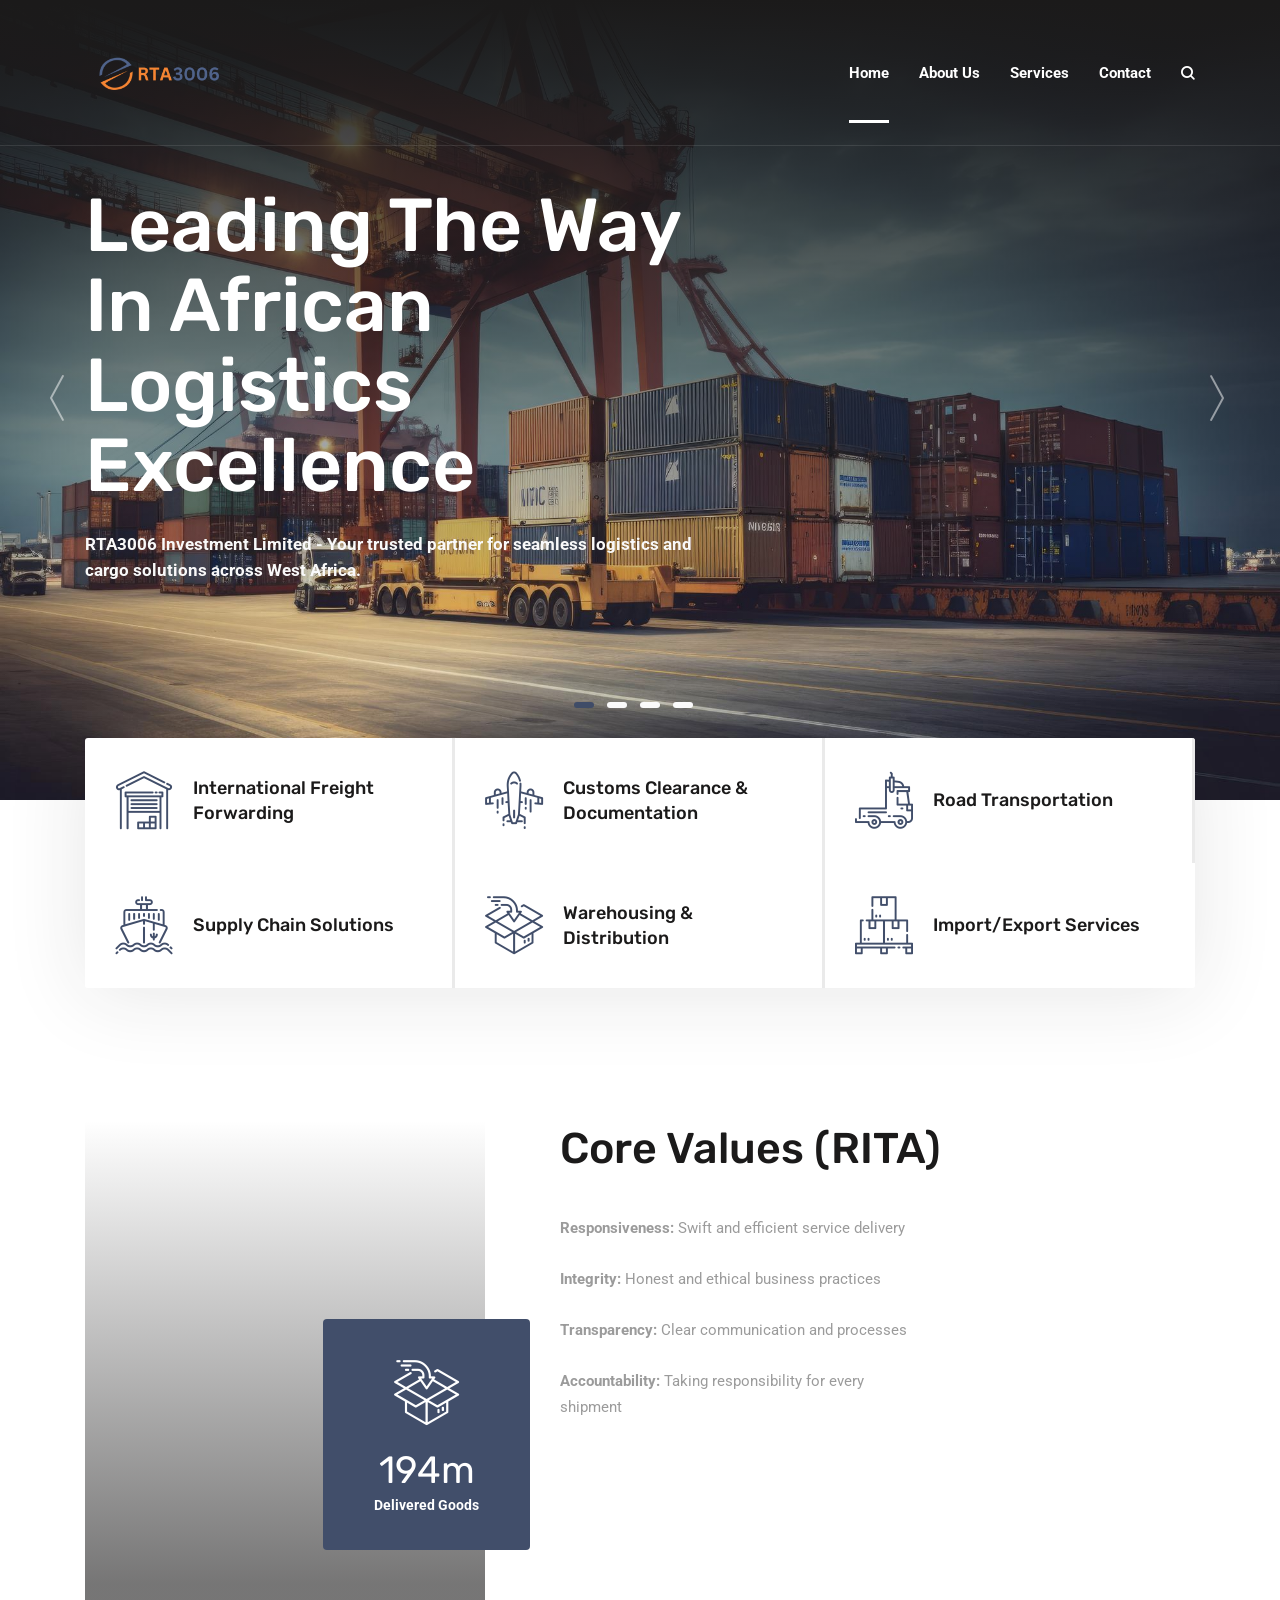
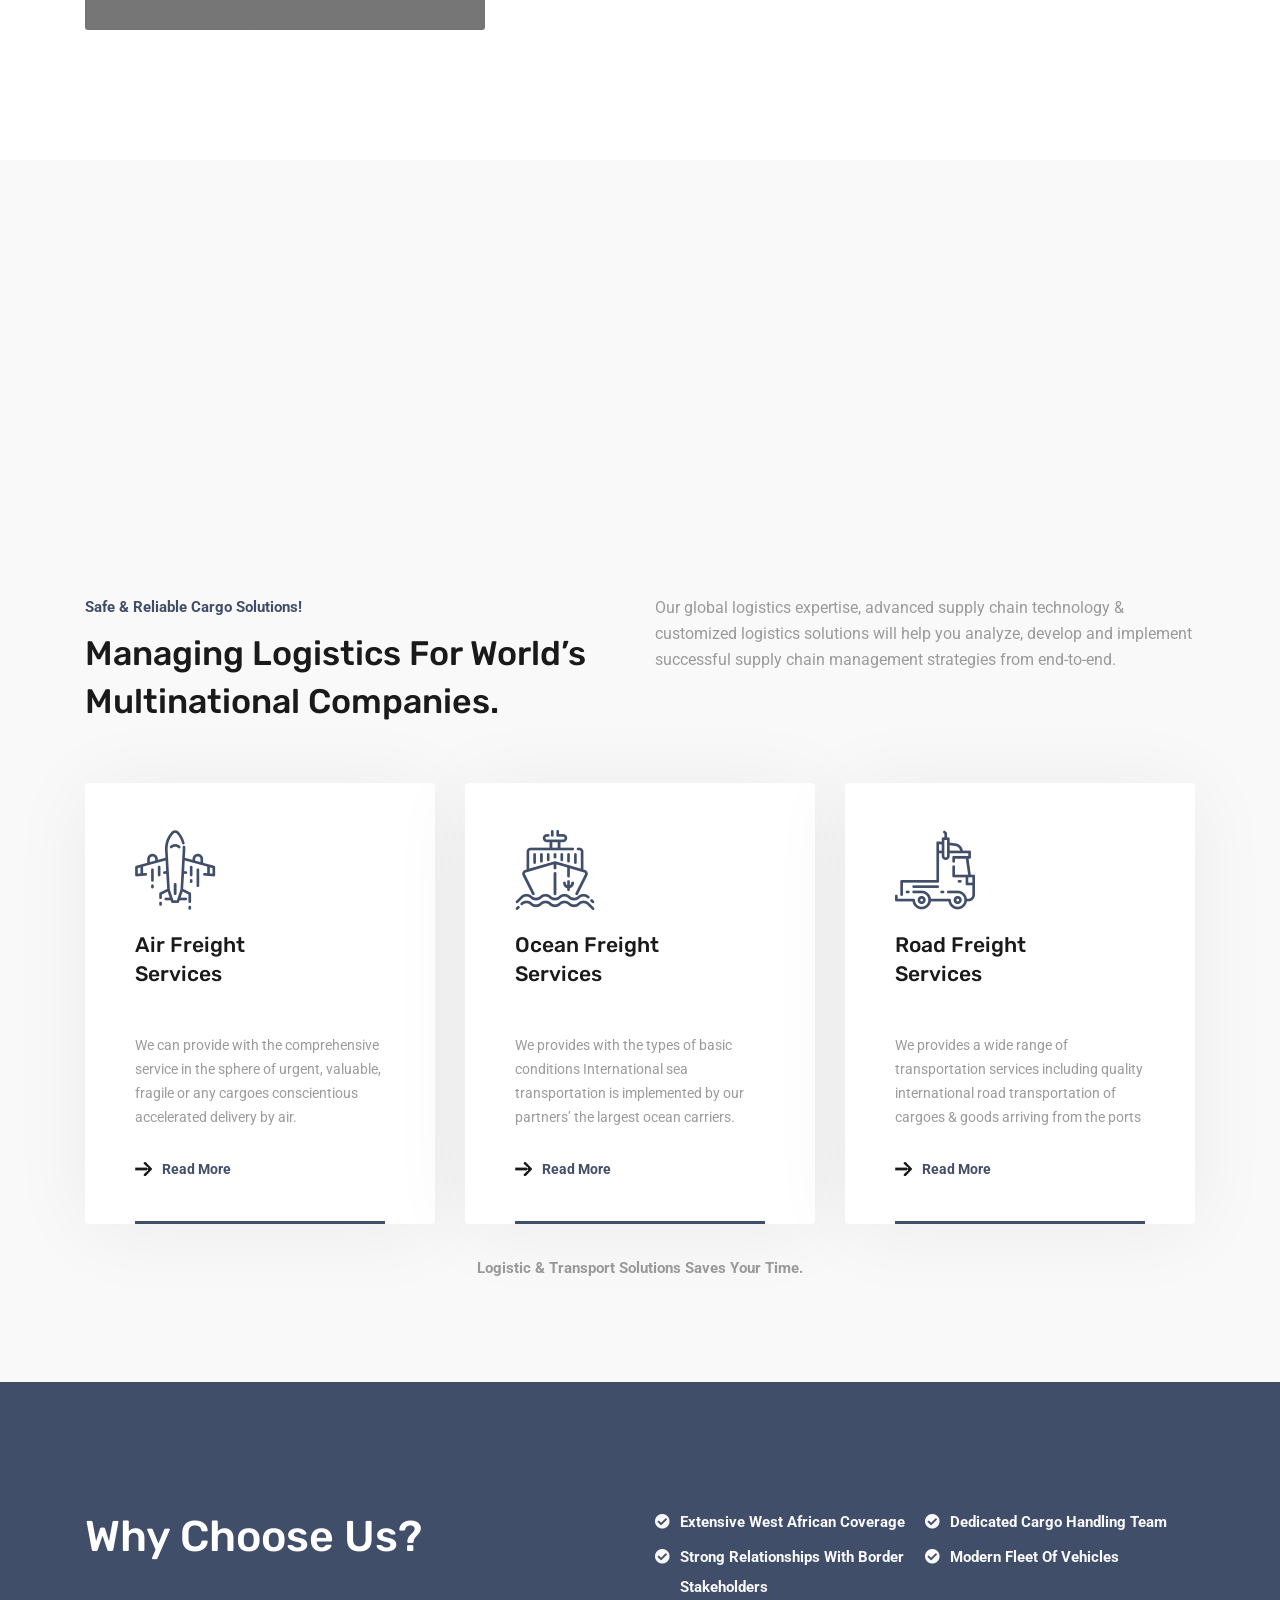
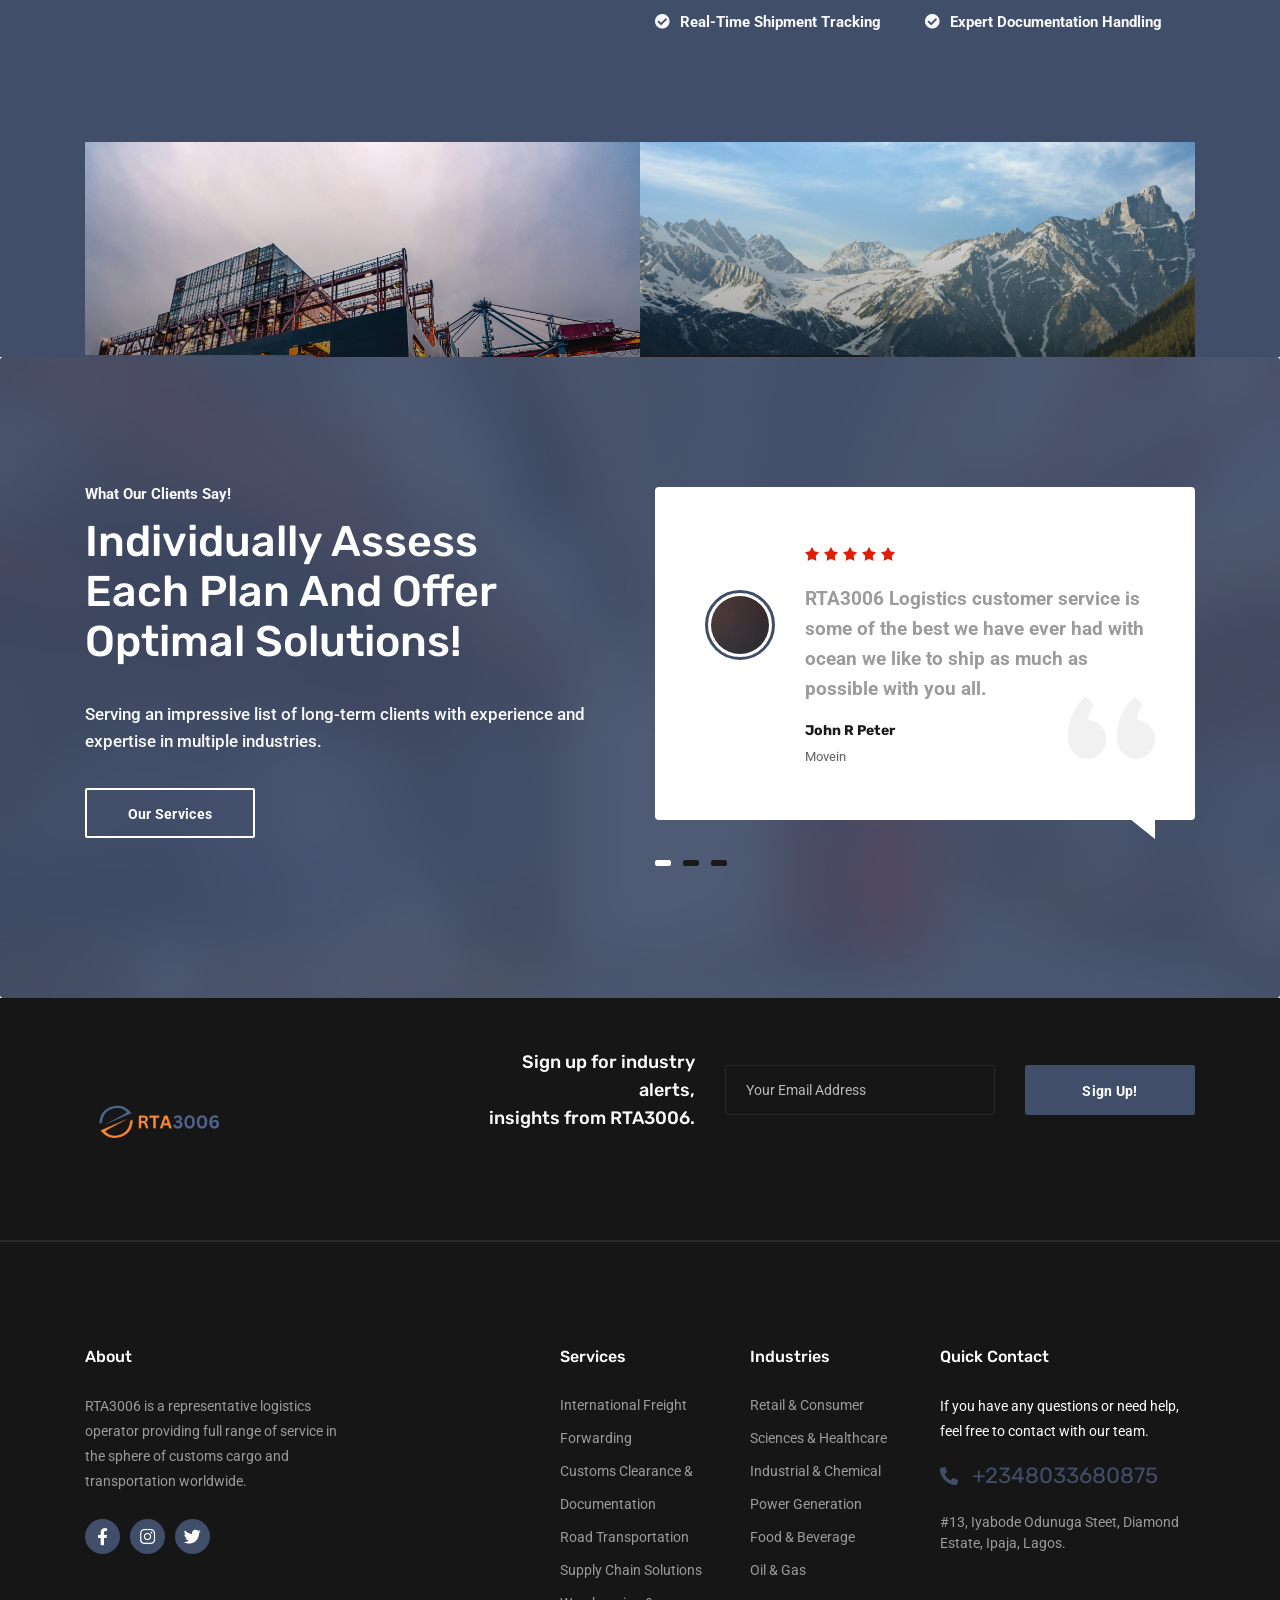
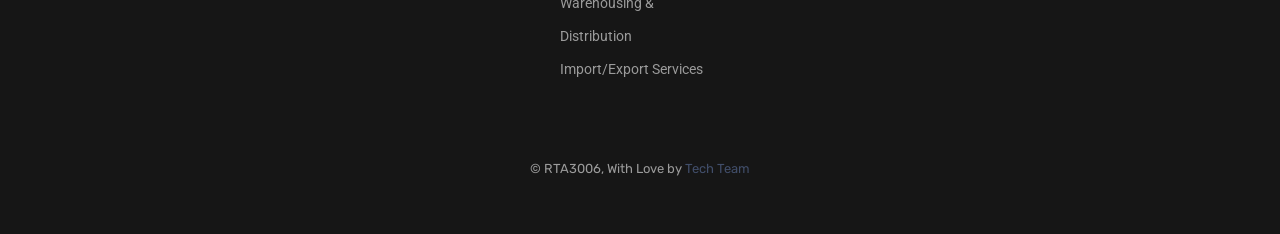
==== commit e01f7191: "pre loader removed" ====
--- a/index.html
+++ b/index.html
@@ -18,20 +18,7 @@
     <link href="assets/css/style.css" rel="stylesheet"/>
   </head>
   <body>
-    <div class="preloader">
-      <div class="loader-spinner">
-        <div>
-          <div></div>
-          <div></div>
-          <div></div>
-          <div></div>
-          <div></div>
-          <div></div>
-          <div></div>
-          <div></div>
-        </div>
-      </div>
-    </div>
+    
     <!-- Document Wrapper-->
     <div class="wrapper clearfix" id="wrapperParallax">
       <!-- Start .header-1-->
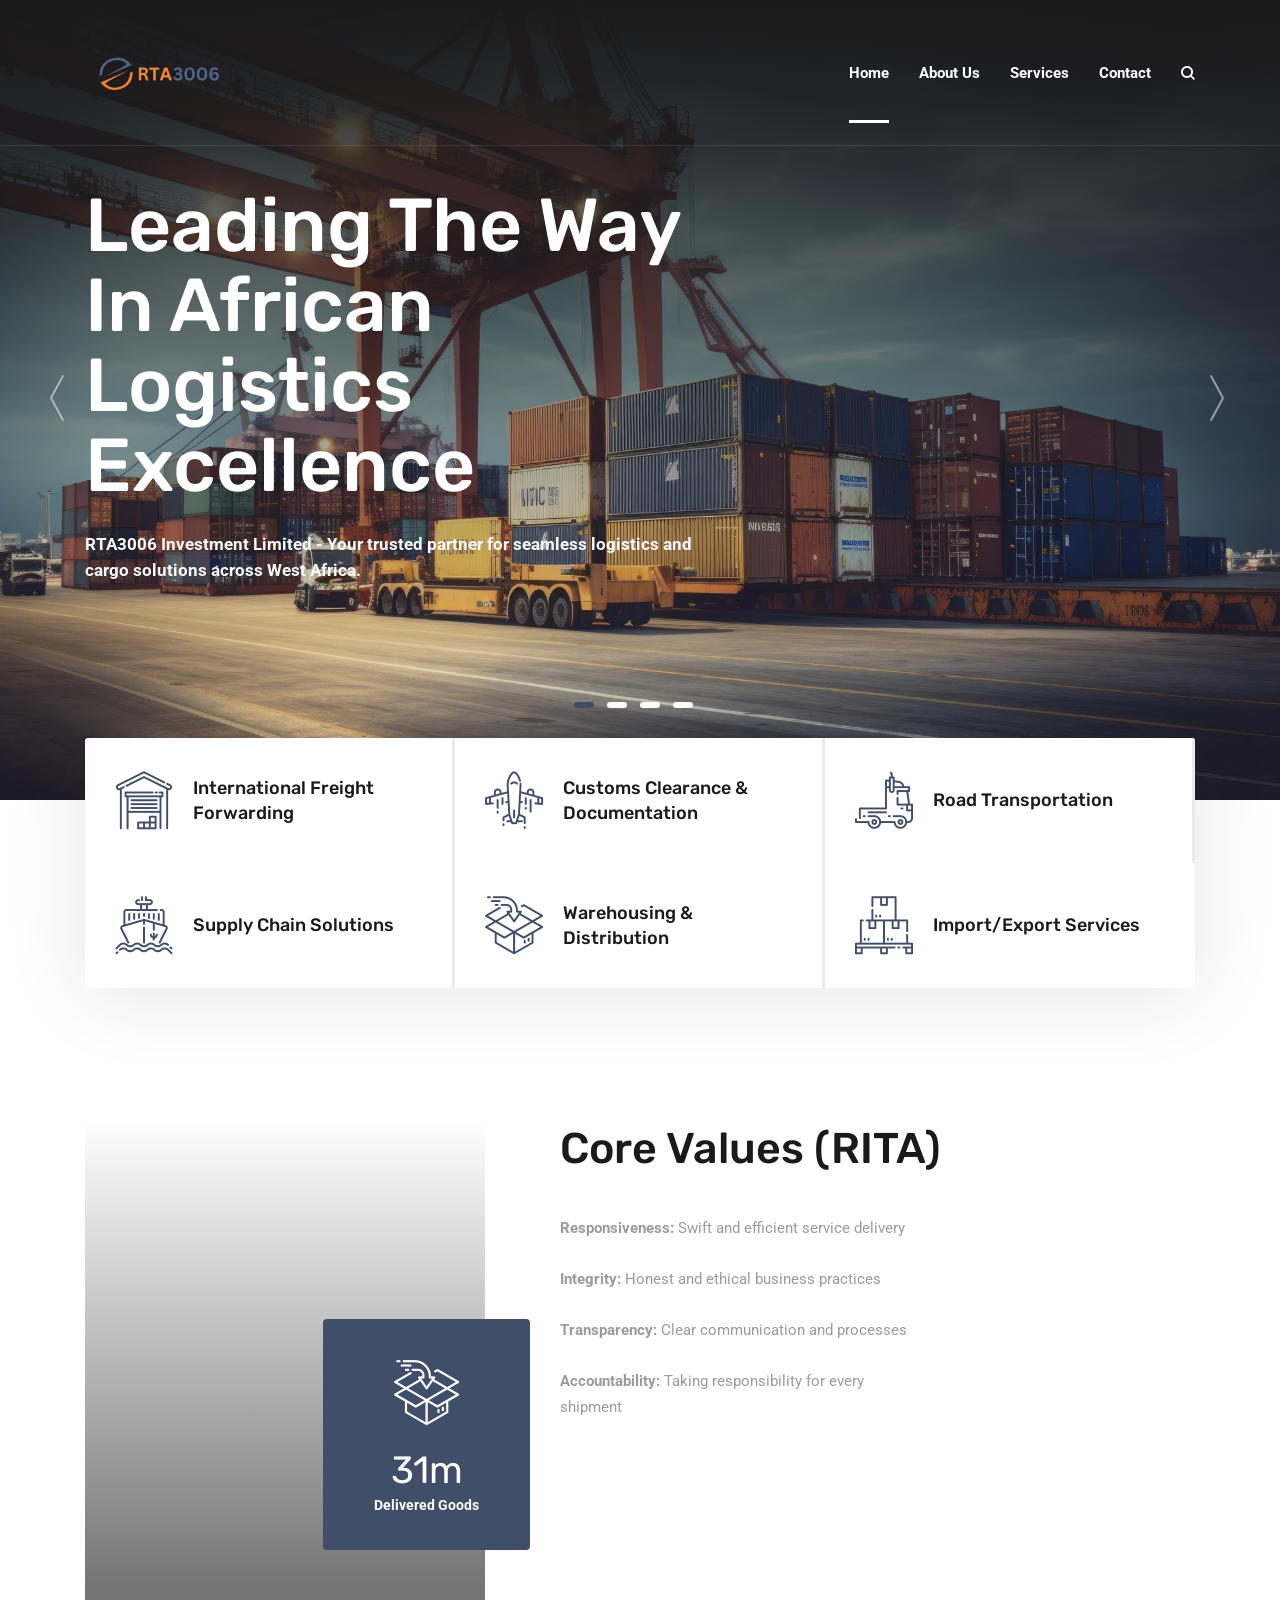
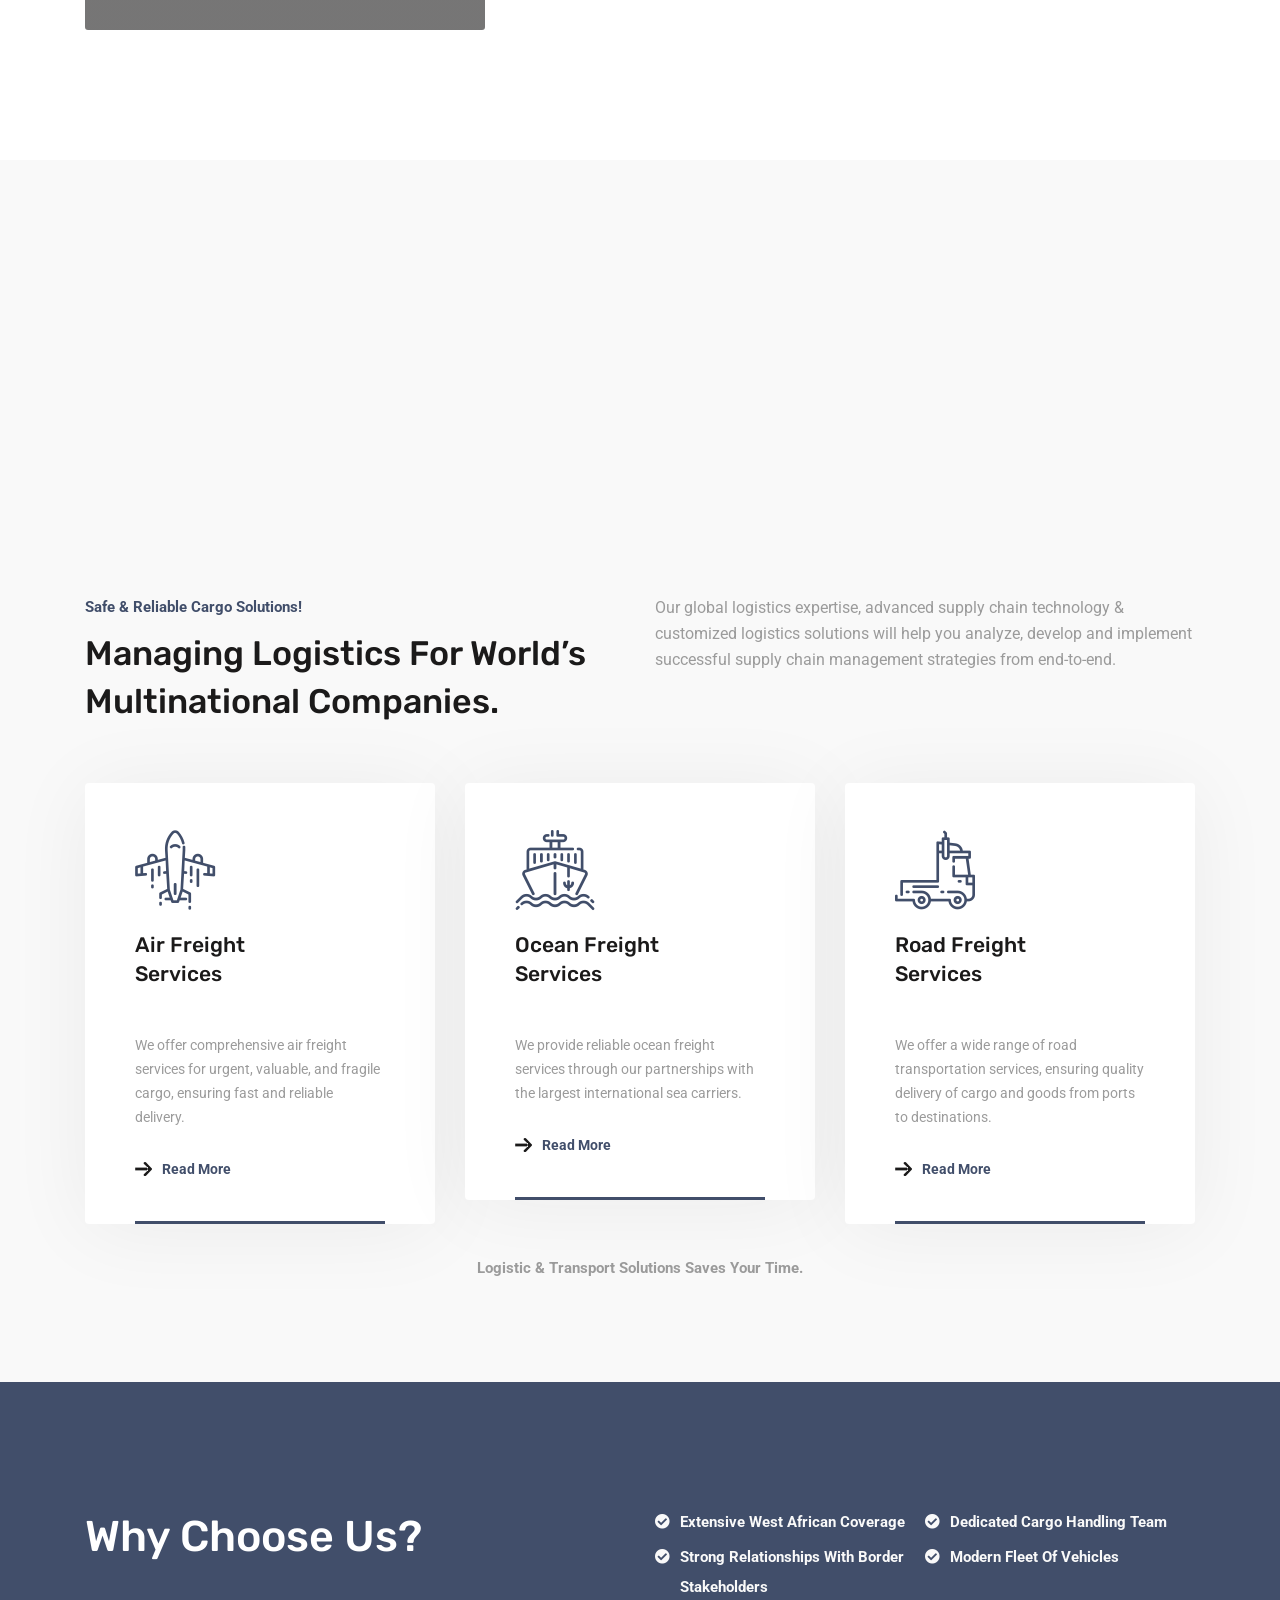
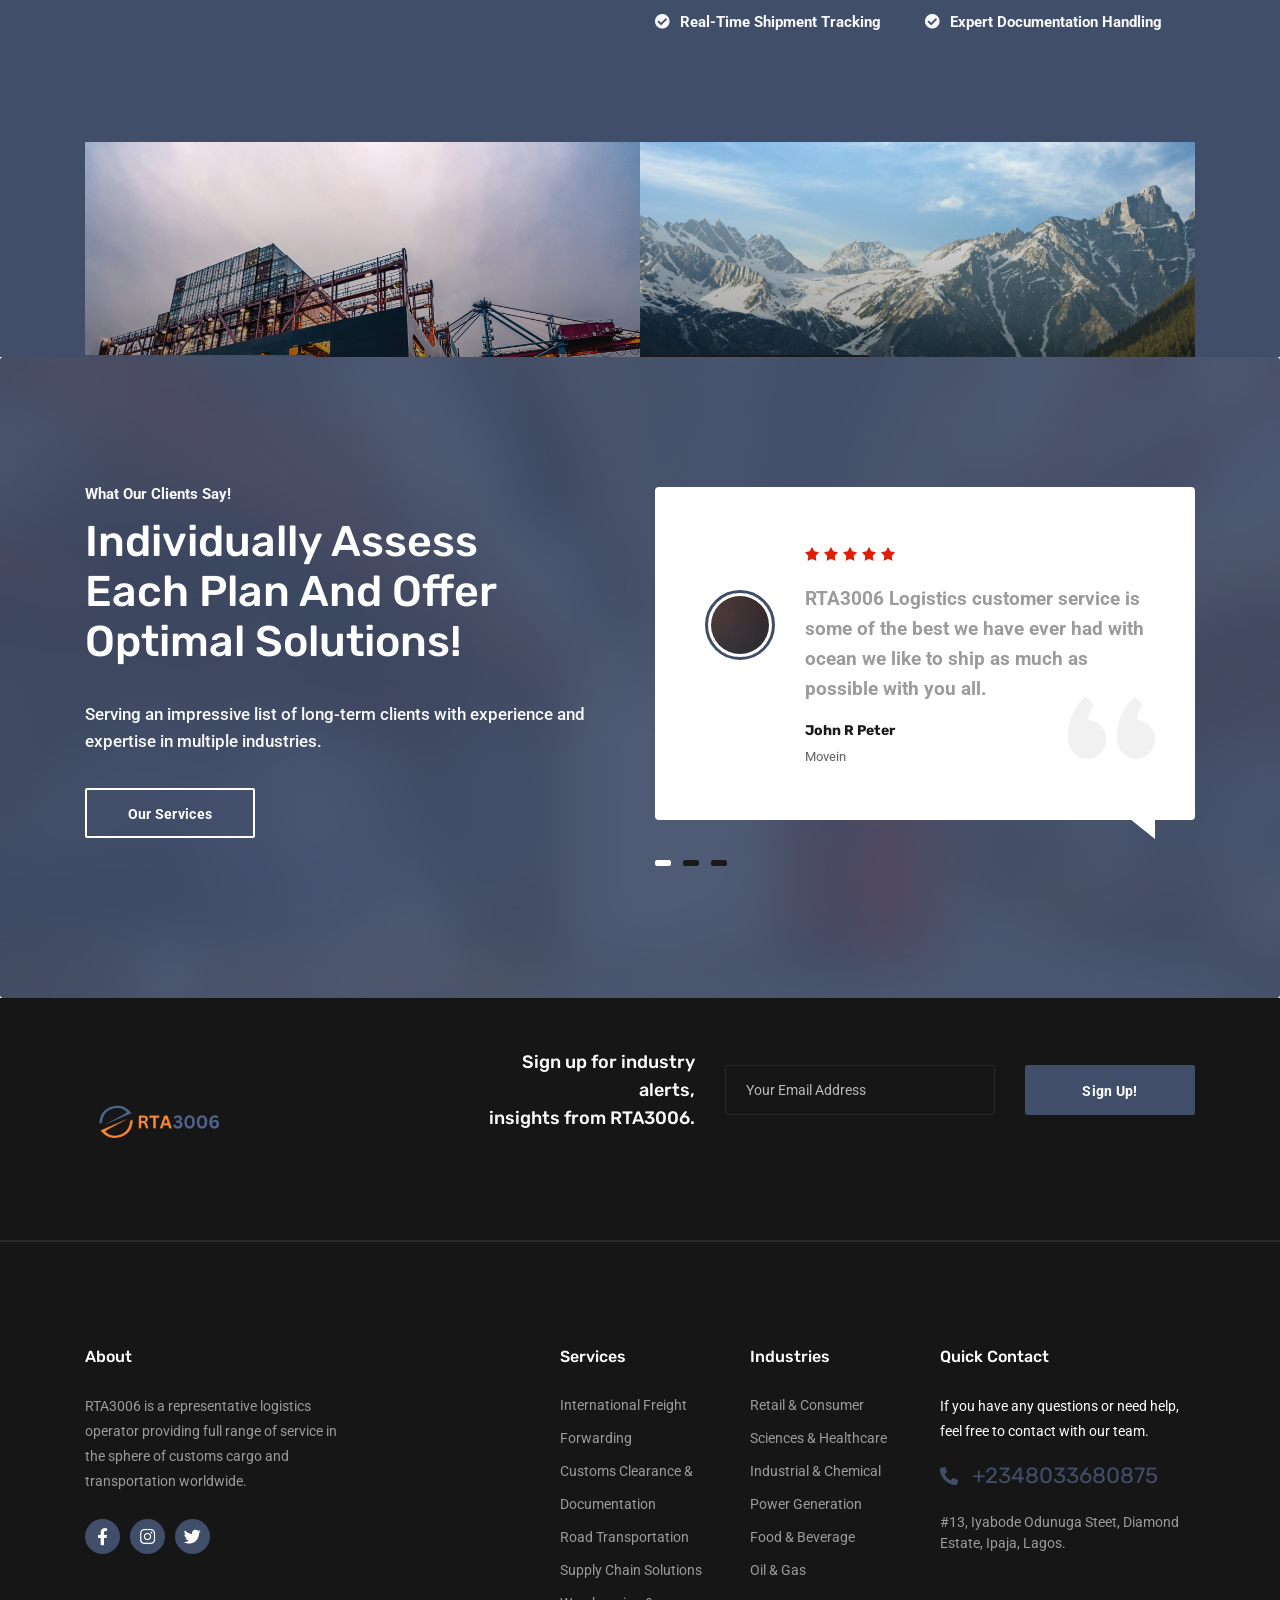
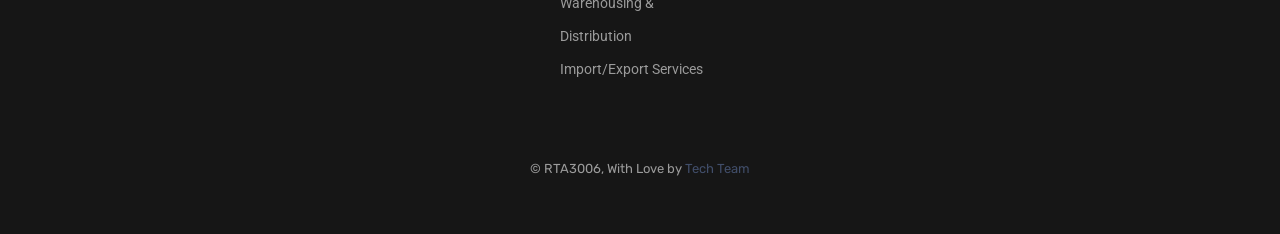
==== commit 0713d87e: "new changes" ====
--- a/index.html
+++ b/index.html
@@ -296,33 +296,33 @@
             <!-- End .col-lg-6-->
           </div>
           <!-- End .row-->
-          <div class="row">
-            <div class=" col-sm-6 col-md-6 col-lg-4">
+                   <div class="row">
+            <div class="col-sm-6 col-md-6 col-lg-4">
               <div class="feature-panel bg-white">
                 <div class="feature-icon"><i class="flaticon-035-plane"></i></div>
                 <div class="feature-content"><i class="flaticon-035-plane"></i>
-                  <h4>air freight<br/>services</h4>
-                  <p>We can provide with the comprehensive service in the sphere of urgent, valuable, fragile or any cargoes conscientious accelerated delivery by air.</p><a href="javascript:void(0)"><i class="icon-arrow-right"></i> read more</a>
+                  <h4>Air Freight<br/>Services</h4>
+                  <p>We offer comprehensive air freight services for urgent, valuable, and fragile cargo, ensuring fast and reliable delivery.</p><a href="javascript:void(0)"><i class="icon-arrow-right"></i> Read more</a>
                 </div>
               </div>
               <!-- End .feature-panel-->
             </div>
-            <div class=" col-sm-6 col-md-6 col-lg-4">
+            <div class="col-sm-6 col-md-6 col-lg-4">
               <div class="feature-panel bg-white">
                 <div class="feature-icon"><i class="flaticon-010-cargo"></i></div>
                 <div class="feature-content"><i class="flaticon-010-cargo"></i>
-                  <h4>ocean freight<br/>services</h4>
-                  <p>We provides with the types of basic conditions International sea transportation is implemented by our partners’ the largest ocean carriers.</p><a href="javascript:void(0)"><i class="icon-arrow-right"></i> read more</a>
+                  <h4>Ocean Freight<br/>Services</h4>
+                  <p>We provide reliable ocean freight services through our partnerships with the largest international sea carriers.</p><a href="javascript:void(0)"><i class="icon-arrow-right"></i> Read more</a>
                 </div>
               </div>
               <!-- End .feature-panel-->
             </div>
-            <div class=" col-sm-6 col-md-6 col-lg-4">
+            <div class="col-sm-6 col-md-6 col-lg-4">
               <div class="feature-panel bg-white">
                 <div class="feature-icon"><i class="flaticon-004-trailer-1"></i></div>
                 <div class="feature-content"><i class="flaticon-004-trailer-1"></i>
-                  <h4>road freight<br/>services</h4>
-                  <p>We provides a wide range of transportation services including quality international road transportation of cargoes &amp; goods arriving from the ports</p><a href="javascript:void(0)"><i class="icon-arrow-right"></i> read more</a>
+                  <h4>Road Freight<br/>Services</h4>
+                  <p>We offer a wide range of road transportation services, ensuring quality delivery of cargo and goods from ports to destinations.</p><a href="javascript:void(0)"><i class="icon-arrow-right"></i> Read more</a>
                 </div>
               </div>
               <!-- End .feature-panel-->
@@ -527,7 +527,7 @@
                 <div class="widget-content">
                   <p>RTA3006 is a representative logistics operator providing full range of service in the sphere of customs cargo and transportation worldwide.</p>
                   <!-- Start .module-social-->
-                  <div class="module module-social"><a class="share-facebook" href="javascript:void(0)"><i class="fab fa-facebook-f"> </i></a><a class="share-instagram" href="javascript:void(0)"><i class="fab fa-instagram"></i></a><a class="share-twitter" href="javascript:void(0)"><i class="fab fa-twitter"></i></a></div>
+                  <div class="module module-social"><a class="share-facebook" href="javascript:void(0)"><i class="fab fa-facebook-f"> </i></a><a class="share-instagram" href="https://www.instagram.com/3006ltd"><i class="fab fa-instagram"></i></a><a class="share-twitter" href="javascript:void(0)"><i class="fab fa-twitter"></i></a></div>
                   <!-- End .module-social-->
                 </div>
               </div>
